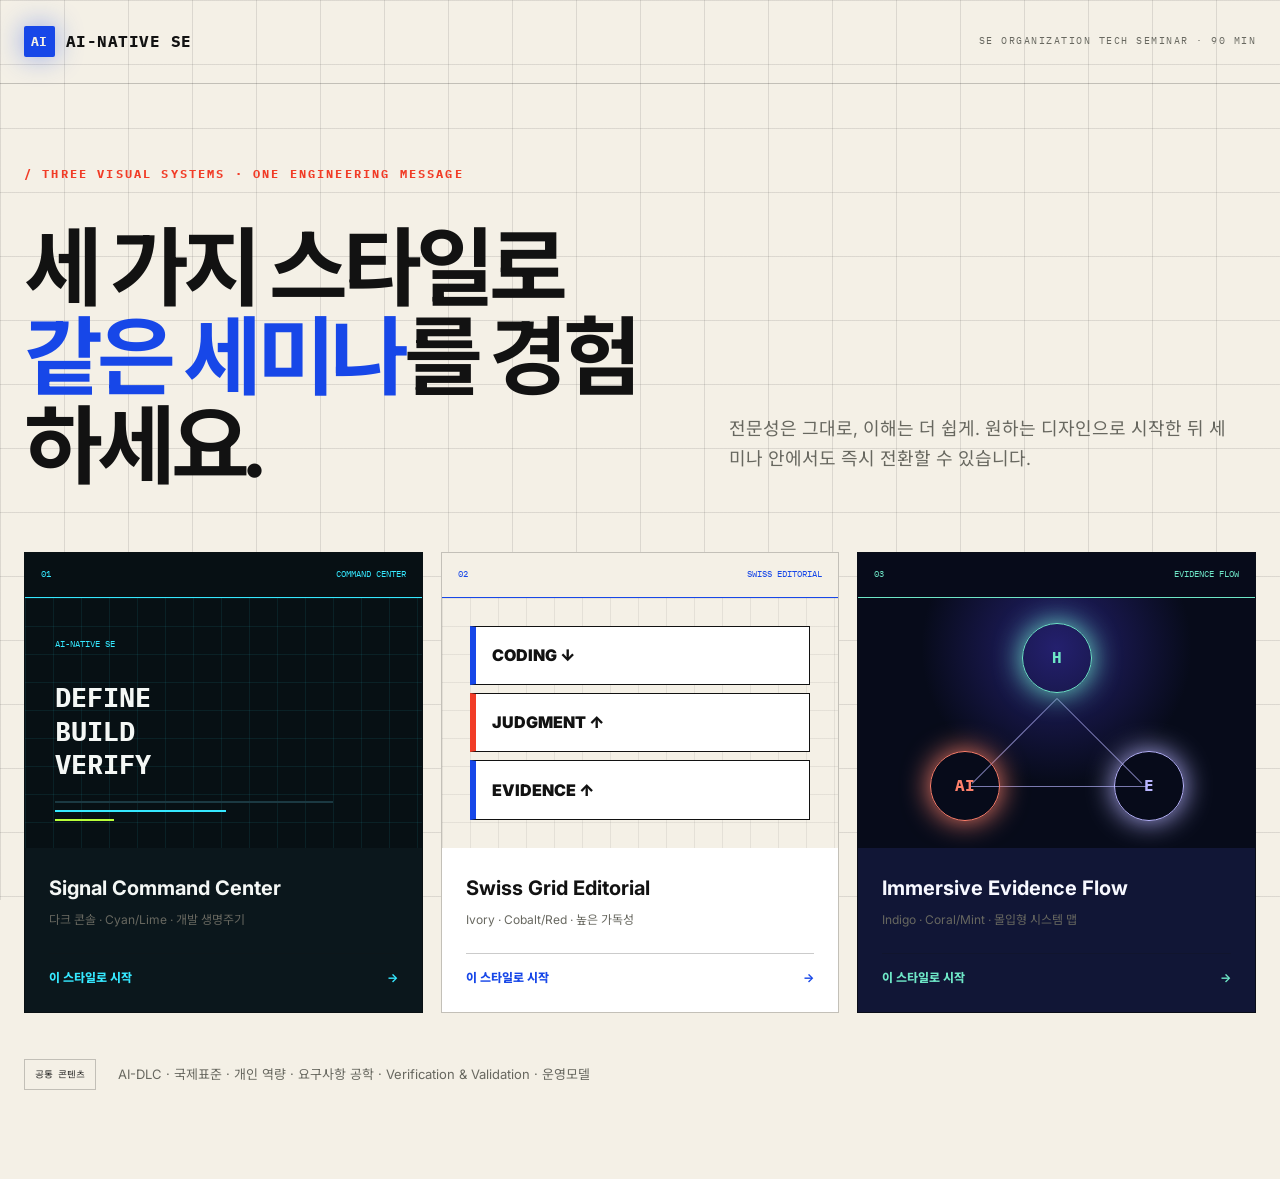
==== index.html @ a274be0c "Add files via upload" ====
<!doctype html>
<html lang="ko">
<head>
  <meta charset="utf-8" />
  <meta name="viewport" content="width=device-width, initial-scale=1" />
  <meta name="description" content="SE 조직을 위한 AI-Native Software Engineering 기술세미나" />
  <title>AI-Native SE — 디자인 선택</title>
  <link rel="stylesheet" href="styles.css" />
</head>
<body class="selector-page" data-theme="editorial">
  <div class="selector-grid" aria-hidden="true"></div>
  <header class="selector-header">
    <a class="brand" href="index.html"><span class="brand-mark">AI</span><span>AI-NATIVE SE</span></a>
    <span class="kicker">SE ORGANIZATION TECH SEMINAR · 90 MIN</span>
  </header>

  <main class="selector-main">
    <section class="selector-intro">
      <p class="eyebrow">THREE VISUAL SYSTEMS · ONE ENGINEERING MESSAGE</p>
      <h1>세 가지 스타일로<br /><em>같은 세미나</em>를 경험하세요.</h1>
      <p>전문성은 그대로, 이해는 더 쉽게. 원하는 디자인으로 시작한 뒤 세미나 안에서도 즉시 전환할 수 있습니다.</p>
    </section>

    <section class="theme-gallery" aria-label="디자인 선택">
      <a class="theme-preview preview-command" href="seminar.html?theme=command">
        <div class="preview-top"><span>01</span><span>COMMAND CENTER</span></div>
        <div class="mini-command">
          <span class="mini-label">AI-NATIVE SE</span>
          <strong>DEFINE<br />BUILD<br />VERIFY</strong>
          <i></i><i></i><i></i>
        </div>
        <div class="preview-copy">
          <h2>Signal Command Center</h2>
          <p>다크 콘솔 · Cyan/Lime · 개발 생명주기</p>
          <span>이 스타일로 시작 <b>→</b></span>
        </div>
      </a>

      <a class="theme-preview preview-editorial" href="seminar.html?theme=editorial">
        <div class="preview-top"><span>02</span><span>SWISS EDITORIAL</span></div>
        <div class="mini-editorial">
          <span>CODING ↓</span><span>JUDGMENT ↑</span><span>EVIDENCE ↑</span>
        </div>
        <div class="preview-copy">
          <h2>Swiss Grid Editorial</h2>
          <p>Ivory · Cobalt/Red · 높은 가독성</p>
          <span>이 스타일로 시작 <b>→</b></span>
        </div>
      </a>

      <a class="theme-preview preview-flow" href="seminar.html?theme=flow">
        <div class="preview-top"><span>03</span><span>EVIDENCE FLOW</span></div>
        <div class="mini-flow">
          <span class="node human">H</span><span class="node ai">AI</span><span class="node evidence">E</span>
          <i class="line line-a"></i><i class="line line-b"></i><i class="line line-c"></i>
        </div>
        <div class="preview-copy">
          <h2>Immersive Evidence Flow</h2>
          <p>Indigo · Coral/Mint · 몰입형 시스템 맵</p>
          <span>이 스타일로 시작 <b>→</b></span>
        </div>
      </a>
    </section>

    <section class="selector-footnote">
      <span>공통 콘텐츠</span>
      <p>AI-DLC · 국제표준 · 개인 역량 · 요구사항 공학 · Verification & Validation · 운영모델</p>
    </section>
  </main>
  <script src="app.js"></script>
</body>
</html>
---- styles.css ----
@import url('https://fonts.googleapis.com/css2?family=IBM+Plex+Mono:wght@500;600&family=Inter:wght@400;500;600;700;800;900&family=Noto+Sans+KR:wght@400;500;600;700;800;900&display=swap');

:root {
  --bg: #070b1a;
  --bg-soft: #11183a;
  --surface: rgba(255,255,255,.065);
  --surface-strong: rgba(255,255,255,.11);
  --line: rgba(255,255,255,.15);
  --text: #f7f8ff;
  --muted: #aab0c4;
  --accent: #ff806b;
  --accent-2: #6ee7c7;
  --accent-3: #b9b5ff;
  --shadow: 0 24px 80px rgba(0,0,0,.3);
  --radius: 22px;
  --font-sans: Inter, "Noto Sans KR", Pretendard, system-ui, sans-serif;
  --font-display: Inter, "Noto Sans KR", Pretendard, system-ui, sans-serif;
  --font-mono: "IBM Plex Mono", ui-monospace, monospace;
  --max: 1320px;
}

* { box-sizing: border-box; }
html { scroll-behavior: smooth; }
body { margin: 0; background: var(--bg); color: var(--text); font-family: var(--font-sans); line-height: 1.65; overflow-x: hidden; transition: background .45s ease, color .45s ease; }
button, input { font: inherit; }
button, a { -webkit-tap-highlight-color: transparent; }
a { color: inherit; text-decoration: none; }
button { color: inherit; }
::selection { background: var(--accent); color: var(--bg); }

[data-theme="command"] {
  --bg: #061014; --bg-soft: #0b181d; --surface: rgba(15,39,46,.72); --surface-strong: rgba(17,47,55,.94);
  --line: rgba(53,232,255,.22); --text: #f4f7f5; --muted: #95a7aa; --accent: #35e8ff; --accent-2: #b9ff39; --accent-3: #62a9b8;
  --shadow: 0 25px 80px rgba(0,0,0,.46); --radius: 4px; --font-display: "IBM Plex Mono", "Noto Sans KR", monospace;
}

[data-theme="editorial"] {
  --bg: #f4f0e6; --bg-soft: #ece7dc; --surface: rgba(255,255,255,.74); --surface-strong: #fff;
  --line: rgba(18,18,18,.22); --text: #121212; --muted: #686860; --accent: #1747e8; --accent-2: #f13c27; --accent-3: #121212;
  --shadow: 8px 9px 0 rgba(18,18,18,.12); --radius: 0px; --font-display: Inter, "Noto Sans KR", sans-serif;
}

body::before { content: ""; position: fixed; inset: 0; pointer-events: none; z-index: -1; opacity: .48; transition: opacity .4s ease; background-image: linear-gradient(rgba(255,255,255,.025) 1px, transparent 1px), linear-gradient(90deg, rgba(255,255,255,.025) 1px, transparent 1px); background-size: 64px 64px; mask-image: linear-gradient(to bottom, black, transparent 72%); }
[data-theme="editorial"]::before { background-image: linear-gradient(rgba(18,18,18,.075) 1px, transparent 1px), linear-gradient(90deg, rgba(18,18,18,.075) 1px, transparent 1px); opacity: .65; mask-image: none; }
[data-theme="command"]::before { background-size: 42px 42px; background-image: linear-gradient(rgba(53,232,255,.04) 1px, transparent 1px), linear-gradient(90deg, rgba(53,232,255,.04) 1px, transparent 1px); }

.ambient { position: fixed; width: 50vw; height: 50vw; border-radius: 50%; filter: blur(120px); pointer-events: none; z-index: -2; opacity: .16; transition: opacity .4s ease; }
.ambient-a { background: var(--accent-3); top: -25vw; right: -15vw; }
.ambient-b { background: var(--accent); bottom: -30vw; left: -20vw; }
[data-theme="editorial"] .ambient { opacity: .04; }
[data-theme="command"] .ambient { opacity: .09; }

.reading-progress { position: fixed; top: 0; left: 0; right: 0; z-index: 1000; height: 3px; background: transparent; }
.reading-progress span { display: block; width: 0; height: 100%; background: linear-gradient(90deg,var(--accent),var(--accent-2)); box-shadow: 0 0 16px var(--accent); }

.site-header { position: fixed; z-index: 900; top: 0; left: 0; right: 0; height: 78px; display: flex; align-items: center; gap: 28px; padding: 0 max(24px,calc((100vw - var(--max))/2)); border-bottom: 1px solid var(--line); background: color-mix(in srgb, var(--bg) 82%, transparent); backdrop-filter: blur(20px); transition: transform .35s ease, background .35s ease; }
.brand { display: inline-flex; align-items: center; gap: 11px; font-family: var(--font-mono); font-size: 16px; font-weight: 700; letter-spacing: .03em; white-space: nowrap; }
.brand-mark { display: grid; place-items: center; width: 31px; height: 31px; color: var(--bg); background: var(--accent); font-size: 13px; font-weight: 800; border-radius: max(2px,calc(var(--radius)/2)); box-shadow: 0 0 28px color-mix(in srgb,var(--accent) 45%,transparent); }
.desktop-nav { display: flex; align-items: center; justify-content: center; gap: clamp(16px,2vw,34px); margin-left: auto; }
.desktop-nav a { position: relative; font-size: 12px; font-weight: 700; letter-spacing: .1em; color: var(--muted); }
.desktop-nav a::after { content:""; position:absolute; height:2px; left:0; right:100%; bottom:-10px; background:var(--accent); transition:right .25s ease; }
.desktop-nav a:hover,.desktop-nav a.active { color:var(--text); }
.desktop-nav a:hover::after,.desktop-nav a.active::after { right:0; }
.header-actions { display:flex; align-items:center; gap:10px; }
.theme-switcher { display:flex; border:1px solid var(--line); padding:3px; border-radius:max(4px,var(--radius)); }
.theme-switcher button,.icon-button { border:0; background:transparent; cursor:pointer; color:var(--muted); font-family:var(--font-mono); font-size:11px; font-weight:700; min-width:31px; height:29px; }
.theme-switcher button:hover,.theme-switcher button.active { background:var(--accent); color:var(--bg); }
.icon-button { border:1px solid var(--line); border-radius:max(4px,var(--radius)); }
.icon-button:hover { border-color:var(--accent); color:var(--accent); }
.menu-button { display:none; width:42px; height:42px; border:1px solid var(--line); background:transparent; cursor:pointer; }
.menu-button span { display:block; width:20px; height:2px; margin:5px auto; background:var(--text); }
.mobile-menu { display:none; }

.scene { position:relative; max-width:var(--max); margin:0 auto; padding:130px 24px 120px; min-height:100vh; }
.chapter { border-top:1px solid var(--line); }
.section-number { position:absolute; top:36px; right:24px; color:var(--muted); font-family:var(--font-mono); font-size:11px; letter-spacing:.15em; }
.eyebrow { margin:0 0 22px; color:var(--accent-2); font-family:var(--font-mono); font-size:12px; font-weight:700; letter-spacing:.18em; text-transform:uppercase; }
.chapter-head { max-width:960px; margin-bottom:64px; }
.chapter-head h2 { margin:0; font-family:var(--font-display); font-size:clamp(42px,5.6vw,80px); line-height:1.13; letter-spacing:-.055em; font-weight:850; }
.chapter-head h2 em,.hero h1 em,.final-statement h2 em,.selector-intro h1 em { color:var(--accent); font-style:normal; }
.chapter-head > p:last-child { color:var(--muted); font-size:18px; max-width:700px; }
.reveal { opacity:0; transform:translateY(28px); transition:opacity .7s cubic-bezier(.2,.65,.25,1),transform .7s cubic-bezier(.2,.65,.25,1); }
.reveal.visible { opacity:1; transform:none; }

.hero { min-height:100svh; padding-top:150px; display:grid; grid-template-columns:1.02fr .98fr; grid-template-rows:auto auto; gap:32px 42px; align-content:center; }
.hero-copy { z-index:2; align-self:center; }
.hero h1 { margin:0; max-width:760px; font-family:var(--font-display); font-size:clamp(46px,4.8vw,68px); font-weight:850; line-height:1.16; letter-spacing:-.055em; word-break:keep-all; }
.hero-lead { max-width:700px; margin:32px 0 0; color:var(--muted); font-size:clamp(16px,1.45vw,20px); }
.hero-actions { display:flex; align-items:center; gap:22px; margin-top:42px; }
.primary-button,.secondary-button { display:inline-flex; align-items:center; justify-content:center; gap:24px; min-height:58px; padding:0 26px; border:1px solid transparent; border-radius:max(3px,calc(var(--radius)*.55)); background:linear-gradient(120deg,var(--accent),color-mix(in srgb,var(--accent) 65%,var(--accent-3))); color:#fff; box-shadow:0 12px 34px color-mix(in srgb,var(--accent) 28%,transparent); font-weight:800; cursor:pointer; transition:transform .25s ease,box-shadow .25s ease; }
[data-theme="command"] .primary-button { color:#041114; background:linear-gradient(100deg,var(--accent),var(--accent-2)); }
[data-theme="editorial"] .primary-button { background:var(--accent); color:#fff; box-shadow:8px 8px 0 var(--text); }
.primary-button:hover,.secondary-button:hover { transform:translateY(-3px); box-shadow:0 18px 45px color-mix(in srgb,var(--accent) 38%,transparent); }
.primary-button span { font-size:23px; transition:transform .2s; }
.primary-button:hover span { transform:translateX(4px); }
.text-button { border:0; border-bottom:1px solid var(--line); padding:8px 0; color:var(--muted); background:transparent; cursor:pointer; font-weight:700; }
.text-button:hover { color:var(--accent-2); border-color:var(--accent-2); }

.system-orbit { position:relative; min-height:530px; }
.orbit-rings,.orbit-rings i { position:absolute; inset:10% 5%; border:1px solid color-mix(in srgb,var(--accent-3) 26%,transparent); border-radius:50%; animation:orbitSpin 22s linear infinite; }
.orbit-rings i:nth-child(1) { inset:12%; border-style:dashed; animation-duration:17s; animation-direction:reverse; }
.orbit-rings i:nth-child(2) { inset:23%; animation-duration:12s; }
.orbit-rings i:nth-child(3) { inset:36%; border-color:color-mix(in srgb,var(--accent-2) 32%,transparent); }
.orbit-node { position:absolute; z-index:3; display:flex; align-items:center; gap:12px; }
.orbit-node span { display:grid; place-items:center; width:88px; height:88px; border:1px solid currentColor; border-radius:50%; background:color-mix(in srgb,var(--bg) 72%,transparent); backdrop-filter:blur(12px); font-family:var(--font-mono); font-size:22px; font-weight:800; box-shadow:0 0 30px currentColor,inset 0 0 25px color-mix(in srgb,currentColor 18%,transparent); }
.orbit-node strong { padding:8px 12px; border:1px solid currentColor; border-radius:max(2px,calc(var(--radius)/2)); background:color-mix(in srgb,var(--bg) 72%,transparent); font-family:var(--font-mono); font-size:10px; line-height:1.35; letter-spacing:.08em; }
.node-human { color:var(--accent-2); top:2%; left:43%; }
.node-ai { color:var(--accent); left:8%; bottom:12%; }
.node-evidence { color:var(--accent-3); right:2%; bottom:11%; }
.flow-lines { position:absolute; inset:0; width:100%; height:100%; overflow:visible; }
.flow-lines path { fill:none; stroke:color-mix(in srgb,var(--accent-3) 55%,transparent); stroke-width:2; stroke-dasharray:8 10; animation:dashFlow 4s linear infinite; filter:drop-shadow(0 0 6px var(--accent-3)); }
.hero-metrics { grid-column:1/-1; display:grid; grid-template-columns:repeat(3,1fr); border:1px solid var(--line); border-radius:max(3px,var(--radius)); overflow:hidden; background:var(--surface); backdrop-filter:blur(18px); }
.hero-metrics div { display:grid; grid-template-columns:1fr auto; gap:2px 20px; padding:22px 28px; border-right:1px solid var(--line); }
.hero-metrics div:last-child { border:0; }
.hero-metrics span { font-size:16px; font-weight:700; }
.hero-metrics strong { grid-row:span 2; color:var(--accent); font-size:30px; }
.hero-metrics div:nth-child(2) strong { color:var(--accent-2); }
.hero-metrics div:nth-child(3) strong { color:var(--accent-3); }
.hero-metrics small { color:var(--muted); }
.scroll-cue { position:absolute; left:24px; bottom:24px; display:flex; align-items:center; gap:12px; color:var(--muted); font-family:var(--font-mono); font-size:10px; letter-spacing:.16em; }
.scroll-cue span { width:28px; height:42px; border:1px solid var(--line); border-radius:20px; position:relative; }
.scroll-cue span::after { content:""; position:absolute; top:8px; left:50%; width:4px; height:4px; border-radius:50%; background:var(--accent); animation:scrollDot 1.8s ease-in-out infinite; }

@keyframes orbitSpin { to { transform:rotate(360deg); } }
@keyframes dashFlow { to { stroke-dashoffset:-36; } }
@keyframes scrollDot { 0%,100% { transform:translate(-50%,0); opacity:.2 } 50% { transform:translate(-50%,18px); opacity:1 } }

/* 01 — Shift */
.contrast-stage { display:grid; grid-template-columns:1fr 100px 1fr; align-items:stretch; }
.contrast-panel { position:relative; padding:42px; border:1px solid var(--line); background:var(--surface); min-height:340px; overflow:hidden; }
.contrast-panel::after { content:""; position:absolute; width:220px; height:220px; border-radius:50%; filter:blur(70px); opacity:.14; right:-80px; bottom:-80px; background:var(--muted); }
.contrast-panel.now { background:linear-gradient(145deg,var(--surface-strong),var(--surface)); border-color:color-mix(in srgb,var(--accent) 45%,var(--line)); }
.contrast-panel.now::after { background:var(--accent); opacity:.24; }
.panel-label,.contrast-panel > span { color:var(--accent-2); font-family:var(--font-mono); font-size:11px; letter-spacing:.16em; }
.contrast-panel h3 { margin:40px 0 12px; font-size:38px; line-height:1; }
.contrast-panel p { color:var(--muted); max-width:400px; }
.contrast-panel ul { padding:0; margin:35px 0 0; list-style:none; display:flex; flex-wrap:wrap; gap:8px; }
.contrast-panel li { padding:7px 11px; border:1px solid var(--line); font-size:12px; }
.contrast-arrow { display:grid; place-items:center; align-content:center; gap:12px; color:var(--muted); font-family:var(--font-mono); font-size:11px; }
.contrast-arrow b { color:var(--accent); font-size:34px; }
.myth-card { display:grid; grid-template-columns:1fr auto; gap:22px; align-items:center; margin-top:28px; padding:30px 34px; border:1px solid var(--line); border-left:5px solid var(--accent-2); background:var(--surface); }
.myth-card span { font-family:var(--font-mono); color:var(--accent-2); font-size:10px; }
.myth-card h3 { margin:6px 0 0; font-size:22px; }
.myth-card button { border:1px solid var(--accent); background:transparent; color:var(--accent); padding:11px 17px; cursor:pointer; font-weight:800; }
.myth-card p { grid-column:1/-1; margin:0; padding-top:22px; border-top:1px solid var(--line); color:var(--muted); font-size:17px; }
.myth-card p strong { color:var(--accent); }

/* 02 — Maturity */
.maturity-track { display:grid; grid-template-columns:repeat(5,1fr); counter-reset:stage; }
.maturity-track article { position:relative; min-height:300px; padding:28px 22px; border:1px solid var(--line); border-right:0; background:var(--surface); transition:transform .3s,background .3s; }
.maturity-track article:last-child { border-right:1px solid var(--line); }
.maturity-track article:hover { z-index:2; transform:translateY(-10px); background:var(--surface-strong); }
.maturity-track article::after { content:""; position:absolute; left:0; right:100%; bottom:0; height:5px; background:linear-gradient(90deg,var(--accent),var(--accent-2)); transition:right .4s; }
.maturity-track article:hover::after { right:0; }
.maturity-track span { color:var(--accent); font-family:var(--font-mono); font-size:12px; }
.maturity-track h3 { margin:85px 0 12px; font-size:21px; line-height:1.2; }
.maturity-track p { margin:0 0 8px; font-weight:800; }
.maturity-track small { color:var(--muted); }
.stage-takeaway { margin:30px 0 0; padding:24px; text-align:center; color:var(--muted); border:1px dashed var(--line); }
.stage-takeaway b { color:var(--accent-2); }

/* 03 — Framework */
.framework-stack { width:min(920px,100%); margin:0 auto; display:flex; flex-direction:column; align-items:center; }
.framework-stack button { display:grid; grid-template-columns:50px 1fr auto; gap:18px; align-items:center; width:calc(100% - var(--step,0px)); min-height:66px; padding:0 22px; border:1px solid var(--line); border-bottom:0; background:var(--surface); text-align:left; cursor:pointer; transition:transform .25s,background .25s,border-color .25s; }
.framework-stack button:first-child { --step:230px; }
.framework-stack button:nth-child(2) { --step:180px; }
.framework-stack button:nth-child(3) { --step:130px; }
.framework-stack button:nth-child(4) { --step:80px; }
.framework-stack button:nth-child(5) { --step:30px; }
.framework-stack button:last-child { border-bottom:1px solid var(--line); background:linear-gradient(90deg,color-mix(in srgb,var(--accent) 20%,var(--surface)),color-mix(in srgb,var(--accent-2) 12%,var(--surface))); }
.framework-stack button:hover,.framework-stack button.active { transform:scale(1.025); z-index:2; border-color:var(--accent); background:var(--surface-strong); }
.framework-stack span { color:var(--accent); font-family:var(--font-mono); font-size:11px; }
.framework-stack b { font-size:14px; letter-spacing:.08em; }
.framework-stack small { color:var(--muted); text-align:right; }
.layer-detail { max-width:920px; margin:28px auto 0; padding:28px 32px; border:1px solid var(--line); border-left:5px solid var(--accent); background:var(--surface); }
.layer-detail span,.capability-detail span,.readiness-copy span,.trace-title span,.case-content > span { color:var(--accent); font-family:var(--font-mono); font-size:10px; letter-spacing:.14em; }
.layer-detail h3,.capability-detail h3 { margin:7px 0 6px; font-size:24px; }
.layer-detail p,.capability-detail p { margin:0; color:var(--muted); }
.two-paths { display:grid; grid-template-columns:1fr 1fr; gap:22px; margin-top:70px; }
.two-paths article { padding:34px; border:1px solid var(--line); background:var(--surface); }
.two-paths span { color:var(--accent-2); font-family:var(--font-mono); font-size:10px; }
.two-paths h3 { margin:12px 0 6px; font-size:24px; }
.two-paths p { color:var(--muted); }
.two-paths b { display:block; margin-top:25px; padding-top:20px; border-top:1px solid var(--line); color:var(--accent); font-family:var(--font-mono); font-size:12px; }

/* 04 — Capability */
.capability-radar { position:relative; width:min(760px,90vw); height:650px; margin:0 auto; border:1px solid var(--line); border-radius:50%; background:radial-gradient(circle at center,color-mix(in srgb,var(--accent-3) 14%,transparent),transparent 60%); }
.capability-radar::before,.capability-radar::after { content:""; position:absolute; inset:17%; border:1px dashed var(--line); border-radius:50%; }
.capability-radar::after { inset:34%; }
.cap-center { position:absolute; inset:50% auto auto 50%; transform:translate(-50%,-50%); display:grid; place-items:center; width:180px; height:180px; border:1px solid var(--accent-2); border-radius:50%; background:color-mix(in srgb,var(--bg) 82%,transparent); box-shadow:0 0 70px color-mix(in srgb,var(--accent-2) 18%,transparent); text-align:center; z-index:2; }
.cap-center span { color:var(--accent-2); font-family:var(--font-mono); font-size:10px; }
.cap-center strong { font-size:20px; line-height:1.2; }
.capability-radar button { position:absolute; z-index:3; min-width:125px; padding:14px; border:1px solid var(--line); border-radius:max(3px,calc(var(--radius)/2)); background:color-mix(in srgb,var(--bg) 78%,transparent); color:var(--text); backdrop-filter:blur(14px); cursor:pointer; font-weight:800; box-shadow:0 10px 30px rgba(0,0,0,.14); transition:transform .25s,border-color .25s; }
.capability-radar button:hover,.capability-radar button.active { transform:scale(1.08); border-color:var(--accent); color:var(--accent); }
.capability-radar button small { display:block; margin-top:3px; color:var(--muted); font-family:var(--font-mono); font-size:9px; }
.capability-radar button:nth-of-type(1) { top:5%; left:50%; transform:translateX(-50%); }
.capability-radar button:nth-of-type(1):hover { transform:translateX(-50%) scale(1.08); }
.capability-radar button:nth-of-type(2) { top:23%; right:2%; }
.capability-radar button:nth-of-type(3) { bottom:18%; right:5%; }
.capability-radar button:nth-of-type(4) { bottom:5%; left:50%; transform:translateX(-50%); }
.capability-radar button:nth-of-type(4):hover { transform:translateX(-50%) scale(1.08); }
.capability-radar button:nth-of-type(5) { bottom:18%; left:5%; }
.capability-radar button:nth-of-type(6) { top:23%; left:2%; }
.capability-detail { max-width:860px; margin:-30px auto 0; position:relative; z-index:4; padding:28px 34px; border:1px solid var(--line); border-top:4px solid var(--accent); background:color-mix(in srgb,var(--bg) 90%,transparent); backdrop-filter:blur(20px); text-align:center; }
.role-boundary { display:grid; grid-template-columns:repeat(3,1fr); gap:16px; margin-top:56px; }
.role-boundary div { padding:26px; border-top:3px solid var(--accent-2); background:var(--surface); }
.role-boundary div:nth-child(2) { border-color:var(--accent); }
.role-boundary div:nth-child(3) { border-color:var(--accent-3); }
.role-boundary b { font-size:18px; }
.role-boundary p { color:var(--muted); margin:8px 0 0; }

/* 05 — Requirements */
.prompt-lab { display:grid; grid-template-columns:1fr 76px 1fr; gap:18px; align-items:center; }
.prompt-window { min-height:370px; border:1px solid var(--line); background:var(--surface); box-shadow:var(--shadow); }
.window-bar { display:flex; align-items:center; gap:7px; height:42px; padding:0 15px; border-bottom:1px solid var(--line); }
.window-bar span { width:8px; height:8px; border-radius:50%; background:var(--muted); }
.window-bar span:nth-child(2) { background:var(--accent-2); }
.window-bar span:nth-child(3) { background:var(--accent); }
.window-bar b { margin-left:auto; color:var(--muted); font-family:var(--font-mono); font-size:9px; letter-spacing:.11em; }
.prompt-window blockquote { margin:0; padding:60px 40px 42px; font-size:clamp(24px,2.5vw,35px); font-weight:800; line-height:1.5; }
.prompt-gaps { display:flex; flex-wrap:wrap; gap:7px; padding:0 36px; }
.prompt-gaps span { padding:7px 10px; border:1px solid color-mix(in srgb,var(--accent) 55%,var(--line)); color:var(--accent); font-size:11px; }
.prompt-window.good { opacity:.32; filter:blur(2px); transform:scale(.96); transition:opacity .6s,filter .6s,transform .6s,border-color .6s; }
.prompt-lab.transformed .prompt-window.good { opacity:1; filter:none; transform:none; border-color:color-mix(in srgb,var(--accent-2) 55%,var(--line)); }
.prompt-window.good ul { list-style:none; margin:0; padding:26px 28px 12px; }
.prompt-window.good li { display:grid; grid-template-columns:60px 1fr; gap:12px; padding:7px 0; border-bottom:1px solid var(--line); font-size:13px; }
.prompt-window.good li b { color:var(--accent-2); }
.prompt-window.good > small { display:block; padding:0 28px; color:var(--muted); font-size:10px; }
.transform-button { width:72px; height:72px; border:1px solid var(--accent); border-radius:50%; background:var(--bg); color:var(--accent); cursor:pointer; z-index:2; }
.transform-button span { display:none; }
.transform-button b { font-size:25px; }
.transform-button:hover { background:var(--accent); color:var(--bg); }
.requirement-form { display:grid; grid-template-columns:1fr 1fr; gap:15px 24px; margin-top:80px; padding:40px; border:1px solid var(--line); background:var(--surface); }
.form-head { grid-column:1/-1; margin-bottom:10px; }
.form-head span { color:var(--accent); font-family:var(--font-mono); font-size:10px; letter-spacing:.15em; }
.form-head h3 { margin:4px 0; font-size:30px; }
.requirement-form label { display:flex; flex-direction:column; gap:6px; color:var(--accent-2); font-family:var(--font-mono); font-size:11px; }
.requirement-form label:nth-of-type(3) { grid-column:1/-1; }
.requirement-form input { width:100%; min-height:48px; border:1px solid var(--line); background:var(--bg); color:var(--text); padding:0 14px; outline:none; font-family:var(--font-sans); }
.requirement-form input:focus { border-color:var(--accent); box-shadow:0 0 0 3px color-mix(in srgb,var(--accent) 18%,transparent); }
.requirement-output { grid-column:1/-1; padding:22px; border-left:4px solid var(--accent); background:var(--bg-soft); font-weight:700; }
.secondary-button { justify-self:start; min-height:44px; box-shadow:none; background:transparent; border-color:var(--accent); color:var(--accent); }
.quality-checks { margin-top:30px; padding:34px; border:1px solid var(--line); }
.quality-checks h3 { margin:0 0 22px; font-size:22px; }
.quality-checks > div { display:flex; flex-wrap:wrap; gap:9px; }
.quality-checks span { padding:9px 13px; background:var(--surface); border:1px solid var(--line); font-size:12px; font-weight:700; }
.quality-checks p { margin:24px 0 0; color:var(--muted); }

/* 06 — V&V */
.vv-stage { display:grid; grid-template-columns:1fr 120px 1fr; align-items:center; }
.vv-card { min-height:250px; padding:34px; border:1px solid var(--line); background:var(--surface); text-align:left; cursor:pointer; transition:background .25s,border-color .25s,transform .25s; }
.vv-card:hover,.vv-card.active { border-color:var(--accent); background:var(--surface-strong); transform:translateY(-5px); }
.vv-card span { color:var(--accent); font-family:var(--font-mono); }
.vv-card h3 { margin:42px 0 8px; font-size:34px; }
.vv-card p { color:var(--muted); font-size:17px; }
.vv-card p b { color:var(--accent-2); }
.vv-bridge { color:var(--muted); text-align:center; font-family:var(--font-mono); font-size:10px; line-height:1.4; }
.vv-bridge b { color:var(--accent); font-size:28px; }
.vv-explanation { max-width:740px; margin:20px auto 70px; padding:22px 26px; border:1px dashed var(--line); text-align:center; }
.vv-explanation b { color:var(--accent-2); }
.vv-explanation p { margin:6px 0 0; color:var(--muted); }
.evidence-pipeline { display:grid; grid-template-columns:repeat(7,1fr); }
.evidence-pipeline article { position:relative; min-height:170px; padding:20px 14px; border:1px solid var(--line); border-right:0; background:var(--surface); }
.evidence-pipeline article:last-child { border-right:1px solid var(--line); }
.evidence-pipeline article::after { content:"→"; position:absolute; z-index:2; top:50%; right:-10px; color:var(--accent); transform:translateY(-50%); }
.evidence-pipeline article:last-child::after { display:none; }
.evidence-pipeline span { color:var(--accent); font-family:var(--font-mono); font-size:10px; }
.evidence-pipeline h4 { margin:40px 0 5px; font-size:13px; letter-spacing:.04em; }
.evidence-pipeline p { color:var(--muted); margin:0; font-size:11px; }
.test-split { display:grid; grid-template-columns:1fr 1fr; gap:20px; margin-top:60px; }
.test-split article { padding:34px; border:1px solid var(--line); background:var(--surface); }
.test-split span { color:var(--accent); font-family:var(--font-mono); font-size:10px; }
.test-split h3 { margin:15px 0 3px; font-size:30px; }
.test-split p { color:var(--accent-2); font-weight:800; }
.test-split ul { margin:26px 0 0; padding:20px 0 0 20px; border-top:1px solid var(--line); color:var(--muted); }
.traceability { margin-top:26px; padding:34px; border:1px solid var(--line); background:linear-gradient(120deg,var(--surface),color-mix(in srgb,var(--accent-3) 10%,var(--surface))); }
.trace-title { display:flex; align-items:end; justify-content:space-between; gap:20px; }
.trace-title h3 { margin:0; font-size:22px; }
.trace-flow { display:flex; align-items:center; justify-content:space-between; margin-top:34px; }
.trace-flow span { flex:1; padding:14px 10px; border:1px solid var(--line); text-align:center; font-family:var(--font-mono); font-size:9px; color:var(--muted); }
.trace-flow b { color:var(--text); font-size:13px; }
.trace-flow i { padding:0 10px; color:var(--accent); font-style:normal; }

/* 07 — Case */
.case-console { display:grid; grid-template-columns:230px 1fr; min-height:500px; border:1px solid var(--line); background:var(--surface); box-shadow:var(--shadow); }
.case-tabs { display:flex; flex-direction:column; border-right:1px solid var(--line); }
.case-tabs button { flex:1; border:0; border-bottom:1px solid var(--line); background:transparent; color:var(--muted); text-align:left; padding:0 24px; cursor:pointer; font-family:var(--font-mono); font-size:11px; }
.case-tabs button:last-child { border:0; }
.case-tabs button:hover,.case-tabs button.active { color:var(--text); background:color-mix(in srgb,var(--accent) 16%,transparent); box-shadow:inset 4px 0 var(--accent); }
.case-content { align-self:center; padding:60px; }
.case-content h3 { margin:15px 0; max-width:750px; font-size:clamp(30px,4vw,54px); line-height:1.3; letter-spacing:-.035em; }
.case-content p { max-width:760px; color:var(--muted); font-size:17px; }
.case-tags { display:flex; flex-wrap:wrap; gap:9px; margin-top:32px; }
.case-tags b { padding:8px 12px; border:1px solid var(--line); color:var(--accent-2); font-size:11px; }
.failure-scenarios { margin-top:30px; padding:30px; border:1px solid var(--line); }
.failure-scenarios h3 { margin:0 0 20px; }
.failure-scenarios div { display:flex; flex-wrap:wrap; gap:9px; }
.failure-scenarios button { padding:9px 13px; border:1px solid var(--line); background:var(--surface); color:var(--muted); cursor:pointer; }
.failure-scenarios button:hover,.failure-scenarios button.active { border-color:var(--accent); color:var(--accent); }

/* 08 — Operating model */
.operating-loop { display:grid; grid-template-columns:repeat(5,1fr); }
.operating-loop article { position:relative; min-height:275px; padding:26px 20px; border:1px solid var(--line); border-right:0; background:var(--surface); }
.operating-loop article:last-child { border-right:1px solid var(--line); }
.operating-loop article::before { content:""; position:absolute; top:52px; left:56px; right:-1px; height:1px; background:linear-gradient(90deg,var(--accent),var(--accent-2)); }
.operating-loop article:last-child::before { display:none; }
.operating-loop span { position:relative; z-index:2; display:grid; place-items:center; width:52px; height:52px; border:1px solid var(--accent); border-radius:50%; background:var(--bg); color:var(--accent); font-family:var(--font-mono); font-size:11px; }
.operating-loop h3 { margin:45px 0 8px; font-size:20px; }
.operating-loop p { color:var(--muted); min-height:52px; font-size:13px; }
.operating-loop b { display:inline-block; margin-top:18px; color:var(--accent-2); font-family:var(--font-mono); font-size:9px; letter-spacing:.08em; }
.readiness-lab { display:grid; grid-template-columns:.72fr 1.28fr; gap:40px; margin-top:80px; padding:44px; border:1px solid var(--line); background:var(--surface); }
.readiness-copy h3 { margin:14px 0; font-size:32px; line-height:1.25; }
.readiness-copy p { color:var(--muted); }
.checklist { display:flex; flex-direction:column; gap:9px; }
.checklist label { display:flex; align-items:flex-start; gap:12px; padding:13px 15px; border:1px solid var(--line); background:var(--bg); cursor:pointer; font-size:13px; }
.checklist label:hover { border-color:var(--accent-2); }
.checklist input { width:18px; height:18px; accent-color:var(--accent); }
.readiness-score { grid-column:1/-1; display:grid; grid-template-columns:auto auto 1fr; align-items:end; gap:5px 10px; padding-top:24px; border-top:1px solid var(--line); }
.readiness-score > span { color:var(--accent); font-size:52px; font-weight:900; line-height:.8; }
.readiness-score > small { color:var(--muted); }
.readiness-score > strong { text-align:right; }
.readiness-score > div { grid-column:1/-1; height:8px; background:var(--bg); overflow:hidden; }
.readiness-score i { display:block; height:100%; width:0; background:linear-gradient(90deg,var(--accent),var(--accent-2)); transition:width .4s ease; }

/* 09 — Roadmap */
.roadmap { display:grid; grid-template-columns:repeat(3,1fr); gap:22px; }
.roadmap article { min-height:380px; padding:34px; border:1px solid var(--line); background:var(--surface); transition:transform .3s; }
.roadmap article:hover { transform:translateY(-8px); }
.roadmap span { color:var(--accent); font-family:var(--font-mono); font-size:11px; }
.roadmap h3 { margin:70px 0 24px; font-size:28px; }
.roadmap ul { padding:22px 0 0 18px; border-top:1px solid var(--line); color:var(--muted); }
.roadmap li { margin:8px 0; }
.final-statement { margin-top:110px; padding:90px 50px; border:1px solid var(--line); background:radial-gradient(circle at 80% 20%,color-mix(in srgb,var(--accent-3) 22%,transparent),transparent 45%),var(--surface); text-align:center; }
.final-statement > p { color:var(--accent-2); font-family:var(--font-mono); font-size:11px; letter-spacing:.15em; }
.final-statement h2 { max-width:1000px; margin:28px auto 45px; font-size:clamp(38px,5vw,68px); line-height:1.28; letter-spacing:-.04em; }

/* Sources */
.sources { min-height:auto; }
.source-grid { display:grid; grid-template-columns:repeat(4,1fr); gap:15px; }
.source-grid a { min-height:190px; padding:24px; border:1px solid var(--line); background:var(--surface); transition:transform .25s,border-color .25s; }
.source-grid a:hover { transform:translateY(-5px); border-color:var(--accent); }
.source-grid span { color:var(--accent); font-family:var(--font-mono); font-size:9px; }
.source-grid b { display:block; margin:45px 0 8px; line-height:1.3; }
.source-grid small { color:var(--muted); }
footer { display:flex; align-items:center; justify-content:space-between; gap:20px; margin-top:90px; padding-top:30px; border-top:1px solid var(--line); color:var(--muted); font-size:12px; }
footer > span { color:var(--text); font-family:var(--font-mono); font-weight:800; }
footer a:hover { color:var(--accent); }

/* Dialog & utilities */
dialog { width:min(600px,calc(100vw - 30px)); padding:42px; border:1px solid var(--line); border-radius:max(2px,var(--radius)); background:var(--bg-soft); color:var(--text); box-shadow:0 40px 100px rgba(0,0,0,.6); }
dialog::backdrop { background:rgba(2,4,12,.72); backdrop-filter:blur(8px); }
dialog h2 { margin:10px 0 26px; font-size:38px; }
dialog ol { padding-left:24px; }
dialog li { padding:10px 0; border-bottom:1px solid var(--line); }
dialog li b { display:inline-block; width:55px; color:var(--accent); }
.dialog-close { position:absolute; top:14px; right:14px; width:38px; height:38px; border:1px solid var(--line); background:transparent; color:var(--text); cursor:pointer; font-size:24px; }
.shortcut-grid { display:grid; grid-template-columns:50px 1fr; gap:12px 20px; align-items:center; }
kbd { display:grid; place-items:center; min-height:36px; border:1px solid var(--line); background:var(--bg); font-family:var(--font-mono); }
.help-button { position:fixed; right:20px; bottom:20px; z-index:800; width:42px; height:42px; border:1px solid var(--line); border-radius:50%; background:color-mix(in srgb,var(--bg) 80%,transparent); color:var(--muted); backdrop-filter:blur(12px); cursor:pointer; }
.help-button:hover { border-color:var(--accent); color:var(--accent); }
.toast { position:fixed; z-index:1200; left:50%; bottom:28px; transform:translate(-50%,20px); padding:11px 18px; border:1px solid var(--line); background:var(--bg-soft); color:var(--text); opacity:0; pointer-events:none; transition:.25s; }
.toast.show { opacity:1; transform:translate(-50%,0); }

/* Theme selector */
.selector-page { min-height:100vh; }
.selector-grid { position:fixed; inset:0; z-index:-1; background-image:linear-gradient(rgba(18,18,18,.06) 1px,transparent 1px),linear-gradient(90deg,rgba(18,18,18,.06) 1px,transparent 1px); background-size:64px 64px; }
.selector-header { max-width:var(--max); height:84px; margin:0 auto; padding:0 24px; display:flex; align-items:center; justify-content:space-between; border-bottom:1px solid var(--line); }
.selector-header .kicker { color:var(--muted); font-family:var(--font-mono); font-size:10px; letter-spacing:.15em; }
.selector-main { max-width:var(--max); margin:0 auto; padding:80px 24px; }
.selector-intro { display:grid; grid-template-columns:1.1fr .9fr; align-items:end; gap:60px; margin-bottom:60px; }
.selector-intro .eyebrow { grid-column:1/-1; margin-bottom:-20px; }
.selector-intro h1 { margin:0; font-size:clamp(48px,6.7vw,96px); line-height:1.04; letter-spacing:-.065em; }
.selector-intro > p:last-child { color:var(--muted); font-size:18px; max-width:500px; }
.theme-gallery { display:grid; grid-template-columns:repeat(3,1fr); gap:18px; }
.theme-preview { position:relative; min-width:0; border:1px solid var(--line); background:var(--surface); overflow:hidden; transition:transform .35s,box-shadow .35s; }
.theme-preview:hover { transform:translateY(-10px); box-shadow:var(--shadow); }
.preview-top { height:45px; padding:0 16px; display:flex; align-items:center; justify-content:space-between; border-bottom:1px solid currentColor; font-family:var(--font-mono); font-size:9px; }
.mini-command,.mini-editorial,.mini-flow { position:relative; height:250px; overflow:hidden; }
.preview-copy { padding:24px; background:var(--surface-strong); }
.preview-copy h2 { margin:0 0 5px; font-size:20px; }
.preview-copy p { margin:0; color:var(--muted); font-size:12px; }
.preview-copy > span { display:flex; justify-content:space-between; margin-top:24px; padding-top:14px; border-top:1px solid var(--line); color:var(--accent); font-size:12px; font-weight:800; }
.preview-command { background:#071014; color:#f4f7f5; }
.preview-command .preview-top,.preview-command .preview-copy > span { color:#35e8ff; }
.preview-command .preview-copy { background:#0b171c; }
.mini-command { padding:30px; background-image:linear-gradient(rgba(53,232,255,.08) 1px,transparent 1px),linear-gradient(90deg,rgba(53,232,255,.08) 1px,transparent 1px); background-size:28px 28px; }
.mini-command .mini-label { color:#35e8ff; font-family:var(--font-mono); font-size:9px; }
.mini-command strong { display:block; margin-top:26px; font-family:var(--font-mono); font-size:27px; line-height:1.25; }
.mini-command i { position:absolute; width:70%; height:2px; left:30px; bottom:45px; background:#1b3942; }
.mini-command i:nth-of-type(2) { width:43%; bottom:36px; background:#35e8ff; }
.mini-command i:nth-of-type(3) { width:15%; bottom:27px; background:#b9ff39; }
.preview-editorial { background:#f4f0e6; color:#121212; }
.preview-editorial .preview-top,.preview-editorial .preview-copy > span { color:#1747e8; }
.preview-editorial .preview-copy { background:#fff; }
.mini-editorial { display:grid; gap:8px; padding:28px; background-image:linear-gradient(rgba(18,18,18,.07) 1px,transparent 1px),linear-gradient(90deg,rgba(18,18,18,.07) 1px,transparent 1px); background-size:28px 28px; }
.mini-editorial span { display:flex; align-items:center; padding:0 16px; border:1px solid #121212; background:#fff; font-weight:900; }
.mini-editorial span:nth-child(1) { border-left:6px solid #1747e8; }
.mini-editorial span:nth-child(2) { border-left:6px solid #f13c27; }
.mini-editorial span:nth-child(3) { border-left:6px solid #1747e8; }
.preview-flow { background:#070b1a; color:#f7f8ff; }
.preview-flow .preview-top,.preview-flow .preview-copy > span { color:#6ee7c7; }
.preview-flow .preview-copy { background:#111636; }
.mini-flow { background:radial-gradient(circle at 50% 20%,#24206e,transparent 48%); }
.mini-flow .node { position:absolute; display:grid; place-items:center; width:70px; height:70px; border:1px solid currentColor; border-radius:50%; box-shadow:0 0 28px currentColor; font-family:var(--font-mono); font-weight:800; z-index:2; }
.mini-flow .human { color:#6ee7c7; top:25px; left:calc(50% - 35px); }
.mini-flow .ai { color:#ff806b; bottom:27px; left:18%; }
.mini-flow .evidence { color:#b9b5ff; bottom:27px; right:18%; }
.mini-flow i { position:absolute; height:1px; background:#b9b5ff; transform-origin:left; opacity:.65; }
.mini-flow .line-a { width:120px; top:100px; left:50%; transform:rotate(135deg); }
.mini-flow .line-b { width:120px; top:100px; left:50%; transform:rotate(45deg); }
.mini-flow .line-c { width:45%; bottom:61px; left:28%; }
.selector-footnote { display:flex; align-items:center; gap:22px; margin-top:38px; color:var(--muted); font-size:13px; }
.selector-footnote span { padding:7px 10px; border:1px solid var(--line); color:var(--text); font-family:var(--font-mono); font-size:9px; }

/* Strong theme-specific character */
[data-theme="command"] .chapter-head h2,[data-theme="command"] .hero h1 { text-transform:none; text-shadow:0 0 28px rgba(53,232,255,.06); }
[data-theme="command"] .chapter::before { content:""; position:absolute; top:118px; left:5px; width:10px; height:10px; border-left:1px solid var(--accent); border-top:1px solid var(--accent); }
[data-theme="command"] .chapter::after { content:""; position:absolute; bottom:42px; right:5px; width:10px; height:10px; border-right:1px solid var(--accent); border-bottom:1px solid var(--accent); }
[data-theme="command"] .contrast-panel,[data-theme="command"] .prompt-window,[data-theme="command"] .case-console { box-shadow:inset 0 0 0 1px rgba(53,232,255,.04),0 18px 60px rgba(0,0,0,.35); }
[data-theme="command"] .section-number::before { content:"[ "; color:var(--accent); }
[data-theme="command"] .section-number::after { content:" ]"; color:var(--accent); }

[data-theme="editorial"] .scene { border-left:1px solid var(--line); border-right:1px solid var(--line); }
[data-theme="editorial"] .chapter-head h2,[data-theme="editorial"] .hero h1 { font-weight:900; }
[data-theme="editorial"] .eyebrow::before { content:"/ "; color:var(--accent-2); }
[data-theme="editorial"] .section-number { color:var(--accent); font-size:12px; font-weight:800; }
[data-theme="editorial"] .hero-metrics,[data-theme="editorial"] .contrast-panel,[data-theme="editorial"] .maturity-track article,[data-theme="editorial"] .two-paths article,[data-theme="editorial"] .prompt-window,[data-theme="editorial"] .case-console,[data-theme="editorial"] .roadmap article { box-shadow:6px 7px 0 rgba(18,18,18,.13); }
[data-theme="editorial"] .orbit-node span,[data-theme="editorial"] .orbit-node strong { background:#fff; }
[data-theme="editorial"] .orbit-rings { opacity:.45; }
[data-theme="editorial"] .flow-lines path { filter:none; }

body.presenter .site-header { transform:translateY(-100%); }
body.presenter .help-button { opacity:0; pointer-events:none; }
body.presenter main { scroll-snap-type:y mandatory; }
body.presenter .scene { scroll-snap-align:start; min-height:100vh; }
body.presenter .section-number { top:24px; }

@media (max-width:1100px) {
  .desktop-nav { display:none; }
  .header-actions { margin-left:auto; }
  .menu-button { display:block; }
  .mobile-menu { position:fixed; z-index:850; top:78px; right:0; width:min(360px,100%); padding:20px; border-left:1px solid var(--line); border-bottom:1px solid var(--line); background:var(--bg-soft); box-shadow:var(--shadow); }
  .mobile-menu.open { display:flex; flex-direction:column; }
  .mobile-menu a { padding:15px; border-bottom:1px solid var(--line); font-family:var(--font-mono); font-size:11px; }
  .hero { grid-template-columns:1fr; padding-top:130px; }
  .system-orbit { min-height:480px; width:min(700px,100%); margin:0 auto; }
  .evidence-pipeline { grid-template-columns:repeat(4,1fr); }
  .evidence-pipeline article { border-bottom:0; }
  .evidence-pipeline article:nth-child(4) { border-right:1px solid var(--line); }
  .evidence-pipeline article:nth-child(n+5) { border-bottom:1px solid var(--line); }
  .evidence-pipeline article:nth-child(4)::after { display:none; }
  .operating-loop { grid-template-columns:repeat(3,1fr); }
  .operating-loop article:nth-child(3) { border-right:1px solid var(--line); }
  .operating-loop article:nth-child(n+4) { border-top:0; }
  .source-grid { grid-template-columns:repeat(2,1fr); }
  .theme-gallery { grid-template-columns:1fr; }
  .theme-preview { display:grid; grid-template-columns:1fr 1fr; }
  .preview-top { grid-column:1/-1; }
  .selector-intro { grid-template-columns:1fr; }
  .selector-intro .eyebrow { margin:0; }
}

@media (max-width:760px) {
  .site-header { height:68px; padding:0 15px; }
  .brand { font-size:13px; }
  .brand-mark { width:28px; height:28px; }
  .theme-switcher button { min-width:28px; }
  .icon-button { display:none; }
  .mobile-menu { top:68px; }
  .scene { min-height:auto; padding:105px 18px 90px; }
  .hero { min-height:100svh; padding-top:110px; }
  .hero h1 { font-size:clamp(39px,11vw,59px); }
  .hero-actions { align-items:flex-start; flex-direction:column; }
  .system-orbit { min-height:360px; transform:scale(.88); transform-origin:center; }
  .orbit-node span { width:65px; height:65px; font-size:16px; }
  .orbit-node strong { display:none; }
  .node-human { left:40%; }
  .hero-metrics { grid-template-columns:1fr; }
  .hero-metrics div { border-right:0; border-bottom:1px solid var(--line); }
  .hero-metrics div:last-child { border:0; }
  .scroll-cue { display:none; }
  .chapter-head { margin-bottom:42px; }
  .chapter-head h2 { font-size:clamp(37px,10.5vw,58px); }
  .contrast-stage,.prompt-lab,.vv-stage { grid-template-columns:1fr; }
  .contrast-arrow { min-height:70px; }
  .contrast-arrow b { transform:rotate(90deg); }
  .myth-card { grid-template-columns:1fr; }
  .myth-card p { grid-column:auto; }
  .maturity-track { display:flex; overflow-x:auto; scroll-snap-type:x mandatory; padding-bottom:14px; }
  .maturity-track article { flex:0 0 72vw; scroll-snap-align:start; border-right:0; }
  .framework-stack button { width:100% !important; grid-template-columns:34px 1fr; padding:10px 15px; }
  .framework-stack small { grid-column:2; text-align:left; }
  .two-paths,.role-boundary,.test-split,.roadmap { grid-template-columns:1fr; }
  .capability-radar { height:520px; width:100%; }
  .cap-center { width:135px; height:135px; }
  .capability-radar button { min-width:98px; padding:10px; font-size:12px; }
  .capability-detail { margin-top:20px; }
  .prompt-lab { gap:16px; }
  .transform-button { margin:auto; transform:rotate(90deg); }
  .prompt-window.good { opacity:1; filter:none; transform:none; }
  .requirement-form { grid-template-columns:1fr; padding:26px 18px; }
  .requirement-form label:nth-of-type(3),.form-head,.requirement-output { grid-column:auto; }
  .vv-bridge { min-height:65px; display:grid; place-items:center; }
  .vv-bridge b { transform:rotate(90deg); }
  .evidence-pipeline { display:flex; overflow-x:auto; scroll-snap-type:x mandatory; padding-bottom:12px; }
  .evidence-pipeline article { flex:0 0 42vw; min-height:150px; scroll-snap-align:start; border:1px solid var(--line) !important; }
  .evidence-pipeline article::after { display:block !important; }
  .evidence-pipeline article:last-child::after { display:none !important; }
  .trace-title { align-items:flex-start; flex-direction:column; }
  .trace-flow { align-items:stretch; flex-direction:column; gap:6px; }
  .trace-flow i { transform:rotate(90deg); text-align:center; }
  .case-console { grid-template-columns:1fr; }
  .case-tabs { flex-direction:row; overflow-x:auto; border-right:0; border-bottom:1px solid var(--line); }
  .case-tabs button { flex:0 0 auto; min-height:52px; padding:0 17px; border-bottom:0; border-right:1px solid var(--line); }
  .case-content { padding:34px 22px; }
  .operating-loop { display:flex; overflow-x:auto; scroll-snap-type:x mandatory; }
  .operating-loop article { flex:0 0 72vw; border:1px solid var(--line) !important; scroll-snap-align:start; }
  .readiness-lab { grid-template-columns:1fr; padding:26px 18px; }
  .readiness-score { grid-column:auto; }
  .final-statement { margin-top:70px; padding:60px 18px; }
  .source-grid { grid-template-columns:1fr; }
  footer { align-items:flex-start; flex-direction:column; }
  .selector-header .kicker { display:none; }
  .selector-main { padding-top:55px; }
  .selector-intro h1 { font-size:50px; }
  .theme-preview { display:block; }
  .selector-footnote { align-items:flex-start; flex-direction:column; }
}

@media (prefers-reduced-motion:reduce) {
  *,*::before,*::after { animation-duration:.01ms !important; animation-iteration-count:1 !important; scroll-behavior:auto !important; transition-duration:.01ms !important; }
  .reveal { opacity:1; transform:none; }
}
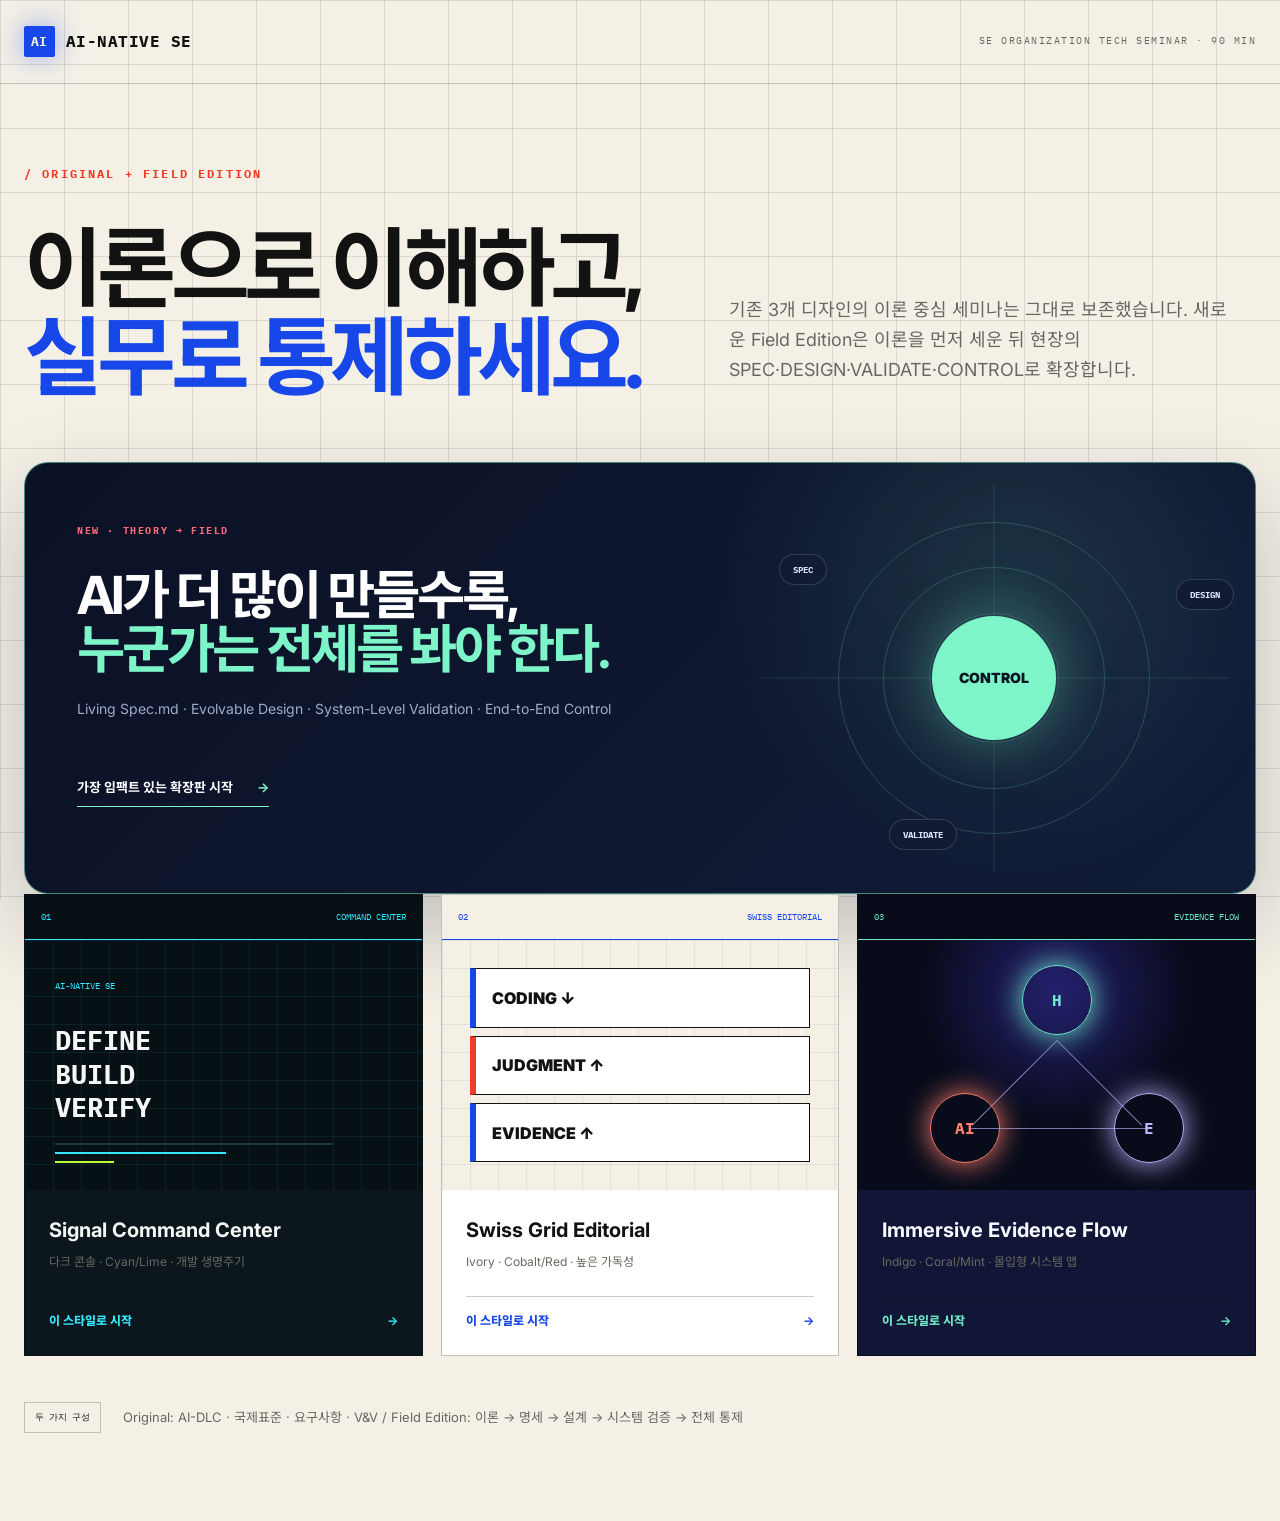
==== commit ca941bb5: "Add files via upload" ====
--- a/index.html
+++ b/index.html
@@ -16,12 +16,28 @@
 
   <main class="selector-main">
     <section class="selector-intro">
-      <p class="eyebrow">THREE VISUAL SYSTEMS · ONE ENGINEERING MESSAGE</p>
-      <h1>세 가지 스타일로<br /><em>같은 세미나</em>를 경험하세요.</h1>
-      <p>전문성은 그대로, 이해는 더 쉽게. 원하는 디자인으로 시작한 뒤 세미나 안에서도 즉시 전환할 수 있습니다.</p>
+      <p class="eyebrow">ORIGINAL + FIELD EDITION</p>
+      <h1>이론으로 이해하고,<br /><em>실무로 통제하세요.</em></h1>
+      <p>기존 3개 디자인의 이론 중심 세미나는 그대로 보존했습니다. 새로운 Field Edition은 이론을 먼저 세운 뒤 현장의 SPEC·DESIGN·VALIDATE·CONTROL로 확장합니다.</p>
     </section>
 
-    <section class="theme-gallery" aria-label="디자인 선택">
+    <section class="field-edition-card" aria-label="현장 확장 버전">
+      <a href="seminar-field.html">
+        <div class="field-card-copy">
+          <span>NEW · THEORY → FIELD</span>
+          <h2>AI가 더 많이 만들수록,<br /><em>누군가는 전체를 봐야 한다.</em></h2>
+          <p>Living Spec.md · Evolvable Design · System-Level Validation · End-to-End Control</p>
+          <b>가장 임팩트 있는 확장판 시작 <i>→</i></b>
+        </div>
+        <div class="field-card-visual" aria-hidden="true">
+          <i></i><i></i><i></i>
+          <span>SPEC</span><span>DESIGN</span><span>VALIDATE</span>
+          <strong>CONTROL</strong>
+        </div>
+      </a>
+    </section>
+
+    <section class="theme-gallery" aria-label="기존 세미나 디자인 선택">
       <a class="theme-preview preview-command" href="seminar.html?theme=command">
         <div class="preview-top"><span>01</span><span>COMMAND CENTER</span></div>
         <div class="mini-command">
@@ -63,8 +79,8 @@
     </section>
 
     <section class="selector-footnote">
-      <span>공통 콘텐츠</span>
-      <p>AI-DLC · 국제표준 · 개인 역량 · 요구사항 공학 · Verification & Validation · 운영모델</p>
+      <span>두 가지 구성</span>
+      <p>Original: AI-DLC · 국제표준 · 요구사항 · V&amp;V / Field Edition: 이론 → 명세 → 설계 → 시스템 검증 → 전체 통제</p>
     </section>
   </main>
   <script src="app.js"></script>
--- a/styles.css
+++ b/styles.css
@@ -531,3 +531,230 @@
   *,*::before,*::after { animation-duration:.01ms !important; animation-iteration-count:1 !important; scroll-behavior:auto !important; transition-duration:.01ms !important; }
   .reveal { opacity:1; transform:none; }
 }
+
+/* ================================================================
+   FIELD EDITION — THEORY TO END-TO-END CONTROL
+   ================================================================ */
+.field-seminar { --field-coral:#ff6b78; --field-mint:#7ef5c9; --field-violet:#9d8cff; }
+.field-edition-card { margin:28px 0 0; }
+.field-edition-card>a { position:relative; display:grid; grid-template-columns:1.15fr .85fr; min-height:430px; border:1px solid rgba(126,245,201,.5); border-radius:24px; overflow:hidden; background:radial-gradient(circle at 80% 30%,rgba(126,245,201,.12),transparent 28%),linear-gradient(135deg,#0b1125,#111c38); box-shadow:0 35px 90px rgba(9,15,32,.22); }
+.field-card-copy { position:relative; z-index:2; padding:52px; }
+.field-card-copy>span { color:#ff6b78; font:800 10px/1 var(--font-mono); letter-spacing:.16em; }
+.field-card-copy h2 { margin:26px 0 20px; color:#fff; font-size:clamp(35px,4.1vw,61px); line-height:1.04; letter-spacing:-.055em; word-break:keep-all; }
+.field-card-copy h2 em { color:#7ef5c9; font-style:normal; }
+.field-card-copy p { max-width:650px; color:#9facc7; font-size:14px; line-height:1.7; }
+.field-card-copy>b { display:inline-flex; align-items:center; gap:24px; margin-top:42px; padding-bottom:8px; border-bottom:1px solid #7ef5c9; color:#fff; font-size:13px; }
+.field-card-copy>b i { color:#7ef5c9; font-style:normal; transition:.25s ease; }.field-edition-card>a:hover .field-card-copy>b i { transform:translateX(8px); }
+.field-card-visual { position:relative; min-height:430px; }
+.field-card-visual::before,.field-card-visual::after,.field-card-visual>i { content:""; position:absolute; left:50%; top:50%; border:1px solid rgba(126,245,201,.2); border-radius:50%; transform:translate(-50%,-50%); }
+.field-card-visual::before { width:310px;height:310px }.field-card-visual::after { width:220px;height:220px }.field-card-visual>i:nth-child(1) { width:130px;height:130px;box-shadow:0 0 65px rgba(126,245,201,.14) }.field-card-visual>i:nth-child(2){width:1px;height:90%;border:0;border-left:1px solid rgba(126,245,201,.12);border-radius:0}.field-card-visual>i:nth-child(3){width:90%;height:1px;border:0;border-top:1px solid rgba(126,245,201,.12);border-radius:0}
+.field-card-visual span { position:absolute; padding:10px 13px; border:1px solid rgba(255,255,255,.15); border-radius:99px; background:#111b34; color:#dce5ff; font:700 9px/1 var(--font-mono); }.field-card-visual span:nth-of-type(1){left:9%;top:21%}.field-card-visual span:nth-of-type(2){right:4%;top:27%}.field-card-visual span:nth-of-type(3){left:30%;bottom:10%}
+.field-card-visual strong { position:absolute; left:50%;top:50%;display:grid;place-items:center;width:124px;height:124px;border-radius:50%;background:#7ef5c9;color:#091321;font:900 14px/1 var(--font-display);transform:translate(-50%,-50%);box-shadow:0 0 65px rgba(126,245,201,.25); }
+.field-seminar .version-link { display:grid; place-items:center; min-height:34px; padding:0 12px; border:1px solid var(--line); border-radius:999px; color:var(--text-muted); font:700 9px/1 var(--font-mono); letter-spacing:.12em; transition:.25s ease; }
+.field-seminar .version-link:hover { border-color:var(--accent); color:var(--accent); }
+.field-hero { position:relative; display:grid; grid-template-columns:minmax(0,1.02fr) minmax(480px,.98fr); align-items:center; gap:48px; min-height:100vh; padding-top:145px; overflow:hidden; }
+.field-hero::before { content:""; position:absolute; inset:10% -20% auto 35%; height:64%; background:radial-gradient(circle,rgba(126,245,201,.11),transparent 58%); filter:blur(18px); pointer-events:none; }
+.field-hero-copy { position:relative; z-index:2; }
+.field-hero-copy h1 { max-width:850px; margin:18px 0 28px; font-size:clamp(50px,4.55vw,68px); line-height:1.03; letter-spacing:-.062em; word-break:keep-all; }
+.field-hero-copy h1 em { color:var(--field-mint); font-style:normal; text-shadow:0 0 44px rgba(126,245,201,.15); }
+.field-hero-copy>p:not(.eyebrow) { max-width:720px; color:var(--text-muted); font-size:17px; line-height:1.85; word-break:keep-all; }
+.control-core { position:relative; min-height:570px; isolation:isolate; }
+.control-core::before { content:"CONTROL PLANE"; position:absolute; top:9%; right:3%; color:rgba(255,255,255,.06); font:800 clamp(42px,6vw,90px)/1 var(--font-display); letter-spacing:-.06em; writing-mode:vertical-rl; }
+.control-core svg { position:absolute; inset:0; width:100%; height:100%; z-index:-1; overflow:visible; }
+.control-core svg path { fill:none; stroke:rgba(126,245,201,.4); stroke-width:1.5; stroke-dasharray:7 10; animation:dashFlow 16s linear infinite; }
+.core-pulse { position:absolute; left:50%; top:50%; width:290px; height:290px; border:1px solid rgba(126,245,201,.2); border-radius:50%; transform:translate(-50%,-50%); box-shadow:0 0 80px rgba(126,245,201,.08),inset 0 0 80px rgba(157,140,255,.05); }
+.core-pulse::before,.core-pulse::after { content:""; position:absolute; border:1px solid rgba(157,140,255,.18); border-radius:50%; inset:30px; animation:corePulse 4s ease-in-out infinite; }
+.core-pulse::after { inset:-48px; animation-delay:-2s; }
+.core-person { position:absolute; left:50%; top:50%; z-index:2; display:grid; place-items:center; width:190px; height:190px; padding:24px; border:1px solid rgba(126,245,201,.7); border-radius:50%; background:radial-gradient(circle at 45% 38%,#203552 0,#101a31 55%,#080d1d 100%); box-shadow:0 0 70px rgba(126,245,201,.16); text-align:center; transform:translate(-50%,-50%); }
+.core-person span { display:grid; place-items:center; width:46px; height:46px; border-radius:50%; background:var(--field-mint); color:#091220; font:900 20px/1 var(--font-display); }
+.core-person strong { color:#fff; font:800 15px/1.25 var(--font-display); letter-spacing:.04em; }
+.core-person small { color:var(--field-mint); font:600 9px/1 var(--font-mono); letter-spacing:.12em; }
+.core-satellite { position:absolute; z-index:3; min-width:185px; padding:17px 19px; border:1px solid rgba(255,255,255,.15); border-radius:15px; background:rgba(11,18,38,.88); box-shadow:0 20px 60px rgba(0,0,0,.28); backdrop-filter:blur(14px); }
+.core-satellite span { color:var(--field-coral); font:700 10px/1 var(--font-mono); }
+.core-satellite b { display:block; margin:7px 0 4px; color:#fff; font:800 13px/1.2 var(--font-display); }
+.core-satellite small { color:var(--text-muted); font-size:11px; }
+.sat-spec { left:0; top:8%; animation:floatNode 5s ease-in-out infinite; }
+.sat-design { right:0; top:8%; animation:floatNode 5.6s ease-in-out -1s infinite; }
+.sat-validate { left:50%; bottom:0; transform:translateX(-50%); animation:floatNodeCenter 5.3s ease-in-out -2s infinite; }
+.field-thesis { grid-column:1/-1; display:grid; grid-template-columns:1fr repeat(3,auto); align-items:center; gap:22px; margin-top:4px; padding:17px 20px; border-top:1px solid var(--line); border-bottom:1px solid var(--line); font-family:var(--font-mono); }
+.field-thesis span { color:var(--field-coral); font-size:9px; letter-spacing:.18em; }
+.field-thesis strong { padding-left:22px; border-left:1px solid var(--line); color:#fff; font-size:11px; letter-spacing:.08em; }
+
+.foundation-grid { display:grid; grid-template-columns:repeat(4,1fr); border:1px solid var(--line); }
+.foundation-grid article { position:relative; min-height:300px; padding:28px 25px; border-right:1px solid var(--line); overflow:hidden; }
+.foundation-grid article:last-child { border-right:0; }
+.foundation-grid article::after { content:""; position:absolute; right:-65px; bottom:-65px; width:150px; height:150px; border:1px solid rgba(126,245,201,.15); border-radius:50%; }
+.foundation-grid span { color:var(--field-coral); font:700 10px/1 var(--font-mono); }
+.foundation-grid b { display:block; margin:45px 0 12px; color:var(--field-mint); font:800 13px/1 var(--font-display); letter-spacing:.06em; }
+.foundation-grid h3 { margin:0 0 18px; color:#fff; font-size:20px; line-height:1.3; word-break:keep-all; }
+.foundation-grid p { color:var(--text-muted); font-size:13px; line-height:1.75; }
+.theory-equation { display:grid; grid-template-columns:1fr auto 1fr auto 1fr auto 1.15fr; align-items:center; gap:12px; margin-top:28px; }
+.theory-equation>div { min-height:105px; display:flex; flex-direction:column; justify-content:center; padding:20px; border:1px solid var(--line); border-radius:14px; background:var(--surface); }
+.theory-equation>i { color:var(--field-coral); font:300 24px/1 var(--font-display); font-style:normal; }
+.theory-equation span { color:var(--text-muted); font:700 8px/1 var(--font-mono); letter-spacing:.12em; }
+.theory-equation b { margin-top:9px; color:#fff; font-size:17px; }
+.theory-equation .result { border-color:rgba(126,245,201,.45); background:linear-gradient(135deg,rgba(126,245,201,.12),rgba(157,140,255,.06)); }
+.theory-equation .result b { color:var(--field-mint); }
+
+.impact-break { position:relative; display:grid; grid-template-columns:.7fr 1.3fr; align-items:center; gap:70px; min-height:72vh; overflow:hidden; }
+.impact-break::before { content:""; position:absolute; left:50%; top:50%; width:58vw; height:58vw; border:1px solid rgba(157,140,255,.1); border-radius:50%; transform:translate(-50%,-50%); box-shadow:0 0 0 100px rgba(157,140,255,.025),0 0 0 200px rgba(126,245,201,.018); }
+.impact-copy,.question-shift { position:relative; z-index:2; }
+.impact-copy span { color:var(--field-coral); font:700 10px/1 var(--font-mono); letter-spacing:.14em; }
+.impact-copy h2 { margin-top:18px; color:#fff; font-size:clamp(44px,5vw,76px); line-height:1; letter-spacing:-.055em; }
+.question-shift { display:grid; grid-template-columns:1fr auto 1fr; align-items:stretch; gap:15px; }
+.question-shift article { display:flex; flex-direction:column; justify-content:center; min-height:245px; padding:30px; border:1px solid var(--line); border-radius:18px; background:rgba(15,23,45,.72); }
+.question-shift article:last-child { border-color:rgba(126,245,201,.45); box-shadow:0 0 55px rgba(126,245,201,.07); }
+.question-shift small { color:var(--field-coral); font:700 9px/1 var(--font-mono); letter-spacing:.13em; }
+.question-shift p { margin-top:20px; color:#fff; font-size:clamp(20px,2vw,29px); font-weight:750; line-height:1.35; word-break:keep-all; }
+.question-shift>b { align-self:center; color:var(--field-mint); font-size:28px; }
+
+.field-pillar { position:relative; }
+.pillar-kicker { display:grid; grid-template-columns:auto 1fr auto; align-items:center; gap:18px; margin-bottom:46px; color:var(--text-muted); font:700 9px/1 var(--font-mono); letter-spacing:.1em; }
+.pillar-kicker span { display:grid; place-items:center; min-width:86px; height:32px; border:1px solid var(--field-mint); border-radius:999px; color:var(--field-mint); }
+.pillar-kicker i { height:1px; background:linear-gradient(90deg,rgba(126,245,201,.6),var(--line)); }
+.pillar-kicker b { font-weight:600; }
+
+.spec-workbench { display:grid; grid-template-columns:.8fr 1.2fr; min-height:510px; border:1px solid var(--line); border-radius:20px; overflow:hidden; background:#080e20; box-shadow:0 35px 100px rgba(0,0,0,.25); }
+.repo-tree { padding:0 20px 24px; border-right:1px solid var(--line); background:#0c1327; }
+.terminal-bar { display:flex; align-items:center; gap:7px; min-height:58px; margin:0 -20px 20px; padding:0 20px; border-bottom:1px solid var(--line); }
+.terminal-bar i { width:9px; height:9px; border-radius:50%; background:var(--field-coral); }
+.terminal-bar i:nth-child(2) { background:#ffd36a; }.terminal-bar i:nth-child(3) { background:var(--field-mint); }
+.terminal-bar span { margin-left:auto; color:var(--text-muted); font:600 9px/1 var(--font-mono); }
+.repo-tree button { display:flex; align-items:center; gap:10px; width:100%; min-height:48px; padding:0 12px; border:0; border-radius:9px; background:transparent; color:var(--text-muted); font:600 11px/1 var(--font-mono); text-align:left; cursor:pointer; transition:.2s ease; }
+.repo-tree button:hover,.repo-tree button.active { background:rgba(126,245,201,.08); color:#fff; }
+.repo-tree button span { color:var(--field-mint); }
+.md-document { padding:32px 38px; background:linear-gradient(145deg,#0a1022,#0b142a); }
+.md-document>div { display:flex; align-items:center; justify-content:space-between; padding-bottom:20px; border-bottom:1px solid var(--line); color:var(--text-muted); font:600 10px/1 var(--font-mono); }
+.md-document>div b { padding:6px 9px; border-radius:99px; background:rgba(126,245,201,.12); color:var(--field-mint); font-size:8px; }
+.md-document pre { margin:28px 0 0; white-space:pre-wrap; }
+.md-document code { color:#d8e2ff; font:500 13px/1.9 var(--font-mono); }
+.md-document code em { color:var(--field-coral); font-size:19px; font-style:normal; font-weight:800; }
+.md-document code strong { color:var(--field-mint); }
+.spec-loop { display:grid; grid-template-columns:1fr auto 1fr auto 1fr auto 1fr; align-items:center; gap:10px; margin-top:26px; }
+.spec-loop article { min-height:126px; padding:20px; border:1px solid var(--line); border-radius:14px; background:var(--surface); }
+.spec-loop article span { color:var(--field-coral); font:700 9px/1 var(--font-mono); }
+.spec-loop article b { display:block; margin:12px 0 7px; color:#fff; font-size:15px; }
+.spec-loop article p { color:var(--text-muted); font-size:11px; }
+.spec-loop>i { color:var(--field-mint); font-style:normal; }
+.impact-quote { margin:90px auto 0; max-width:1050px; color:#fff; font-size:clamp(29px,3.4vw,52px); font-weight:800; line-height:1.25; letter-spacing:-.04em; text-align:center; word-break:keep-all; }
+.impact-quote em { color:var(--field-mint); font-style:normal; }
+
+.change-simulator { display:grid; grid-template-columns:310px 1fr; min-height:520px; border:1px solid var(--line); border-radius:20px; overflow:hidden; background:#090f21; }
+.change-controls { padding:32px 26px; border-right:1px solid var(--line); background:#0d152b; }
+.change-controls>span { color:var(--field-coral); font:700 9px/1 var(--font-mono); letter-spacing:.12em; }
+.change-controls h3 { margin:14px 0 9px; color:#fff; font-size:24px; }
+.change-controls>p { margin-bottom:25px; color:var(--text-muted); font-size:12px; }
+.change-controls button { width:100%; min-height:48px; margin-bottom:9px; padding:0 15px; border:1px solid var(--line); border-radius:10px; background:transparent; color:var(--text-muted); font:700 11px/1 var(--font-mono); text-align:left; cursor:pointer; }
+.change-controls button.active { border-color:var(--field-mint); background:rgba(126,245,201,.08); color:#fff; }
+#changeMessage { margin-top:22px; padding:16px; border-left:2px solid var(--field-coral); background:rgba(255,107,120,.06); color:var(--text-muted); font-size:12px; line-height:1.6; }
+#changeMessage b { color:var(--field-coral); }
+.architecture-map { display:flex; align-items:center; justify-content:center; gap:9px; padding:40px 24px; overflow:hidden; }
+.architecture-map article { position:relative; display:flex; flex-direction:column; justify-content:center; width:126px; min-height:190px; padding:16px; border:1px solid var(--line); border-radius:14px; background:#101a33; transition:.35s ease; }
+.architecture-map article span { color:var(--field-coral); font:700 9px/1 var(--font-mono); }
+.architecture-map article b { margin:34px 0 8px; color:#fff; font:800 12px/1.2 var(--font-display); }
+.architecture-map article small { color:var(--text-muted); font:600 9px/1.5 var(--font-mono); }
+.architecture-map article.affected { border-color:var(--field-mint); background:linear-gradient(145deg,rgba(126,245,201,.16),#111b34); box-shadow:0 0 45px rgba(126,245,201,.12); transform:translateY(-12px); }
+.architecture-map article.affected::after { content:"CHANGE"; position:absolute; right:9px; top:9px; color:var(--field-mint); font:700 7px/1 var(--font-mono); }
+.architecture-map>i { color:var(--field-mint); font-style:normal; }
+.design-rules { display:grid; grid-template-columns:repeat(3,1fr); gap:14px; margin-top:24px; }
+.design-rules article { min-height:175px; padding:24px; border:1px solid var(--line); border-radius:14px; background:var(--surface); }
+.design-rules span { color:var(--field-coral); font:700 9px/1 var(--font-mono); }
+.design-rules h3 { margin:24px 0 9px; color:#fff; font-size:18px; }
+.design-rules p { color:var(--text-muted); font-size:12px; line-height:1.65; }
+
+.validation-ladder { display:grid; grid-template-columns:repeat(6,1fr); align-items:end; min-height:410px; padding:30px 0 0; border-bottom:1px solid var(--line); }
+.validation-ladder article { position:relative; display:flex; flex-direction:column; justify-content:flex-end; min-height:var(--ladder-height); padding:20px 16px; border:1px solid var(--line); border-bottom:0; background:linear-gradient(180deg,rgba(157,140,255,.1),rgba(15,23,45,.88)); }
+.validation-ladder .unit { --ladder-height:140px; }.validation-ladder .contract { --ladder-height:180px; }.validation-ladder .integration { --ladder-height:225px; }.validation-ladder .stage { --ladder-height:275px; }.validation-ladder .performance { --ladder-height:325px; }.validation-ladder .resilience { --ladder-height:375px; border-color:rgba(126,245,201,.45); background:linear-gradient(180deg,rgba(126,245,201,.14),rgba(15,23,45,.88)); }
+.validation-ladder span { position:absolute; top:16px; color:var(--field-coral); font:700 9px/1 var(--font-mono); }
+.validation-ladder h3 { color:#fff; font:800 13px/1.2 var(--font-display); word-break:break-word; }
+.validation-ladder p { margin:8px 0 18px; color:var(--text-muted); font-size:11px; }
+.validation-ladder small { color:var(--field-mint); font:600 8px/1 var(--font-mono); letter-spacing:.08em; }
+.validation-balance { display:grid; grid-template-columns:.8fr 1.2fr; gap:50px; align-items:center; margin-top:55px; padding:38px; border:1px solid var(--line); border-radius:18px; background:var(--surface); }
+.balance-copy span { color:var(--field-coral); font:700 9px/1 var(--font-mono); letter-spacing:.12em; }
+.balance-copy h3 { margin-top:17px; color:#fff; font-size:29px; line-height:1.3; }
+.confidence-bars { display:grid; gap:20px; }
+.confidence-bars>div { display:grid; grid-template-columns:110px 1fr 115px; align-items:center; gap:14px; }
+.confidence-bars span,.confidence-bars b { color:var(--text-muted); font:600 9px/1 var(--font-mono); }
+.confidence-bars b { color:var(--field-mint); text-align:right; }
+.confidence-bars i { position:relative; height:8px; border-radius:99px; background:rgba(255,255,255,.06); overflow:hidden; }
+.confidence-bars i::after { content:""; position:absolute; inset:0 auto 0 0; width:var(--value); border-radius:inherit; background:linear-gradient(90deg,var(--field-violet),var(--field-mint)); }
+.release-gate { display:grid; grid-template-columns:120px repeat(5,1fr) 70px; align-items:stretch; margin-top:24px; border:1px solid rgba(126,245,201,.35); border-radius:14px; overflow:hidden; }
+.release-gate>span,.release-gate>strong { display:grid; place-items:center; padding:18px; background:rgba(126,245,201,.08); color:var(--field-mint); font:800 9px/1 var(--font-mono); letter-spacing:.1em; }
+.release-gate>div { padding:15px; border-left:1px solid var(--line); }
+.release-gate b { display:block; color:#fff; font-size:12px; }.release-gate small { color:var(--text-muted); font:600 8px/1 var(--font-mono); }
+.release-gate>strong { border-left:1px solid rgba(126,245,201,.35); font-size:16px; }
+
+.control-stage { overflow:hidden; }
+.control-room { display:grid; grid-template-columns:.75fr 1.25fr; gap:70px; align-items:center; min-height:610px; }
+.control-radar { position:relative; width:min(500px,100%); aspect-ratio:1; margin:auto; border:1px solid rgba(126,245,201,.24); border-radius:50%; background:radial-gradient(circle,rgba(126,245,201,.08),transparent 60%); overflow:hidden; }
+.control-radar::before,.control-radar::after,.control-radar>i { content:""; position:absolute; border:1px solid rgba(126,245,201,.13); border-radius:50%; inset:12%; }
+.control-radar::after { inset:30%; }.control-radar>i:nth-child(1) { inset:45%; }.control-radar>i:nth-child(2) { left:50%; top:0; bottom:0; width:1px; border:0; border-left:1px solid rgba(126,245,201,.12); border-radius:0; }.control-radar>i:nth-child(3) { top:50%; left:0; right:0; height:1px; border:0; border-top:1px solid rgba(126,245,201,.12); border-radius:0; }
+.radar-sweep { position:absolute; left:50%; bottom:50%; width:47%; height:1px; background:linear-gradient(90deg,var(--field-mint),transparent); transform-origin:left center; animation:radarSweep 5s linear infinite; }
+.radar-sweep::after { content:""; position:absolute; left:0; bottom:0; width:100%; height:150px; background:linear-gradient(15deg,rgba(126,245,201,.1),transparent 60%); clip-path:polygon(0 100%,100% 100%,0 0); }
+.control-radar article { position:absolute; left:50%; top:50%; z-index:3; display:grid; place-items:center; width:170px; height:170px; border:1px solid var(--field-mint); border-radius:50%; background:#0c162d; box-shadow:0 0 70px rgba(126,245,201,.15); transform:translate(-50%,-50%); text-align:center; }
+.control-radar b { color:#fff; font:900 21px/1 var(--font-display); }.control-radar small { color:var(--field-mint); font:700 9px/1.5 var(--font-mono); }
+.control-questions { display:grid; grid-template-columns:1fr 1fr; gap:13px; }
+.control-questions article { min-height:210px; padding:25px; border:1px solid var(--line); border-radius:15px; background:var(--surface); transition:.3s ease; }
+.control-questions article:hover { border-color:rgba(126,245,201,.45); transform:translateY(-4px); }
+.control-questions span { color:var(--field-coral); font:700 9px/1 var(--font-mono); }.control-questions h3 { margin:35px 0 10px; color:#fff; font-size:22px; }.control-questions p { color:var(--text-muted); font-size:12px; line-height:1.65; }
+.hero-vs-system { display:grid; grid-template-columns:1fr auto 1fr; align-items:center; gap:18px; margin-top:50px; }
+.hero-vs-system article { min-height:210px; padding:28px; border:1px solid var(--line); border-radius:16px; background:var(--surface); }
+.hero-vs-system article:last-child { border-color:rgba(126,245,201,.4); background:linear-gradient(145deg,rgba(126,245,201,.09),var(--surface)); }
+.hero-vs-system span { color:var(--field-coral); font:700 9px/1 var(--font-mono); }.hero-vs-system h3 { margin:28px 0 10px; color:#fff; font-size:23px; }.hero-vs-system p { color:var(--text-muted); font-size:13px; }.hero-vs-system article>b { display:block; margin-top:22px; color:var(--field-mint); font-size:12px; }.hero-vs-system>i { color:var(--field-mint); font-size:28px; font-style:normal; }
+.control-manifesto { margin-top:100px; text-align:center; }
+.control-manifesto p { color:var(--field-coral); font:700 10px/1 var(--font-mono); letter-spacing:.16em; }
+.control-manifesto h2 { margin-top:20px; color:#fff; font-size:clamp(42px,5.2vw,78px); line-height:1.05; letter-spacing:-.06em; }.control-manifesto em { color:var(--field-mint); font-style:normal; }
+
+.change-event { display:grid; grid-template-columns:.8fr 1.2fr; min-height:560px; border:1px solid var(--line); border-radius:20px; overflow:hidden; background:#091022; }
+.event-alert { display:flex; flex-direction:column; justify-content:center; padding:44px; border-right:1px solid var(--line); background:radial-gradient(circle at 0 50%,rgba(255,107,120,.12),transparent 60%); }
+.event-alert>span { align-self:flex-start; padding:7px 10px; border:1px solid var(--field-coral); border-radius:99px; color:var(--field-coral); font:700 9px/1 var(--font-mono); animation:alertPulse 1.8s ease-in-out infinite; }
+.event-alert h3 { margin:28px 0 14px; color:#fff; font-size:clamp(28px,3vw,42px); line-height:1.15; }.event-alert p { color:var(--text-muted); font-size:14px; line-height:1.7; }.event-alert button { display:flex; align-items:center; justify-content:space-between; min-height:54px; margin-top:38px; padding:0 18px; border:0; border-radius:10px; background:var(--field-mint); color:#07121f; font-weight:800; cursor:pointer; }
+.change-event ol { display:grid; align-content:center; gap:8px; margin:0; padding:35px; list-style:none; }
+.change-event li { display:grid; grid-template-columns:38px 1fr auto; align-items:center; gap:14px; min-height:76px; padding:12px 15px; border:1px solid var(--line); border-radius:11px; opacity:.45; transition:.35s ease; }
+.change-event li>span { display:grid; place-items:center; width:34px; height:34px; border-radius:50%; background:rgba(255,255,255,.06); color:var(--text-muted); font:700 9px/1 var(--font-mono); }.change-event li b { color:#fff; font:800 12px/1 var(--font-display); }.change-event li p { margin-top:5px; color:var(--text-muted); font-size:11px; }.change-event li small { color:var(--text-muted); font:700 8px/1 var(--font-mono); }
+.change-event li.active { border-color:var(--field-coral); background:rgba(255,107,120,.07); opacity:1; transform:translateX(5px); }.change-event li.done { border-color:rgba(126,245,201,.45); background:rgba(126,245,201,.06); opacity:1; }.change-event li.done>span { background:var(--field-mint); color:#07121f; }.change-event li.done small { color:var(--field-mint); }
+
+.field-finale { display:flex; flex-direction:column; justify-content:center; min-height:100vh; overflow:hidden; }
+.final-sequence { display:flex; justify-content:center; align-items:center; gap:18px; color:var(--text-muted); font:700 9px/1 var(--font-mono); letter-spacing:.12em; }.final-sequence i { color:var(--field-coral); font-style:normal; transform:rotate(-90deg); }
+.final-lockup { margin:auto 0; text-align:center; }
+.final-lockup>p { color:var(--field-coral); font:700 10px/1 var(--font-mono); letter-spacing:.18em; }
+.final-lockup h2 { display:flex; align-items:center; justify-content:center; flex-wrap:wrap; gap:15px; margin:38px 0; color:#fff; font-size:clamp(34px,5.6vw,78px); line-height:1; letter-spacing:-.05em; }.final-lockup h2 i { color:var(--text-muted); font-size:.45em; font-style:normal; }.final-lockup h2 em { color:var(--field-mint); font-style:normal; }
+.final-lockup blockquote { max-width:920px; margin:0 auto 40px; color:#fff; font-size:clamp(23px,2.6vw,40px); font-weight:700; line-height:1.4; }
+.final-lockup .hero-actions { justify-content:center; }
+
+@keyframes corePulse { 0%,100%{opacity:.35;transform:scale(.92)}50%{opacity:1;transform:scale(1.06)} }
+@keyframes floatNodeCenter { 0%,100%{transform:translate(-50%,0)}50%{transform:translate(-50%,-10px)} }
+@keyframes radarSweep { to{transform:rotate(360deg)} }
+@keyframes alertPulse { 0%,100%{box-shadow:0 0 0 0 rgba(255,107,120,.15)}50%{box-shadow:0 0 0 9px rgba(255,107,120,0)} }
+
+@media (max-width:1100px) {
+  .field-hero { grid-template-columns:1fr; }
+  .control-core { width:min(720px,100%); margin:auto; }
+  .foundation-grid { grid-template-columns:1fr 1fr; }.foundation-grid article:nth-child(2){border-right:0}.foundation-grid article:nth-child(-n+2){border-bottom:1px solid var(--line)}
+  .impact-break { grid-template-columns:1fr; gap:35px; }
+  .architecture-map { flex-wrap:wrap; }.architecture-map article { width:29%; }.architecture-map>i { display:none; }
+  .validation-ladder { overflow-x:auto; align-items:end; }.validation-ladder article { min-width:160px; }
+  .release-gate { grid-template-columns:100px repeat(3,1fr); }.release-gate>div:nth-of-type(n+4){border-top:1px solid var(--line)}.release-gate>strong{border-top:1px solid rgba(126,245,201,.35)}
+}
+
+@media (max-width:760px) {
+  .field-edition-card>a { grid-template-columns:1fr; }.field-card-copy { padding:36px 24px 10px; }.field-card-visual { min-height:340px; }
+  .field-hero { padding-top:115px; }.field-hero-copy h1 { font-size:clamp(40px,11vw,58px); }
+  .control-core { min-height:430px; transform:scale(.88); transform-origin:center; }.core-satellite { min-width:145px; padding:13px }.core-satellite small { display:none; }.core-person { width:150px; height:150px; }.core-pulse { width:235px; height:235px; }
+  .field-thesis { grid-template-columns:1fr; }.field-thesis strong { padding:10px 0 0; border-left:0; border-top:1px solid var(--line); }
+  .foundation-grid { grid-template-columns:1fr; }.foundation-grid article { border-right:0;border-bottom:1px solid var(--line)!important;min-height:245px}.foundation-grid article:last-child{border-bottom:0!important}
+  .theory-equation { display:flex; flex-direction:column; }.theory-equation>div { width:100%; }.theory-equation>i { transform:rotate(90deg); }
+  .question-shift { grid-template-columns:1fr; }.question-shift>b { transform:rotate(90deg); }.question-shift article { min-height:180px; }
+  .pillar-kicker { grid-template-columns:auto 1fr; }.pillar-kicker b { grid-column:1/-1; }
+  .spec-workbench,.change-simulator,.validation-balance,.control-room,.change-event { grid-template-columns:1fr; }
+  .repo-tree,.change-controls,.event-alert { border-right:0; border-bottom:1px solid var(--line); }.md-document { padding:25px 18px; }.md-document code { font-size:11px; }
+  .spec-loop { display:flex; overflow-x:auto; }.spec-loop article { flex:0 0 65vw; }.spec-loop>i { display:none; }
+  .architecture-map article { width:44%; min-height:160px; }.design-rules { grid-template-columns:1fr; }
+  .validation-ladder { min-height:370px; }.validation-ladder article { min-width:145px; }
+  .validation-balance { gap:30px; padding:24px 18px; }.confidence-bars>div { grid-template-columns:85px 1fr; }.confidence-bars b { grid-column:1/-1; text-align:left; }
+  .release-gate { display:grid; grid-template-columns:1fr 1fr; }.release-gate>span,.release-gate>strong { grid-column:1/-1; }.release-gate>div { border-top:1px solid var(--line); }
+  .control-room { gap:35px; }.control-radar { width:320px; }.control-questions { grid-template-columns:1fr; }.control-questions article { min-height:180px; }
+  .hero-vs-system { grid-template-columns:1fr; }.hero-vs-system>i { transform:rotate(90deg); text-align:center; }
+  .event-alert { padding:32px 22px; }.change-event ol { padding:22px 14px; }.change-event li { grid-template-columns:34px 1fr; }.change-event li small { grid-column:2; }
+  .final-sequence { flex-direction:column; text-align:center; line-height:1.5; }.final-sequence i { transform:none; }.final-lockup h2 { flex-direction:column; }.final-lockup h2 i { transform:rotate(90deg); }
+}
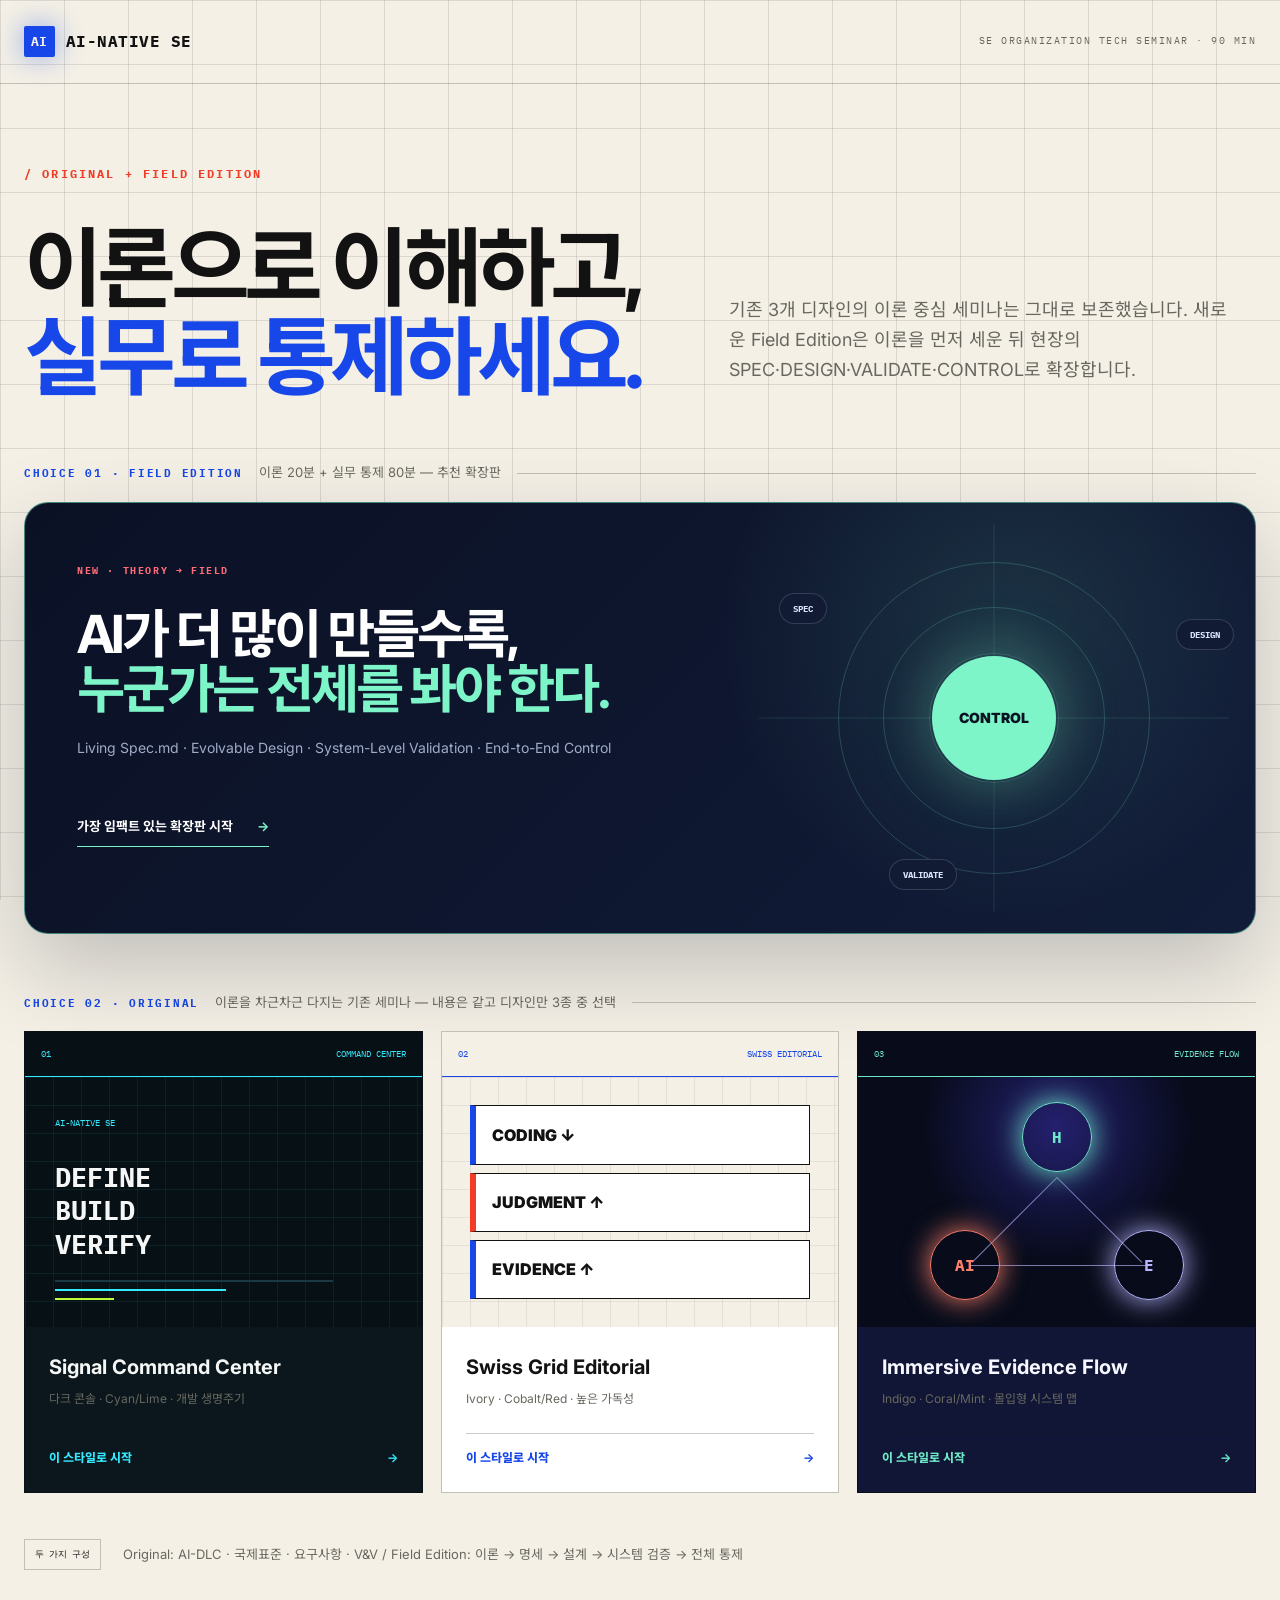
==== commit 615e040c: "feat: label field edition and original choices on landing page" ====
--- a/index.html
+++ b/index.html
@@ -21,6 +21,7 @@
       <p>기존 3개 디자인의 이론 중심 세미나는 그대로 보존했습니다. 새로운 Field Edition은 이론을 먼저 세운 뒤 현장의 SPEC·DESIGN·VALIDATE·CONTROL로 확장합니다.</p>
     </section>
 
+    <div class="selector-label"><b>CHOICE 01 · FIELD EDITION</b><p>이론 20분 + 실무 통제 80분 — 추천 확장판</p></div>
     <section class="field-edition-card" aria-label="현장 확장 버전">
       <a href="seminar-field.html">
         <div class="field-card-copy">
@@ -37,6 +38,7 @@
       </a>
     </section>
 
+    <div class="selector-label"><b>CHOICE 02 · ORIGINAL</b><p>이론을 차근차근 다지는 기존 세미나 — 내용은 같고 디자인만 3종 중 선택</p></div>
     <section class="theme-gallery" aria-label="기존 세미나 디자인 선택">
       <a class="theme-preview preview-command" href="seminar.html?theme=command">
         <div class="preview-top"><span>01</span><span>COMMAND CENTER</span></div>
--- a/styles.css
+++ b/styles.css
@@ -758,3 +758,43 @@
   .event-alert { padding:32px 22px; }.change-event ol { padding:22px 14px; }.change-event li { grid-template-columns:34px 1fr; }.change-event li small { grid-column:2; }
   .final-sequence { flex-direction:column; text-align:center; line-height:1.5; }.final-sequence i { transform:none; }.final-lockup h2 { flex-direction:column; }.final-lockup h2 i { transform:rotate(90deg); }
 }
+
+/* ---------- Running case & scenario explorer (original seminar) ---------- */
+.case-intro { display:grid; grid-template-columns:auto 1fr; gap:28px; align-items:start; margin-top:36px; padding:32px 36px; border:1px solid var(--line); border-left:5px solid var(--accent); background:var(--surface); box-shadow:var(--shadow); }
+.case-intro-badge { display:grid; justify-items:center; gap:12px; padding-top:4px; }
+.case-intro-badge span { color:var(--accent); font-family:var(--font-mono); font-size:10px; letter-spacing:.14em; }
+.case-intro-badge b { font-size:42px; line-height:1; }
+.case-intro h3 { margin:0 0 12px; font-size:24px; }
+.case-intro p { margin:0 0 12px; color:var(--muted); font-size:16px; line-height:1.75; }
+.case-intro p:last-child { margin-bottom:0; }
+.case-intro p strong { color:var(--accent); }
+
+.case-link { display:flex; gap:16px; align-items:flex-start; margin-top:26px; padding:20px 24px; border:1px dashed var(--accent); background:var(--surface); }
+.case-link > span { font-size:22px; line-height:1.2; }
+.case-link p { margin:0; color:var(--muted); font-size:15px; line-height:1.75; }
+.case-link p b { color:var(--accent); }
+
+.failure-detail { margin-top:22px; padding:24px; border:1px solid var(--line); background:var(--surface); }
+.failure-detail > b { display:block; margin-bottom:16px; font-size:18px; }
+.failure-detail .f-empty { margin:0; color:var(--muted); font-size:15px; }
+.failure-detail .f-grid { display:grid; grid-template-columns:repeat(3,1fr); gap:14px; }
+.failure-detail .f-grid div { padding:16px 18px; border:1px solid var(--line); }
+.failure-detail .f-grid span { display:block; margin-bottom:9px; color:var(--accent-2); font-family:var(--font-mono); font-size:10px; letter-spacing:.12em; }
+.failure-detail .f-grid p { margin:0; color:var(--muted); font-size:14px; line-height:1.7; }
+
+.quality-checks > div span { display:grid; gap:4px; }
+.quality-checks > div span small { color:var(--muted); font-size:11px; font-weight:400; }
+
+/* ---------- Landing page: choice labels ---------- */
+.selector-label { display:flex; flex-wrap:wrap; align-items:baseline; gap:8px 16px; margin:58px 0 18px; }
+.selector-label:first-of-type { margin-top:0; }
+.selector-label b { color:var(--accent); font-family:var(--font-mono); font-size:11px; letter-spacing:.16em; white-space:nowrap; }
+.selector-label p { margin:0; color:var(--muted); font-size:13px; }
+.selector-label::after { content:""; flex:1; align-self:center; height:1px; background:var(--line); }
+.selector-label + .field-edition-card { margin-top:0; }
+
+@media (max-width:760px) {
+  .case-intro { grid-template-columns:1fr; padding:26px 20px; }
+  .case-link { flex-direction:column; gap:10px; }
+  .failure-detail .f-grid { grid-template-columns:1fr; }
+}
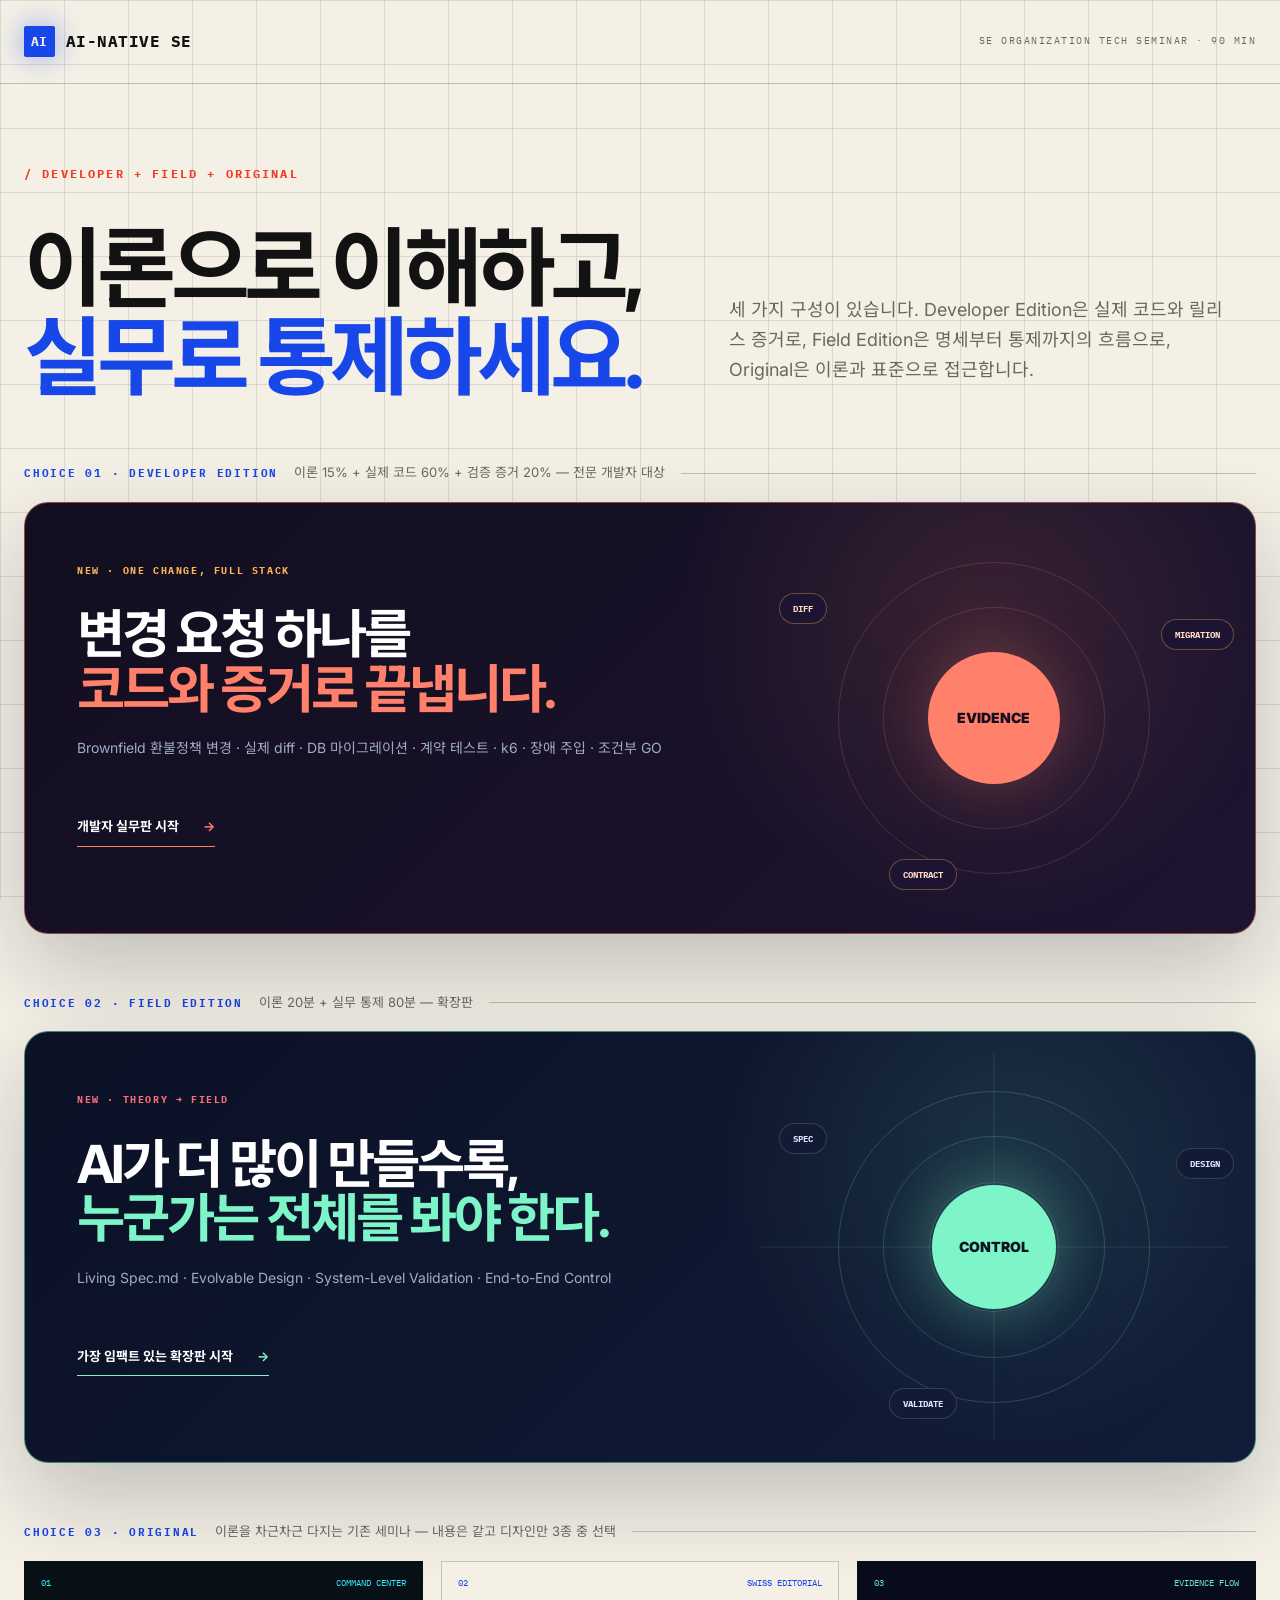
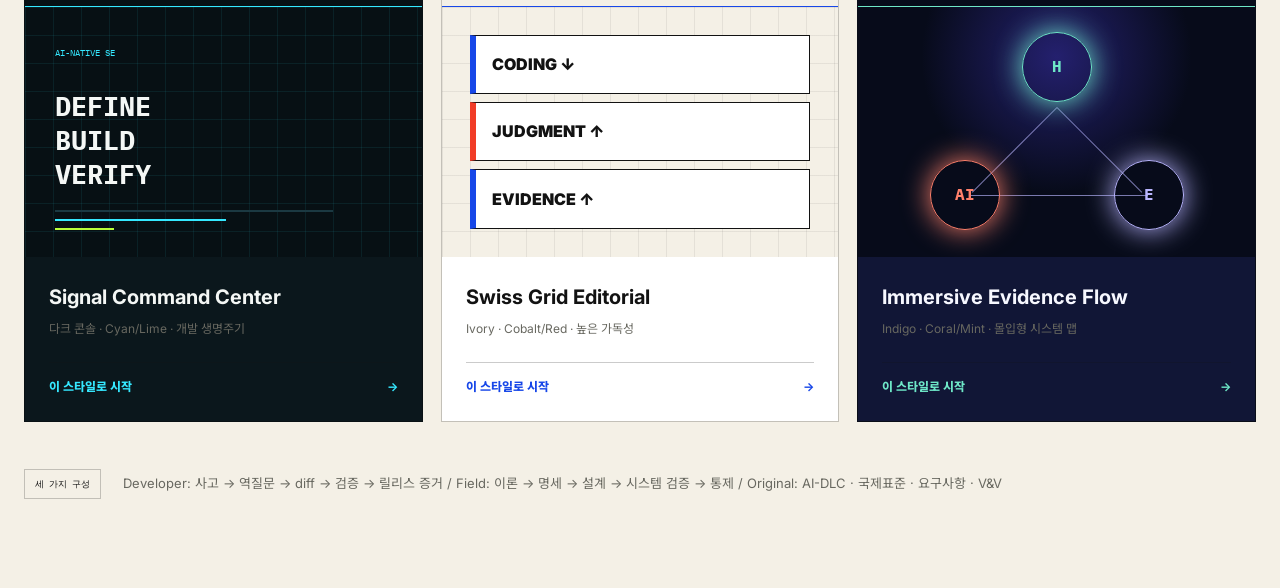
==== commit c3378e50: "feat: add developer edition built on the AI-DLC method definition paper Add seminar-dev.html, a 100-" ====
--- a/index.html
+++ b/index.html
@@ -16,12 +16,28 @@
 
   <main class="selector-main">
     <section class="selector-intro">
-      <p class="eyebrow">ORIGINAL + FIELD EDITION</p>
+      <p class="eyebrow">DEVELOPER + FIELD + ORIGINAL</p>
       <h1>이론으로 이해하고,<br /><em>실무로 통제하세요.</em></h1>
-      <p>기존 3개 디자인의 이론 중심 세미나는 그대로 보존했습니다. 새로운 Field Edition은 이론을 먼저 세운 뒤 현장의 SPEC·DESIGN·VALIDATE·CONTROL로 확장합니다.</p>
+      <p>세 가지 구성이 있습니다. Developer Edition은 실제 코드와 릴리스 증거로, Field Edition은 명세부터 통제까지의 흐름으로, Original은 이론과 표준으로 접근합니다.</p>
     </section>
 
-    <div class="selector-label"><b>CHOICE 01 · FIELD EDITION</b><p>이론 20분 + 실무 통제 80분 — 추천 확장판</p></div>
+    <div class="selector-label"><b>CHOICE 01 · DEVELOPER EDITION</b><p>이론 15% + 실제 코드 60% + 검증 증거 20% — 전문 개발자 대상</p></div>
+    <section class="field-edition-card dev-pick" aria-label="개발자 실무 버전">
+      <a href="seminar-dev.html">
+        <div class="field-card-copy">
+          <span>NEW · ONE CHANGE, FULL STACK</span>
+          <h2>변경 요청 하나를<br /><em>코드와 증거로 끝냅니다.</em></h2>
+          <p>Brownfield 환불정책 변경 · 실제 diff · DB 마이그레이션 · 계약 테스트 · k6 · 장애 주입 · 조건부 GO</p>
+          <b>개발자 실무판 시작 <i>→</i></b>
+        </div>
+        <div class="field-card-visual dev-visual" aria-hidden="true">
+          <span>DIFF</span><span>MIGRATION</span><span>CONTRACT</span>
+          <strong>EVIDENCE</strong>
+        </div>
+      </a>
+    </section>
+
+    <div class="selector-label"><b>CHOICE 02 · FIELD EDITION</b><p>이론 20분 + 실무 통제 80분 — 확장판</p></div>
     <section class="field-edition-card" aria-label="현장 확장 버전">
       <a href="seminar-field.html">
         <div class="field-card-copy">
@@ -38,7 +54,7 @@
       </a>
     </section>
 
-    <div class="selector-label"><b>CHOICE 02 · ORIGINAL</b><p>이론을 차근차근 다지는 기존 세미나 — 내용은 같고 디자인만 3종 중 선택</p></div>
+    <div class="selector-label"><b>CHOICE 03 · ORIGINAL</b><p>이론을 차근차근 다지는 기존 세미나 — 내용은 같고 디자인만 3종 중 선택</p></div>
     <section class="theme-gallery" aria-label="기존 세미나 디자인 선택">
       <a class="theme-preview preview-command" href="seminar.html?theme=command">
         <div class="preview-top"><span>01</span><span>COMMAND CENTER</span></div>
@@ -81,8 +97,8 @@
     </section>
 
     <section class="selector-footnote">
-      <span>두 가지 구성</span>
-      <p>Original: AI-DLC · 국제표준 · 요구사항 · V&amp;V / Field Edition: 이론 → 명세 → 설계 → 시스템 검증 → 전체 통제</p>
+      <span>세 가지 구성</span>
+      <p>Developer: 사고 → 역질문 → diff → 검증 → 릴리스 증거 / Field: 이론 → 명세 → 설계 → 시스템 검증 → 통제 / Original: AI-DLC · 국제표준 · 요구사항 · V&amp;V</p>
     </section>
   </main>
   <script src="app.js"></script>
--- a/styles.css
+++ b/styles.css
@@ -431,9 +431,20 @@
 
 body.presenter .site-header { transform:translateY(-100%); }
 body.presenter .help-button { opacity:0; pointer-events:none; }
-body.presenter main { scroll-snap-type:y mandatory; }
-body.presenter .scene { scroll-snap-align:start; min-height:100vh; }
+html:has(body.presenter) { scroll-snap-type:y mandatory; }
+body.presenter .scene { scroll-snap-align:start; scroll-snap-stop:always; min-height:100vh; padding:85px 24px 45px; }
 body.presenter .section-number { top:24px; }
+body.presenter .chapter-head { margin-bottom:26px; }
+body.presenter .chapter-head h2 { font-size:clamp(24px,3.2vw,42px); }
+body.presenter .two-paths { margin-top:30px; }
+body.presenter .impact-quote { margin:40px auto 0; font-size:clamp(20px,2.6vw,34px); }
+body.presenter .control-manifesto { margin-top:45px; }
+body.presenter .theory-stage .pillar-kicker { margin:36px 0 20px; }
+body.presenter .case-intro,body.presenter .case-link { margin-top:20px; }
+body.presenter .theory-stage .case-link { margin-top:28px; }
+
+.slide-counter { position:fixed; right:18px; bottom:16px; z-index:80; display:none; padding:8px 13px; border:1px solid var(--line); background:var(--surface-strong); color:var(--muted); font-family:var(--font-mono); font-size:11px; letter-spacing:.14em; }
+body.presenter .slide-counter { display:block; }
 
 @media (max-width:1100px) {
   .desktop-nav { display:none; }
@@ -785,6 +796,27 @@
 .quality-checks > div span { display:grid; gap:4px; }
 .quality-checks > div span small { color:var(--muted); font-size:11px; font-weight:400; }
 
+/* ---------- Methodology era track (bottleneck history) ---------- */
+.era-track { display:grid; grid-template-columns:repeat(4,1fr); margin-top:34px; }
+.era-track article { position:relative; min-height:185px; padding:22px 18px; border:1px solid var(--line); border-right:0; background:var(--surface); }
+.era-track article:last-child { border-right:1px solid var(--line); border-top:3px solid var(--accent); }
+.era-track article::after { content:"→"; position:absolute; top:50%; right:-9px; z-index:2; color:var(--accent); transform:translateY(-50%); }
+.era-track article:last-child::after { display:none; }
+.era-track span { color:var(--accent); font-family:var(--font-mono); font-size:10px; letter-spacing:.1em; }
+.era-track h4 { margin:14px 0 8px; font-size:18px; }
+.era-track p { margin:0; color:var(--muted); font-size:13px; line-height:1.65; }
+.era-track p b { color:var(--accent-2); }
+
+/* ---------- Inside AI-DLC: plan/ask/defer dialog ---------- */
+.aidlc-dialog { margin-top:30px; border:1px solid var(--line); background:var(--surface); box-shadow:var(--shadow); }
+.aidlc-dialog ol { margin:0; padding:22px 28px; list-style:none; }
+.aidlc-dialog li { display:grid; grid-template-columns:110px 1fr; gap:16px; padding:14px 0; border-bottom:1px dashed var(--line); }
+.aidlc-dialog li:last-child { border-bottom:0; }
+.aidlc-dialog li > span { padding-top:3px; color:var(--accent); font-family:var(--font-mono); font-size:10px; letter-spacing:.1em; }
+.aidlc-dialog li.user > span { color:var(--accent-2); }
+.aidlc-dialog p { margin:0; font-size:15px; line-height:1.7; }
+.aidlc-dialog small { display:block; margin-top:7px; color:var(--muted); font-size:12px; }
+
 /* ---------- Landing page: choice labels ---------- */
 .selector-label { display:flex; flex-wrap:wrap; align-items:baseline; gap:8px 16px; margin:58px 0 18px; }
 .selector-label:first-of-type { margin-top:0; }
@@ -793,8 +825,345 @@
 .selector-label::after { content:""; flex:1; align-self:center; height:1px; background:var(--line); }
 .selector-label + .field-edition-card { margin-top:0; }
 
+/* ---------- Field edition: expanded theory part ---------- */
+.theory-stage .pillar-kicker { margin:80px 0 28px; }
+.theory-stage .two-paths,.theory-stage .spec-loop,.theory-stage .design-rules,.theory-stage .theory-equation { margin-top:0; }
+.theory-stage .case-link { margin-top:60px; }
+.case-link a { color:var(--accent); }
+
 @media (max-width:760px) {
   .case-intro { grid-template-columns:1fr; padding:26px 20px; }
   .case-link { flex-direction:column; gap:10px; }
   .failure-detail .f-grid { grid-template-columns:1fr; }
+  .aidlc-dialog li { grid-template-columns:1fr; gap:5px; }
+  .era-track { grid-template-columns:1fr 1fr; }
+  .era-track article { border:1px solid var(--line); }
+  .era-track article::after { display:none; }
 }
+
+/* ================================================================
+   DEVELOPER EDITION — ONE CHANGE, FULL STACK, RELEASE EVIDENCE
+   ================================================================ */
+.dev-seminar {
+  --field-coral:#ff6b78; --field-mint:#7ef5c9; --field-violet:#9d8cff; --text-muted:#8b96b4;
+  --dev-add:#7ee787; --dev-del:#ff7b72; --dev-key:#ff7b72; --dev-type:#79c0ff;
+  --dev-str:#a5d6ff; --dev-cmt:#8b949e; --dev-num:#79c0ff; --dev-head:#d2a8ff;
+  --dev-code-bg:#0a0f20; --dev-code-line:rgba(139,148,158,.22);
+}
+.dev-seminar .version-link { display:grid; place-items:center; min-height:34px; padding:0 12px; border:1px solid var(--line); border-radius:999px; color:var(--text-muted); font:700 9px/1 var(--font-mono); letter-spacing:.12em; transition:.25s ease; }
+.dev-seminar .version-link:hover { border-color:var(--accent); color:var(--accent); }
+
+/* --- hero --- */
+.dev-hero { display:flex; flex-direction:column; justify-content:center; padding-top:150px; }
+.dev-hero-copy h1 { margin:26px 0 0; font-family:var(--font-display); font-size:clamp(38px,5.2vw,74px); line-height:1.08; letter-spacing:-.055em; font-weight:850; }
+.dev-hero-copy h1 em { color:var(--accent); font-style:normal; }
+.dev-stack { display:flex; flex-wrap:wrap; gap:8px; margin-top:46px; }
+.dev-stack span { padding:8px 13px; border:1px solid var(--line); border-radius:999px; background:var(--surface); color:var(--muted); font:600 11px/1 var(--font-mono); }
+.dev-thesis { display:grid; grid-template-columns:repeat(4,1fr); gap:14px; margin-top:40px; }
+.dev-thesis article { padding:24px 22px; border:1px solid var(--line); background:var(--surface); }
+.dev-thesis article.lead { border-color:var(--accent); background:color-mix(in srgb,var(--accent) 9%,var(--surface)); }
+.dev-thesis span { display:block; color:var(--accent-2); font:800 30px/1 var(--font-display); letter-spacing:-.04em; }
+.dev-thesis article.lead span { color:var(--accent); }
+.dev-thesis b { display:block; margin:14px 0 6px; font:700 11px/1 var(--font-mono); letter-spacing:.14em; }
+.dev-thesis small { color:var(--muted); font-size:12px; }
+
+/* --- code blocks & syntax --- */
+.code-block { margin-top:26px; border:1px solid var(--line); border-radius:max(3px,calc(var(--radius)*.4)); background:var(--dev-code-bg); overflow:hidden; }
+.code-head { display:flex; align-items:center; justify-content:space-between; gap:14px; padding:12px 18px; border-bottom:1px solid var(--dev-code-line); background:rgba(255,255,255,.03); }
+.code-path { color:#c9d4f0; font:600 12px/1.4 var(--font-mono); word-break:break-all; }
+.code-tag { flex-shrink:0; padding:5px 9px; border-radius:999px; background:rgba(126,245,201,.14); color:var(--field-mint); font:700 9px/1 var(--font-mono); letter-spacing:.1em; }
+.code-tag.warn { background:rgba(255,180,84,.16); color:#ffb454; }
+.code-block pre,.ladder-pane pre,.prompt-shelf pre,.chaos-cmd { margin:0; padding:22px 20px; overflow-x:auto; }
+.code-block code,.ladder-pane code,.prompt-shelf code,.chaos-cmd code { display:block; color:#c9d1d9; font:500 12.5px/1.85 var(--font-mono); white-space:pre; }
+.c-key { color:var(--dev-key); } .c-type { color:var(--dev-type); } .c-str { color:var(--dev-str); }
+.c-num { color:var(--dev-num); } .c-cmt { color:var(--dev-cmt); font-style:italic; }
+.c-h { color:var(--dev-head); font-weight:700; } .c-bad { color:#ffa198; font-weight:600; }
+.l-ok { color:var(--dev-add); font-weight:700; } .l-bad { color:var(--dev-del); font-weight:700; }
+.l-warn { color:#ffb454; font-weight:700; } .l-key { color:var(--dev-type); }
+
+/* --- insight & verdict cards --- */
+.insight-card { margin-top:26px; padding:28px 32px; border:1px solid var(--line); border-left:4px solid var(--accent-2); background:var(--surface); }
+.insight-card>span { display:block; margin-bottom:14px; color:var(--accent-2); font:700 10px/1 var(--font-mono); letter-spacing:.14em; }
+.insight-card p { margin:0 0 12px; color:var(--muted); font-size:15px; line-height:1.8; }
+.insight-card p:last-child { margin-bottom:0; }
+.insight-card b,.insight-card strong { color:var(--text); }
+.insight-card code,.missing-list code,.q-answer code,.miss-note code,.lp-note code { padding:2px 6px; border-radius:3px; background:rgba(121,192,255,.13); color:var(--dev-type); font:600 12px/1.5 var(--font-mono); }
+.chaos-detail .f-grid code { padding:2px 6px; border-radius:3px; background:rgba(121,192,255,.13); color:var(--dev-type); font:600 12px/1.5 var(--font-mono); }
+.insight-card.tall { margin-top:26px; display:flex; flex-direction:column; justify-content:center; }
+.test-verdict { display:grid; grid-template-columns:repeat(4,1fr); gap:14px; margin-top:28px; }
+.test-verdict article { padding:22px 20px; border:1px solid var(--line); background:var(--surface); }
+.test-verdict span { display:inline-block; padding:4px 9px; border-radius:999px; font:800 9px/1.5 var(--font-mono); letter-spacing:.1em; }
+.test-verdict .pass span { background:rgba(126,231,135,.15); color:var(--dev-add); }
+.test-verdict .fail { border-color:var(--dev-del); }
+.test-verdict .fail span { background:rgba(255,123,114,.16); color:var(--dev-del); }
+.test-verdict b { display:block; margin:14px 0 8px; font-size:15px; }
+.test-verdict p { margin:0; color:var(--muted); font-size:13px; line-height:1.7; }
+.test-verdict code { color:var(--dev-type); font-family:var(--font-mono); font-size:12px; }
+
+/* --- paper citation --- */
+.paper-cite { display:grid; grid-template-columns:auto 1fr auto; gap:24px; align-items:center; margin-bottom:44px; padding:24px 28px; border:1px solid var(--accent-3); background:color-mix(in srgb,var(--accent-3) 8%,var(--surface)); }
+.paper-cite>span { color:var(--accent-3); font:700 10px/1 var(--font-mono); letter-spacing:.14em; }
+.paper-cite b { display:block; font-size:17px; }
+.paper-cite p { margin:6px 0 0; color:var(--muted); font:500 12px/1.6 var(--font-mono); }
+.paper-cite a { flex-shrink:0; padding:10px 16px; border:1px solid var(--accent-3); border-radius:999px; color:var(--accent-3); font:700 11px/1 var(--font-mono); transition:.25s ease; }
+.paper-cite a:hover { background:var(--accent-3); color:var(--bg); }
+
+/* --- direction flip --- */
+.direction-flip { display:grid; grid-template-columns:1fr auto 1fr; gap:22px; align-items:center; }
+.direction-flip article { padding:32px; border:1px solid var(--line); background:var(--surface); }
+.direction-flip .now { border-color:var(--accent); background:color-mix(in srgb,var(--accent) 8%,var(--surface)); }
+.direction-flip span { color:var(--muted); font:700 10px/1 var(--font-mono); letter-spacing:.14em; }
+.direction-flip .now span { color:var(--accent); }
+.direction-flip h3 { margin:16px 0 12px; font-size:21px; letter-spacing:-.02em; }
+.direction-flip p { margin:0; color:var(--muted); font-size:14px; line-height:1.75; }
+.direction-flip p b { color:var(--text); }
+.direction-flip>b { color:var(--accent-2); font-size:26px; }
+
+/* --- artefact chain --- */
+.artefact-chain { display:grid; grid-template-columns:repeat(7,1fr); gap:8px; }
+.artefact-chain button { padding:18px 12px; border:1px solid var(--line); background:var(--surface); text-align:left; cursor:pointer; transition:.25s ease; }
+.artefact-chain button:hover { border-color:var(--accent-2); transform:translateY(-3px); }
+.artefact-chain button.active { border-color:var(--accent); background:color-mix(in srgb,var(--accent) 12%,var(--surface)); }
+.artefact-chain span { display:block; color:var(--accent-2); font:700 10px/1 var(--font-mono); }
+.artefact-chain button.active span { color:var(--accent); }
+.artefact-chain b { display:block; margin:12px 0 5px; font-size:13px; letter-spacing:-.01em; }
+.artefact-chain small { color:var(--muted); font-size:11px; }
+.artefact-detail { margin-top:16px; padding:32px 34px; border:1px solid var(--line); background:var(--surface); }
+.artefact-detail>span { color:var(--accent); font:700 10px/1 var(--font-mono); letter-spacing:.14em; }
+.artefact-detail h3 { margin:14px 0 12px; font-size:23px; letter-spacing:-.025em; }
+.artefact-detail p { margin:0; max-width:900px; color:var(--muted); font-size:15px; line-height:1.85; }
+.artefact-map { display:inline-block; margin-top:20px; padding:9px 15px; border:1px dashed var(--accent-2); color:var(--accent-2); font:600 12px/1.5 var(--font-mono); }
+
+/* --- phase track --- */
+.phase-track { display:grid; grid-template-columns:repeat(3,1fr); gap:16px; }
+.phase-track article { padding:30px 28px; border:1px solid var(--line); background:var(--surface); }
+.phase-track>article>span { color:var(--field-coral); font:700 10px/1 var(--font-mono); letter-spacing:.12em; }
+.phase-track h3 { margin:14px 0 6px; font-size:25px; letter-spacing:-.03em; }
+.phase-track>article>b { display:block; margin-bottom:16px; color:var(--field-mint); font:700 11px/1.5 var(--font-mono); }
+.phase-track p { margin:0 0 16px; color:var(--muted); font-size:14px; line-height:1.75; }
+.phase-track ul { margin:0; padding-left:18px; color:var(--muted); font-size:13px; line-height:1.9; }
+.phase-track li b { color:var(--text); }
+
+/* --- loss function --- */
+.loss-function blockquote { margin:0; padding:34px 38px; border:1px solid var(--accent-3); border-left:4px solid var(--accent-3); background:var(--surface); font-size:clamp(17px,1.9vw,25px); line-height:1.6; letter-spacing:-.02em; }
+.loss-function blockquote em { color:var(--accent); font-style:normal; }
+.loss-function cite { display:block; margin-top:18px; color:var(--muted); font:600 12px/1 var(--font-mono); font-style:normal; }
+.loss-grid { display:grid; grid-template-columns:1fr 1fr; gap:16px; margin-top:16px; }
+.loss-grid article { padding:26px 28px; border:1px solid var(--line); background:var(--surface); }
+.loss-grid span { color:var(--field-coral); font:700 10px/1 var(--font-mono); letter-spacing:.12em; }
+.loss-grid p { margin:14px 0 0; color:var(--muted); font-size:14px; line-height:1.8; }
+.loss-grid b { color:var(--text); }
+
+/* --- brownfield elevate --- */
+.elevate-compare { display:grid; grid-template-columns:1fr 1fr; gap:18px; }
+.elevate-compare article { padding:32px; border:1px solid var(--line); background:var(--surface); }
+.elevate-compare .good { border-color:var(--accent-2); }
+.elevate-compare span { color:var(--muted); font:700 11px/1 var(--font-mono); letter-spacing:.1em; }
+.elevate-compare .good span { color:var(--accent-2); }
+.elevate-compare h3 { margin:16px 0 14px; font-size:20px; letter-spacing:-.02em; }
+.elevate-compare p { margin:0; color:var(--muted); font-size:14px; line-height:1.8; }
+.elevate-compare b { color:var(--text); }
+.two-col { display:grid; grid-template-columns:1fr 1fr; gap:18px; align-items:start; }
+.two-col .code-block { margin-top:0; }
+
+/* --- question lab --- */
+.question-lab { margin-top:34px; border:1px solid var(--line); background:var(--surface); }
+.ql-head { padding:32px 34px; border-bottom:1px solid var(--line); }
+.ql-head>span { color:var(--accent); font:700 10px/1 var(--font-mono); letter-spacing:.14em; }
+.ql-head h3 { margin:14px 0 10px; font-size:21px; letter-spacing:-.02em; }
+.ql-head h3 b { color:var(--accent-2); }
+.ql-head p { margin:0; color:var(--muted); font-size:14px; }
+.question-list { margin:0; padding:0; list-style:none; }
+.question-list>li { border-bottom:1px solid var(--line); }
+.question-list button { display:flex; align-items:center; gap:18px; width:100%; padding:20px 34px; background:none; border:0; text-align:left; cursor:pointer; transition:background .2s ease; }
+.question-list button:hover { background:var(--surface-strong); }
+.question-list button>span { flex-shrink:0; display:grid; place-items:center; width:38px; height:38px; border:1px solid var(--line); border-radius:50%; color:var(--accent-2); font:700 12px/1 var(--font-mono); }
+.question-list button.open>span { border-color:var(--accent); background:var(--accent); color:var(--bg); }
+.question-list button>b { flex:1; font-size:15.5px; font-weight:600; letter-spacing:-.01em; word-break:keep-all; }
+.q-flag { flex-shrink:0; padding:5px 10px; border-radius:999px; background:rgba(255,123,114,.16); color:var(--dev-del); font:700 10px/1 var(--font-mono); font-style:normal; }
+.question-list button::after { content:"+"; flex-shrink:0; color:var(--muted); font:400 20px/1 var(--font-mono); }
+.question-list button.open::after { content:"\2212"; color:var(--accent); }
+.q-answer { padding:4px 34px 26px 90px; }
+.q-answer p { margin:0 0 12px; color:var(--muted); font-size:14.5px; line-height:1.85; }
+.q-answer p:last-child { margin-bottom:0; }
+.q-answer b { color:var(--accent-2); }
+.ql-foot { display:grid; grid-template-columns:auto 1fr; gap:24px; align-items:center; padding:26px 34px; }
+.ql-foot p { margin:0; color:var(--muted); font-size:13.5px; line-height:1.75; }
+.ql-foot b { color:var(--text); }
+
+/* --- impact tree --- */
+.impact-tree,.missing-list { padding:30px 34px; border:1px solid var(--line); background:var(--surface); }
+.missing-list { margin-top:16px; border-color:var(--accent); }
+.tree-head { display:flex; align-items:baseline; gap:16px; padding-bottom:18px; margin-bottom:18px; border-bottom:1px solid var(--line); }
+.tree-head span { color:var(--accent-2); font:700 10px/1 var(--font-mono); letter-spacing:.12em; }
+.tree-head.miss span { color:var(--accent); }
+.tree-head b { color:var(--muted); font:600 13px/1 var(--font-mono); }
+.impact-tree ul,.missing-list ul { margin:0 0 24px; padding:0; list-style:none; }
+.impact-tree li { padding:7px 0; color:#c9d4f0; font:500 13px/1.6 var(--font-mono); }
+.impact-tree li>b { display:inline-block; width:22px; color:var(--dev-add); font-weight:800; }
+.impact-tree .f-doc { color:var(--dev-head); } .impact-tree .f-api { color:#ffb454; }
+.impact-tree .f-db { color:var(--dev-type); } .impact-tree .f-test { color:var(--dev-add); }
+.missing-list li { padding:14px 0; border-bottom:1px dashed var(--line); font:500 13px/1.6 var(--font-mono); }
+.missing-list li>b { display:inline-block; width:22px; color:var(--accent); font-weight:800; }
+.missing-list small { display:block; margin-top:8px; padding-left:22px; color:var(--muted); font-family:var(--font-sans); font-size:13.5px; line-height:1.75; }
+.missing-list small b { color:var(--text); }
+.miss-note { margin:0; padding:22px 24px; border:1px dashed var(--accent); color:var(--muted); font-size:14px; line-height:1.85; }
+.miss-note b { color:var(--text); }
+
+/* --- diff viewer --- */
+.diff-viewer { margin-top:26px; border:1px solid var(--line); border-radius:max(3px,calc(var(--radius)*.4)); background:var(--dev-code-bg); overflow:hidden; }
+.diff-head { display:flex; align-items:center; justify-content:space-between; gap:16px; padding:12px 18px; border-bottom:1px solid var(--dev-code-line); background:rgba(255,255,255,.03); }
+.diff-toggle { display:flex; gap:6px; }
+.diff-toggle button { padding:7px 13px; border:1px solid var(--dev-code-line); border-radius:999px; background:none; color:#8b96b4; font:700 10px/1 var(--font-mono); letter-spacing:.1em; cursor:pointer; transition:.2s ease; }
+.diff-toggle button:hover { color:#c9d4f0; }
+.diff-toggle button.active { border-color:var(--accent); background:var(--accent); color:#fff; }
+.diff-pane { display:none; margin:0; padding:22px 20px; overflow-x:auto; }
+.diff-pane.active { display:block; }
+.diff-pane code { display:block; color:#c9d1d9; font:500 12.5px/1.85 var(--font-mono); white-space:pre; }
+.d-add { display:block; background:rgba(46,160,67,.16); color:var(--dev-add); }
+.d-del { display:block; background:rgba(248,81,73,.14); color:var(--dev-del); }
+.d-ctx { display:block; color:#8b949e; }
+.d-meta { display:block; margin-bottom:6px; color:var(--dev-head); }
+
+/* --- architecture flow --- */
+.arch-flow { display:flex; flex-direction:column; align-items:center; gap:8px; margin-top:30px; padding:34px; border:1px solid var(--line); background:var(--surface); }
+.arch-flow>span { padding:12px 22px; border:1px solid var(--line); border-radius:999px; background:var(--bg-soft); font:600 13px/1 var(--font-mono); }
+.arch-flow>span b { color:var(--accent-2); }
+.arch-flow>span.edge { border-color:var(--field-coral); border-style:dashed; color:var(--field-coral); }
+.arch-flow>i { color:var(--muted); font-style:normal; }
+.arch-flow>p { margin:22px 0 0; max-width:640px; text-align:center; color:var(--muted); font-size:14px; line-height:1.8; }
+.arch-flow>p b { color:var(--text); }
+
+/* --- validation ladder --- */
+.ladder-lab { display:grid; grid-template-columns:250px 1fr; gap:18px; margin-top:34px; align-items:start; }
+.ladder-nav { display:flex; flex-direction:column; gap:8px; }
+.ladder-nav button { display:grid; grid-template-columns:auto 1fr; grid-template-rows:auto auto; gap:2px 14px; padding:16px 18px; border:1px solid var(--line); background:var(--surface); text-align:left; cursor:pointer; transition:.25s ease; }
+.ladder-nav button:hover { border-color:var(--accent-2); }
+.ladder-nav button.active { border-color:var(--accent); background:color-mix(in srgb,var(--accent) 12%,var(--surface)); }
+.ladder-nav span { grid-row:span 2; align-self:center; color:var(--accent-2); font:700 15px/1 var(--font-mono); }
+.ladder-nav button.active span { color:var(--accent); }
+.ladder-nav b { font:700 12px/1.3 var(--font-mono); letter-spacing:.06em; }
+.ladder-nav small { color:var(--muted); font-size:11.5px; }
+.ladder-pane { border:1px solid var(--line); border-radius:max(3px,calc(var(--radius)*.4)); background:var(--dev-code-bg); overflow:hidden; }
+.ladder-pane.fail { border-color:var(--dev-del); } .ladder-pane.warn { border-color:#ffb454; }
+.ladder-pane.pass { border-color:rgba(126,231,135,.45); }
+.lp-head { padding:18px 22px; border-bottom:1px solid var(--dev-code-line); background:rgba(255,255,255,.03); }
+.lp-head span { color:var(--accent-2); font:700 10px/1 var(--font-mono); letter-spacing:.14em; }
+.ladder-pane.fail .lp-head span { color:var(--dev-del); } .ladder-pane.warn .lp-head span { color:#ffb454; }
+.lp-head h3 { margin:10px 0 0; font-size:18px; letter-spacing:-.02em; }
+.lp-note { margin:0; padding:20px 22px; border-top:1px solid var(--dev-code-line); color:var(--muted); font-size:14px; line-height:1.85; }
+.lp-note b { color:var(--text); }
+
+/* --- chaos lab --- */
+.chaos-lab { margin-top:34px; padding:32px 34px; border:1px solid var(--line); background:var(--surface); }
+.chaos-head>span { color:var(--field-coral); font:700 10px/1 var(--font-mono); letter-spacing:.14em; }
+.chaos-head h3 { margin:14px 0 8px; font-size:21px; letter-spacing:-.02em; }
+.chaos-head p { margin:0 0 22px; color:var(--muted); font-size:14px; }
+.chaos-buttons { display:flex; flex-wrap:wrap; gap:10px; margin-bottom:20px; }
+.chaos-buttons button { padding:13px 18px; border:1px solid var(--line); border-radius:999px; background:var(--bg-soft); font-size:13.5px; font-weight:600; cursor:pointer; transition:.25s ease; }
+.chaos-buttons button:hover { border-color:var(--field-coral); transform:translateY(-2px); }
+.chaos-buttons button.active { border-color:var(--field-coral); background:color-mix(in srgb,var(--field-coral) 16%,var(--bg-soft)); }
+.chaos-detail { padding:26px 28px; border:1px solid var(--line); background:var(--bg-soft); }
+.chaos-detail .f-empty { margin:0; color:var(--muted); font-size:15px; }
+.chaos-detail>b { display:block; margin-bottom:16px; font-size:17px; }
+.chaos-cmd { margin:0 0 18px; border:1px solid var(--dev-code-line); border-radius:4px; background:var(--dev-code-bg); }
+.chaos-cmd code { color:var(--dev-add); }
+.chaos-detail .f-grid { display:grid; grid-template-columns:1fr 1fr; gap:14px; }
+.chaos-detail .f-grid div { padding:18px 20px; border:1px solid var(--line); }
+.chaos-detail .f-grid span { display:block; margin-bottom:10px; color:var(--field-coral); font:700 10px/1 var(--font-mono); letter-spacing:.1em; }
+.chaos-detail .f-grid p { margin:0; color:var(--muted); font-size:13.5px; line-height:1.8; }
+.chaos-detail .f-grid b { color:var(--text); }
+
+/* --- second change --- */
+.second-compare { display:grid; grid-template-columns:1fr auto 1fr; gap:24px; align-items:center; margin-top:30px; }
+.second-compare article { padding:36px; border:1px solid var(--line); background:var(--surface); text-align:center; }
+.second-compare .second { border-color:var(--accent-2); background:color-mix(in srgb,var(--accent-2) 9%,var(--surface)); }
+.second-compare>article>span { color:var(--muted); font:700 10px/1 var(--font-mono); letter-spacing:.12em; }
+.second-compare>article>b { display:block; margin:14px 0 2px; font:850 62px/1 var(--font-display); letter-spacing:-.06em; }
+.second-compare .second>b { color:var(--accent-2); }
+.second-compare small { color:var(--muted); font:600 11px/1 var(--font-mono); }
+.second-compare p { margin:18px 0 0; color:var(--muted); font-size:13.5px; line-height:1.7; }
+.second-compare p b { color:var(--text); }
+.second-compare>i { color:var(--accent); font-size:26px; font-style:normal; }
+
+/* --- case lab --- */
+.case-grid { display:grid; grid-template-columns:repeat(4,1fr); gap:16px; }
+.case-card { display:flex; flex-direction:column; padding:28px 26px; border:1px solid var(--line); background:var(--surface); }
+.case-card.filled { border-color:var(--accent); }
+.case-card.empty { border-style:dashed; background:none; }
+.cc-head { display:flex; align-items:baseline; justify-content:space-between; gap:10px; margin-bottom:16px; }
+.cc-head span { color:var(--accent); font:700 9px/1 var(--font-mono); letter-spacing:.1em; }
+.case-card.empty .cc-head span { color:var(--muted); }
+.cc-head b { color:var(--muted); font:700 9px/1 var(--font-mono); letter-spacing:.1em; }
+.case-card h3 { margin:0 0 12px; font-size:18px; line-height:1.35; letter-spacing:-.025em; word-break:keep-all; }
+.cc-stack { margin:0 0 18px; color:var(--accent-2); font:600 11px/1.6 var(--font-mono); }
+.cc-hint { margin:0 0 18px; color:var(--muted); font-size:13px; line-height:1.7; word-break:keep-all; }
+.case-card dl { margin:0 0 20px; }
+.case-card dl>div { padding:9px 0; border-top:1px solid var(--line); }
+.case-card dt { color:var(--muted); font:700 9px/1 var(--font-mono); letter-spacing:.1em; }
+.case-card dd { margin:6px 0 0; font-size:13px; line-height:1.65; word-break:keep-all; }
+.case-card dd.ph { color:var(--muted); opacity:.55; font-style:italic; }
+.cc-open { margin-top:auto; padding-top:14px; border-top:1px solid var(--line); color:var(--accent); font:700 12px/1 var(--font-mono); }
+.cc-open.ghost { color:var(--muted); opacity:.6; }
+.case-template { margin-top:20px; padding:32px 34px; border:1px solid var(--line); background:var(--surface); }
+.ct-head>span { color:var(--accent-2); font:700 10px/1 var(--font-mono); letter-spacing:.14em; }
+.ct-head h3 { margin:14px 0 24px; font-size:21px; letter-spacing:-.02em; }
+.ct-body { display:grid; grid-template-columns:1fr 1fr; gap:22px; align-items:start; }
+.ct-steps { margin:0; padding:0; list-style:none; }
+.ct-steps li { padding:14px 0; border-top:1px solid var(--line); }
+.ct-steps b { display:block; margin-bottom:6px; font-size:14px; }
+.ct-steps p { margin:0; color:var(--muted); font-size:13px; line-height:1.75; }
+.ct-body .code-block { margin-top:0; }
+
+/* --- prompt shelf --- */
+.prompt-shelf { display:grid; gap:16px; }
+.prompt-shelf article { border:1px solid var(--line); border-radius:max(3px,calc(var(--radius)*.4)); background:var(--dev-code-bg); overflow:hidden; }
+.ps-head { display:flex; align-items:center; justify-content:space-between; gap:14px; padding:13px 18px; border-bottom:1px solid var(--dev-code-line); background:rgba(255,255,255,.03); }
+.ps-head span { color:var(--accent-2); font:700 10px/1.4 var(--font-mono); letter-spacing:.1em; }
+.copy-chip { flex-shrink:0; padding:7px 14px; border:1px solid var(--accent-2); border-radius:999px; background:none; color:var(--accent-2); font:700 10px/1 var(--font-mono); letter-spacing:.1em; cursor:pointer; transition:.2s ease; }
+.copy-chip:hover { background:var(--accent-2); color:var(--bg); }
+.prompt-shelf code { white-space:pre-wrap; }
+.disclaimer { margin-top:26px; padding:24px 28px; border:1px dashed var(--line); }
+.disclaimer b { display:block; margin-bottom:10px; color:var(--field-coral); font:700 11px/1 var(--font-mono); letter-spacing:.1em; }
+.disclaimer p { margin:0; color:var(--muted); font-size:13.5px; line-height:1.8; }
+
+/* --- presenter mode: keep code readable on one screen --- */
+body.presenter.dev-seminar .chapter-head { margin-bottom:24px; }
+body.presenter.dev-seminar .code-block,body.presenter.dev-seminar .diff-viewer,body.presenter.dev-seminar .insight-card { margin-top:16px; }
+body.presenter.dev-seminar .code-block code,body.presenter.dev-seminar .diff-pane code,body.presenter.dev-seminar .ladder-pane code { font-size:11.5px; line-height:1.7; }
+body.presenter.dev-seminar .code-block pre,body.presenter.dev-seminar .diff-pane { padding:16px 18px; max-height:44vh; overflow:auto; }
+body.presenter.dev-seminar .pillar-kicker { margin:22px 0 14px; }
+body.presenter.dev-seminar .question-list button { padding:13px 30px; }
+body.presenter.dev-seminar .stage-takeaway { margin-top:18px; padding:16px; }
+
+@media (max-width:1080px) {
+  .dev-thesis,.test-verdict,.case-grid { grid-template-columns:1fr 1fr; }
+  .artefact-chain { grid-template-columns:repeat(4,1fr); }
+  .phase-track,.two-col,.elevate-compare,.loss-grid,.ct-body { grid-template-columns:1fr; }
+  .chaos-detail .f-grid { grid-template-columns:1fr; }
+  .ladder-lab { grid-template-columns:1fr; }
+  .ladder-nav { flex-direction:row; overflow-x:auto; }
+  .ladder-nav button { flex-shrink:0; min-width:190px; }
+}
+@media (max-width:760px) {
+  .dev-thesis,.test-verdict,.case-grid,.artefact-chain { grid-template-columns:1fr; }
+  .direction-flip,.second-compare { grid-template-columns:1fr; }
+  .direction-flip>b,.second-compare>i { justify-self:center; }
+  .paper-cite { grid-template-columns:1fr; gap:14px; }
+  .paper-cite a { justify-self:start; }
+  .ql-foot { grid-template-columns:1fr; }
+  .q-answer { padding-left:34px; }
+  .code-block code,.diff-pane code,.ladder-pane code { font-size:11px; }
+  .impact-tree,.missing-list,.question-lab,.chaos-lab,.case-template { padding-left:20px; padding-right:20px; }
+  .ql-head,.question-list button,.q-answer,.ql-foot { padding-left:20px; padding-right:20px; }
+}
+
+/* --- landing card for the developer edition --- */
+.field-edition-card.dev-pick>a { border-color:rgba(255,128,107,.5); background:radial-gradient(circle at 78% 28%,rgba(255,128,107,.14),transparent 30%),linear-gradient(135deg,#120e1f,#1d1430); }
+.dev-pick .field-card-copy>span { color:#ffb454; }
+.dev-pick .field-card-copy h2 em { color:#ff806b; }
+.dev-pick .field-card-copy>b { border-bottom-color:#ff806b; }
+.dev-pick .field-card-copy>b i { color:#ff806b; }
+.dev-visual::before,.dev-visual::after { border-color:rgba(255,128,107,.2); }
+.dev-visual span { border-color:rgba(255,180,84,.35); background:#1c1430; color:#ffd9c9; }
+.dev-visual strong { width:132px; height:132px; border-radius:50%; background:#ff806b; color:#160e1c; box-shadow:0 0 65px rgba(255,128,107,.3); }
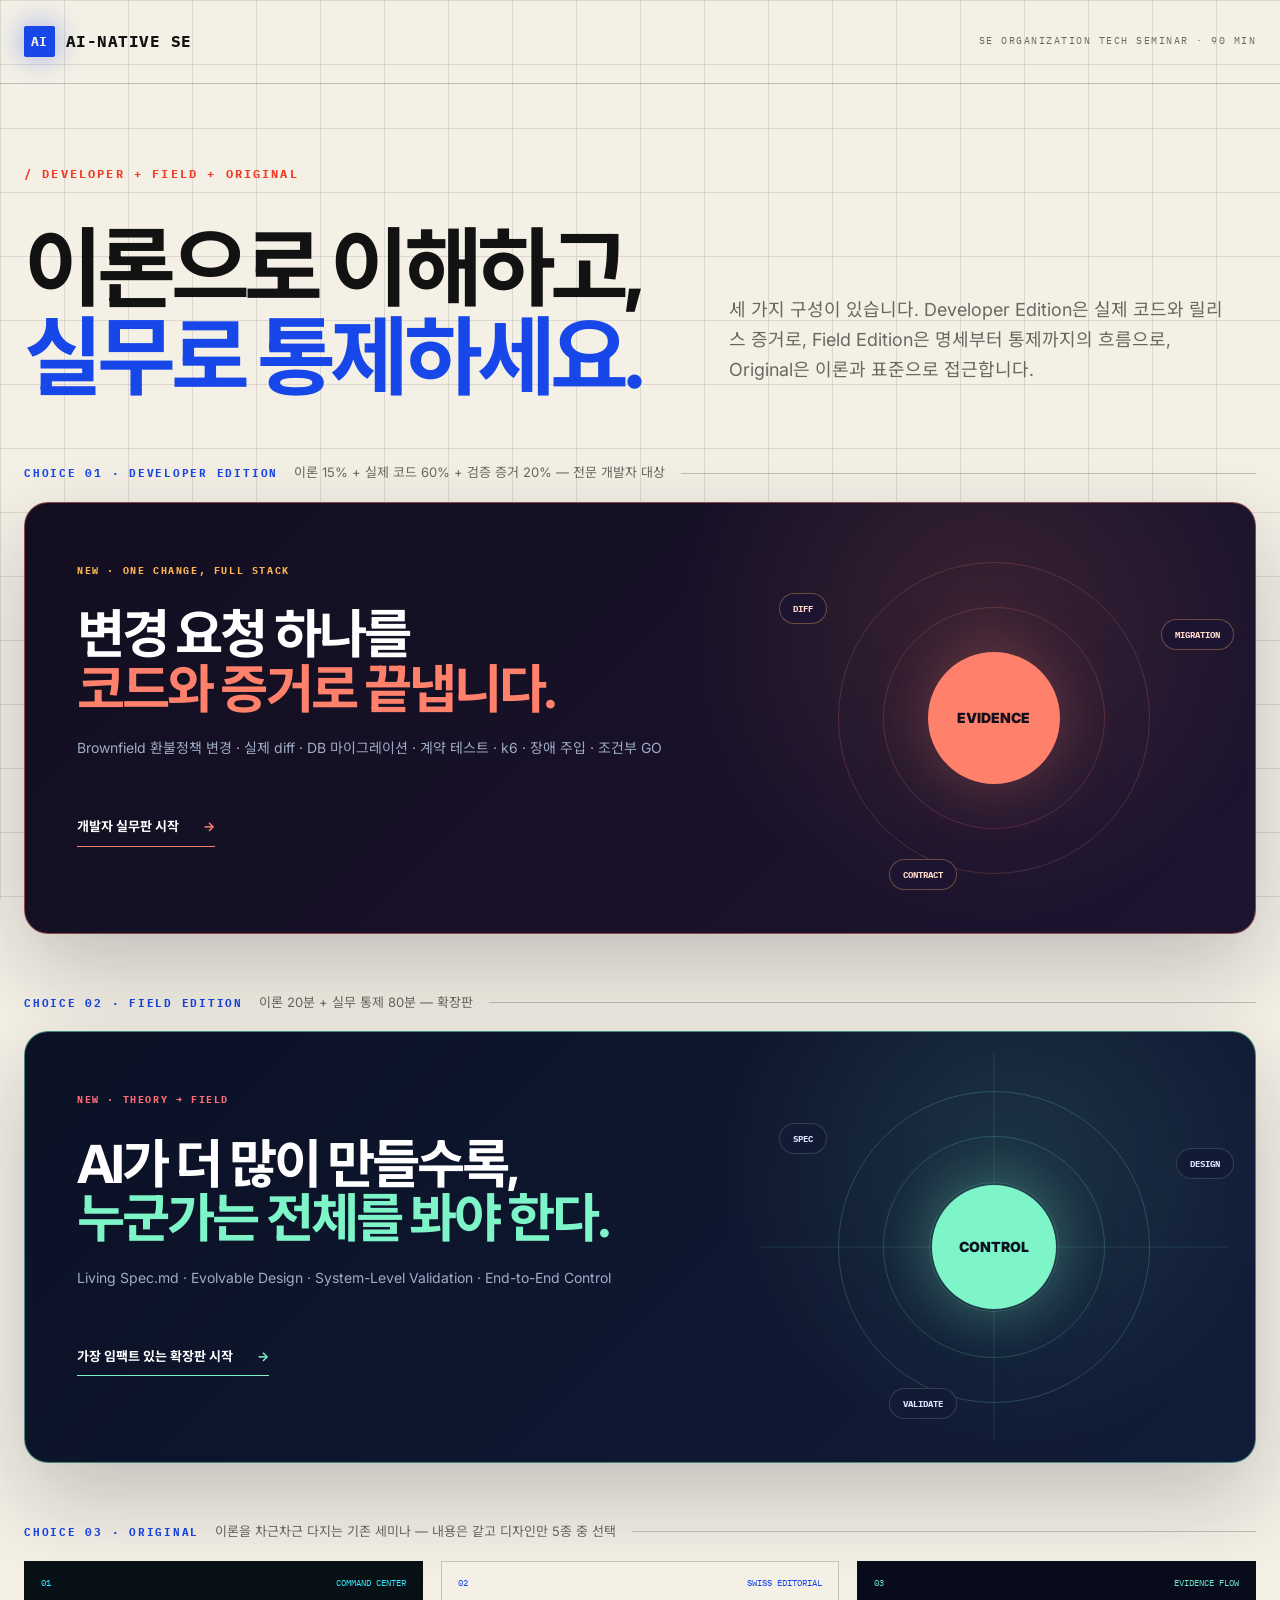
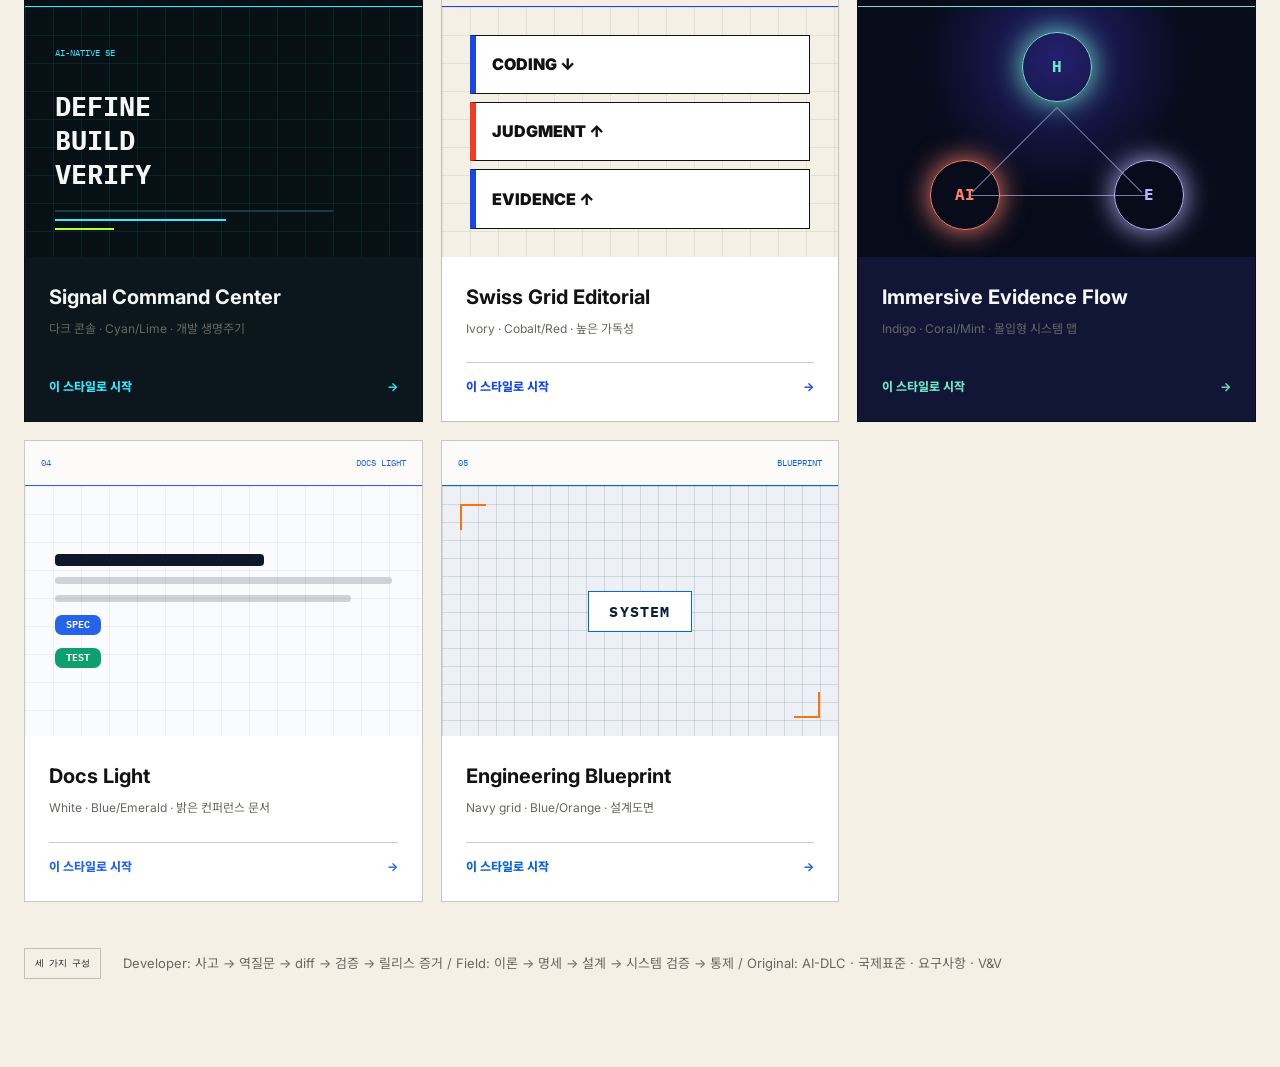
==== commit da1f75f4: "feat: add paper (docs light) and blueprint themes — 5 total - Two light themes for bright rooms and " ====
--- a/index.html
+++ b/index.html
@@ -54,7 +54,7 @@
       </a>
     </section>
 
-    <div class="selector-label"><b>CHOICE 03 · ORIGINAL</b><p>이론을 차근차근 다지는 기존 세미나 — 내용은 같고 디자인만 3종 중 선택</p></div>
+    <div class="selector-label"><b>CHOICE 03 · ORIGINAL</b><p>이론을 차근차근 다지는 기존 세미나 — 내용은 같고 디자인만 5종 중 선택</p></div>
     <section class="theme-gallery" aria-label="기존 세미나 디자인 선택">
       <a class="theme-preview preview-command" href="seminar.html?theme=command">
         <div class="preview-top"><span>01</span><span>COMMAND CENTER</span></div>
@@ -94,6 +94,30 @@
           <span>이 스타일로 시작 <b>→</b></span>
         </div>
       </a>
+
+      <a class="theme-preview preview-paper" href="seminar.html?theme=paper">
+        <div class="preview-top"><span>04</span><span>DOCS LIGHT</span></div>
+        <div class="mini-paper">
+          <b></b><i></i><i></i><span>SPEC</span><span>TEST</span>
+        </div>
+        <div class="preview-copy">
+          <h2>Docs Light</h2>
+          <p>White · Blue/Emerald · 밝은 컨퍼런스 문서</p>
+          <span>이 스타일로 시작 <b>→</b></span>
+        </div>
+      </a>
+
+      <a class="theme-preview preview-blueprint" href="seminar.html?theme=blueprint">
+        <div class="preview-top"><span>05</span><span>BLUEPRINT</span></div>
+        <div class="mini-blueprint">
+          <i></i><i></i><i></i><i></i><strong>SYSTEM</strong>
+        </div>
+        <div class="preview-copy">
+          <h2>Engineering Blueprint</h2>
+          <p>Navy grid · Blue/Orange · 설계도면</p>
+          <span>이 스타일로 시작 <b>→</b></span>
+        </div>
+      </a>
     </section>
 
     <section class="selector-footnote">
--- a/styles.css
+++ b/styles.css
@@ -40,15 +40,33 @@
   --shadow: 8px 9px 0 rgba(18,18,18,.12); --radius: 0px; --font-display: Inter, "Noto Sans KR", sans-serif;
 }
 
+/* 04 · Docs Light — bright conference / technical-doc theme */
+[data-theme="paper"] {
+  --bg: #fafbfd; --bg-soft: #eef1f7; --surface: #ffffff; --surface-strong: #ffffff;
+  --line: rgba(15,23,42,.14); --text: #0f172a; --muted: #5b6474; --accent: #2563eb; --accent-2: #0d9f6e; --accent-3: #7c3aed;
+  --shadow: 0 18px 50px rgba(15,23,42,.10); --radius: 14px; --font-display: Inter, "Noto Sans KR", sans-serif;
+}
+
+/* 05 · Engineering Blueprint — light drafting theme for SW seminars */
+[data-theme="blueprint"] {
+  --bg: #edf1f6; --bg-soft: #e2e8f1; --surface: rgba(255,255,255,.7); --surface-strong: #ffffff;
+  --line: rgba(11,34,57,.20); --text: #0b2239; --muted: #52627a; --accent: #0b64d8; --accent-2: #f97316; --accent-3: #64748b;
+  --shadow: 0 14px 40px rgba(11,34,57,.12); --radius: 2px; --font-display: "IBM Plex Mono", "Noto Sans KR", monospace;
+}
+
 body::before { content: ""; position: fixed; inset: 0; pointer-events: none; z-index: -1; opacity: .48; transition: opacity .4s ease; background-image: linear-gradient(rgba(255,255,255,.025) 1px, transparent 1px), linear-gradient(90deg, rgba(255,255,255,.025) 1px, transparent 1px); background-size: 64px 64px; mask-image: linear-gradient(to bottom, black, transparent 72%); }
 [data-theme="editorial"]::before { background-image: linear-gradient(rgba(18,18,18,.075) 1px, transparent 1px), linear-gradient(90deg, rgba(18,18,18,.075) 1px, transparent 1px); opacity: .65; mask-image: none; }
 [data-theme="command"]::before { background-size: 42px 42px; background-image: linear-gradient(rgba(53,232,255,.04) 1px, transparent 1px), linear-gradient(90deg, rgba(53,232,255,.04) 1px, transparent 1px); }
+[data-theme="paper"]::before { opacity: .6; mask-image: none; background-image: linear-gradient(rgba(15,23,42,.045) 1px, transparent 1px), linear-gradient(90deg, rgba(15,23,42,.045) 1px, transparent 1px); }
+[data-theme="blueprint"]::before { opacity: .8; mask-image: none; background-size: 34px 34px; background-image: linear-gradient(rgba(11,34,57,.09) 1px, transparent 1px), linear-gradient(90deg, rgba(11,34,57,.09) 1px, transparent 1px); }
 
 .ambient { position: fixed; width: 50vw; height: 50vw; border-radius: 50%; filter: blur(120px); pointer-events: none; z-index: -2; opacity: .16; transition: opacity .4s ease; }
 .ambient-a { background: var(--accent-3); top: -25vw; right: -15vw; }
 .ambient-b { background: var(--accent); bottom: -30vw; left: -20vw; }
 [data-theme="editorial"] .ambient { opacity: .04; }
 [data-theme="command"] .ambient { opacity: .09; }
+[data-theme="paper"] .ambient { opacity: .05; }
+[data-theme="blueprint"] .ambient { opacity: .06; }
 
 .reading-progress { position: fixed; top: 0; left: 0; right: 0; z-index: 1000; height: 3px; background: transparent; }
 .reading-progress span { display: block; width: 0; height: 100%; background: linear-gradient(90deg,var(--accent),var(--accent-2)); box-shadow: 0 0 16px var(--accent); }
@@ -409,6 +427,24 @@
 .mini-flow .line-a { width:120px; top:100px; left:50%; transform:rotate(135deg); }
 .mini-flow .line-b { width:120px; top:100px; left:50%; transform:rotate(45deg); }
 .mini-flow .line-c { width:45%; bottom:61px; left:28%; }
+
+.preview-paper .preview-top,.preview-paper .preview-copy > span { color:#2563eb; }
+.preview-paper .preview-copy { background:#fff; }
+.mini-paper { position:relative; height:250px; display:flex; flex-direction:column; justify-content:center; gap:11px; padding:30px; background:#fafbfd; background-image:linear-gradient(rgba(15,23,42,.05) 1px,transparent 1px),linear-gradient(90deg,rgba(15,23,42,.05) 1px,transparent 1px); background-size:28px 28px; }
+.mini-paper b { width:62%; height:12px; border-radius:4px; background:#0f172a; }
+.mini-paper i { height:7px; border-radius:4px; background:rgba(15,23,42,.18); }
+.mini-paper i:nth-of-type(2) { width:88%; } .mini-paper i:nth-of-type(3) { width:70%; }
+.mini-paper span { align-self:flex-start; margin-top:2px; padding:5px 11px; border-radius:7px; color:#fff; font:700 10px/1 var(--font-mono); }
+.mini-paper span:nth-of-type(1) { background:#2563eb; } .mini-paper span:nth-of-type(2) { background:#0d9f6e; }
+
+.preview-blueprint .preview-top,.preview-blueprint .preview-copy > span { color:#0b64d8; }
+.preview-blueprint .preview-copy { background:#fff; }
+.mini-blueprint { position:relative; height:250px; display:grid; place-items:center; background:#edf1f6; background-image:linear-gradient(rgba(11,34,57,.13) 1px,transparent 1px),linear-gradient(90deg,rgba(11,34,57,.13) 1px,transparent 1px); background-size:18px 18px; }
+.mini-blueprint strong { padding:12px 20px; border:1.5px solid #0b64d8; background:#fff; color:#0b2239; font:800 15px/1 var(--font-mono); letter-spacing:.08em; }
+.mini-blueprint i { position:absolute; background:#f97316; }
+.mini-blueprint i:nth-of-type(1) { top:18px; left:18px; width:26px; height:2px; } .mini-blueprint i:nth-of-type(2) { top:18px; left:18px; width:2px; height:26px; }
+.mini-blueprint i:nth-of-type(3) { bottom:18px; right:18px; width:26px; height:2px; } .mini-blueprint i:nth-of-type(4) { bottom:18px; right:18px; width:2px; height:26px; }
+
 .selector-footnote { display:flex; align-items:center; gap:22px; margin-top:38px; color:var(--muted); font-size:13px; }
 .selector-footnote span { padding:7px 10px; border:1px solid var(--line); color:var(--text); font-family:var(--font-mono); font-size:9px; }
 
@@ -475,7 +511,7 @@
   .site-header { height:68px; padding:0 15px; }
   .brand { font-size:13px; }
   .brand-mark { width:28px; height:28px; }
-  .theme-switcher button { min-width:28px; }
+  .theme-switcher { display:none; }
   .icon-button { display:none; }
   .mobile-menu { top:68px; }
   .scene { min-height:auto; padding:105px 18px 90px; }
@@ -680,15 +716,6 @@
 .validation-ladder h3 { color:#fff; font:800 13px/1.2 var(--font-display); word-break:break-word; }
 .validation-ladder p { margin:8px 0 18px; color:var(--text-muted); font-size:11px; }
 .validation-ladder small { color:var(--field-mint); font:600 8px/1 var(--font-mono); letter-spacing:.08em; }
-.validation-balance { display:grid; grid-template-columns:.8fr 1.2fr; gap:50px; align-items:center; margin-top:55px; padding:38px; border:1px solid var(--line); border-radius:18px; background:var(--surface); }
-.balance-copy span { color:var(--field-coral); font:700 9px/1 var(--font-mono); letter-spacing:.12em; }
-.balance-copy h3 { margin-top:17px; color:#fff; font-size:29px; line-height:1.3; }
-.confidence-bars { display:grid; gap:20px; }
-.confidence-bars>div { display:grid; grid-template-columns:110px 1fr 115px; align-items:center; gap:14px; }
-.confidence-bars span,.confidence-bars b { color:var(--text-muted); font:600 9px/1 var(--font-mono); }
-.confidence-bars b { color:var(--field-mint); text-align:right; }
-.confidence-bars i { position:relative; height:8px; border-radius:99px; background:rgba(255,255,255,.06); overflow:hidden; }
-.confidence-bars i::after { content:""; position:absolute; inset:0 auto 0 0; width:var(--value); border-radius:inherit; background:linear-gradient(90deg,var(--field-violet),var(--field-mint)); }
 .release-gate { display:grid; grid-template-columns:120px repeat(5,1fr) 70px; align-items:stretch; margin-top:24px; border:1px solid rgba(126,245,201,.35); border-radius:14px; overflow:hidden; }
 .release-gate>span,.release-gate>strong { display:grid; place-items:center; padding:18px; background:rgba(126,245,201,.08); color:var(--field-mint); font:800 9px/1 var(--font-mono); letter-spacing:.1em; }
 .release-gate>div { padding:15px; border-left:1px solid var(--line); }
@@ -757,12 +784,11 @@
   .theory-equation { display:flex; flex-direction:column; }.theory-equation>div { width:100%; }.theory-equation>i { transform:rotate(90deg); }
   .question-shift { grid-template-columns:1fr; }.question-shift>b { transform:rotate(90deg); }.question-shift article { min-height:180px; }
   .pillar-kicker { grid-template-columns:auto 1fr; }.pillar-kicker b { grid-column:1/-1; }
-  .spec-workbench,.change-simulator,.validation-balance,.control-room,.change-event { grid-template-columns:1fr; }
+  .spec-workbench,.change-simulator,.control-room,.change-event { grid-template-columns:1fr; }
   .repo-tree,.change-controls,.event-alert { border-right:0; border-bottom:1px solid var(--line); }.md-document { padding:25px 18px; }.md-document code { font-size:11px; }
   .spec-loop { display:flex; overflow-x:auto; }.spec-loop article { flex:0 0 65vw; }.spec-loop>i { display:none; }
   .architecture-map article { width:44%; min-height:160px; }.design-rules { grid-template-columns:1fr; }
   .validation-ladder { min-height:370px; }.validation-ladder article { min-width:145px; }
-  .validation-balance { gap:30px; padding:24px 18px; }.confidence-bars>div { grid-template-columns:85px 1fr; }.confidence-bars b { grid-column:1/-1; text-align:left; }
   .release-gate { display:grid; grid-template-columns:1fr 1fr; }.release-gate>span,.release-gate>strong { grid-column:1/-1; }.release-gate>div { border-top:1px solid var(--line); }
   .control-room { gap:35px; }.control-radar { width:320px; }.control-questions { grid-template-columns:1fr; }.control-questions article { min-height:180px; }
   .hero-vs-system { grid-template-columns:1fr; }.hero-vs-system>i { transform:rotate(90deg); text-align:center; }
@@ -795,6 +821,14 @@
 
 .quality-checks > div span { display:grid; gap:4px; }
 .quality-checks > div span small { color:var(--muted); font-size:11px; font-weight:400; }
+
+/* ---------- Hub: generic seminar card ---------- */
+.seminar-card { display:block; padding:34px 38px; border:1px solid var(--line); border-left:5px solid var(--accent); background:var(--surface); box-shadow:var(--shadow); text-decoration:none; color:inherit; transition:transform .25s ease; }
+.seminar-card:hover { transform:translateY(-4px); }
+.seminar-card > span { color:var(--accent); font-family:var(--font-mono); font-size:10px; letter-spacing:.14em; }
+.seminar-card h2 { margin:10px 0 8px; font-size:clamp(22px,2.6vw,30px); }
+.seminar-card p { margin:0; color:var(--muted); font-size:15px; line-height:1.7; }
+.seminar-card b { display:inline-block; margin-top:16px; color:var(--accent); font-weight:800; }
 
 /* ---------- Methodology era track (bottleneck history) ---------- */
 .era-track { display:grid; grid-template-columns:repeat(4,1fr); margin-top:34px; }
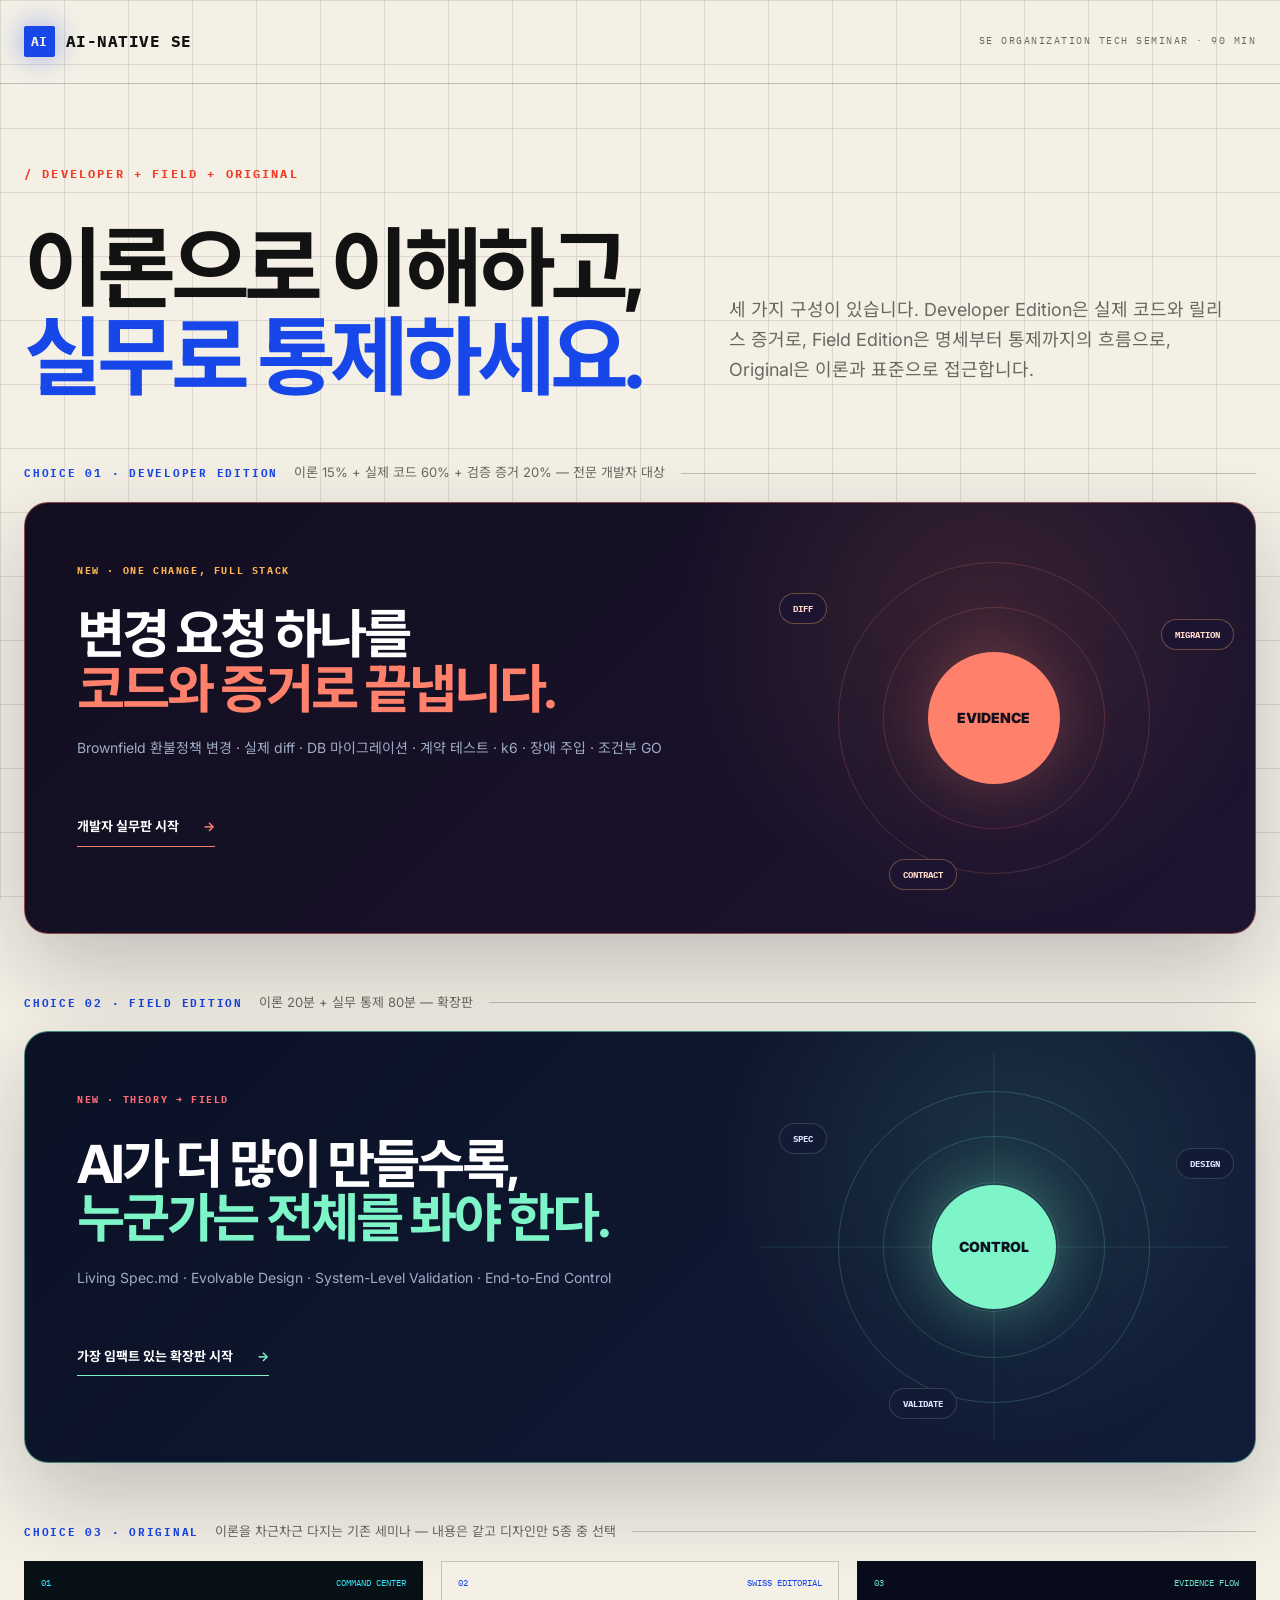
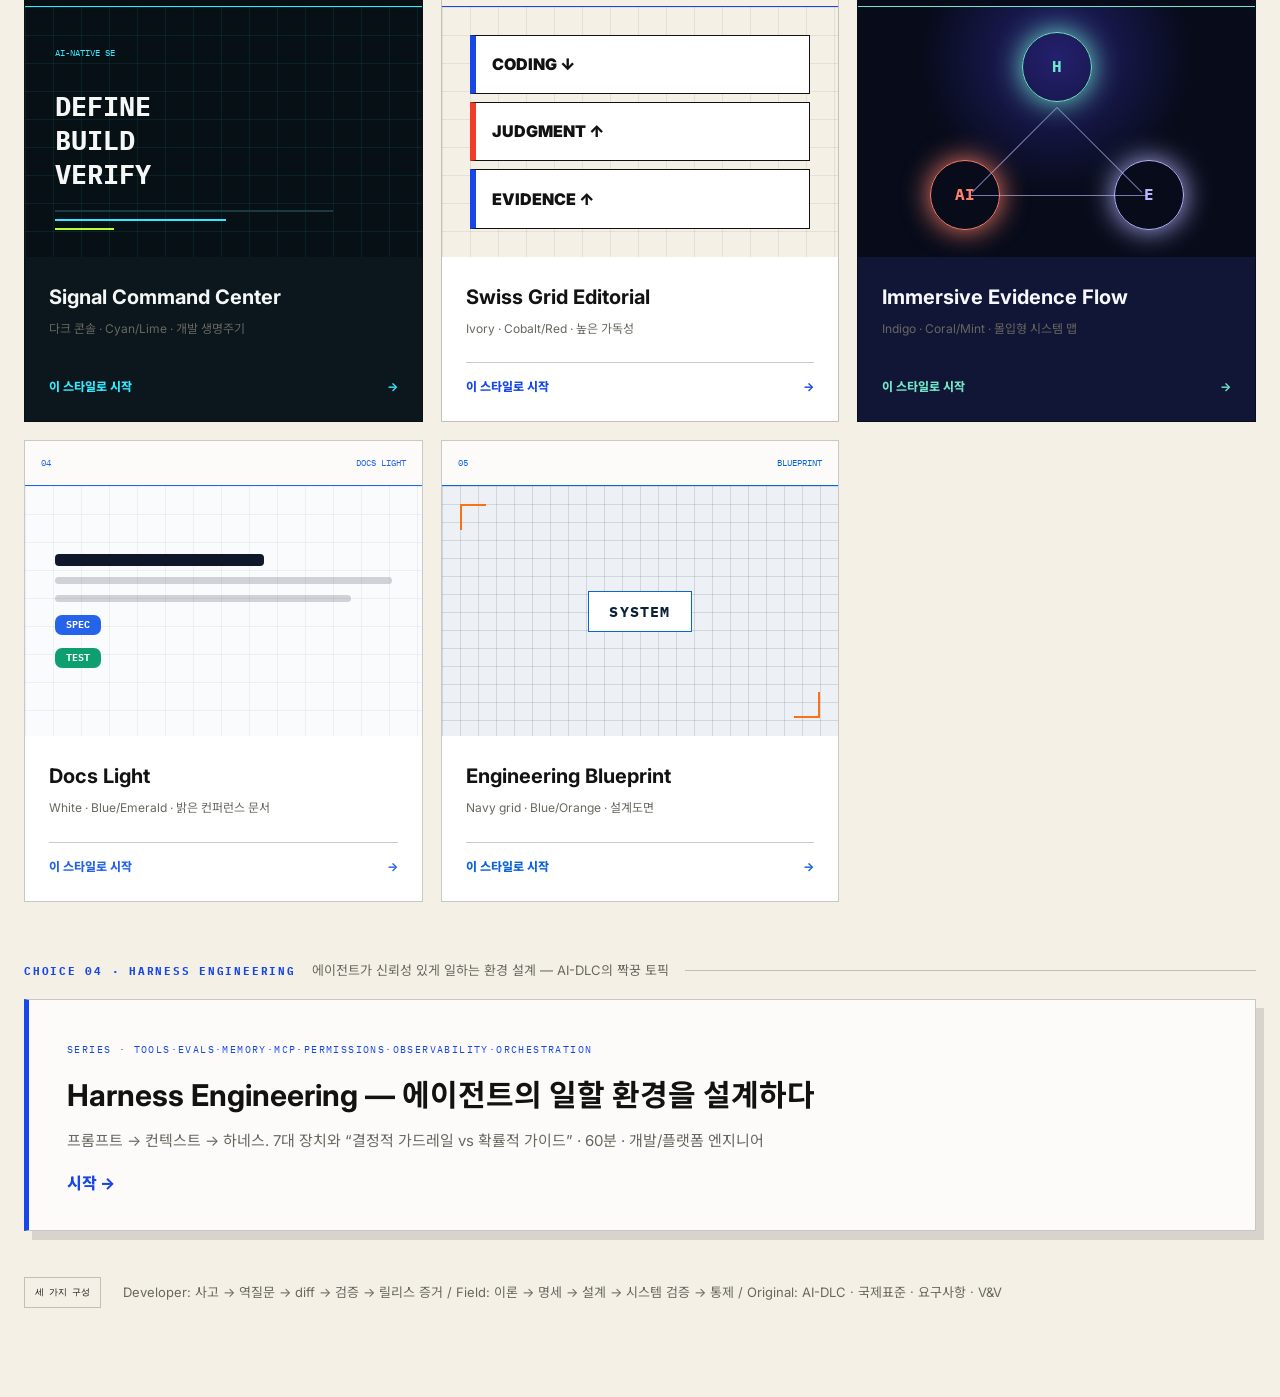
==== commit 81ce9cd1: "feat: add harness-engineering seminar generated via seminar-builder - First real output of the semin" ====
--- a/index.html
+++ b/index.html
@@ -120,6 +120,16 @@
       </a>
     </section>
 
+    <!-- SEMINARS:START — seminar-builder 스킬이 새 세미나 카드를 이 영역에 추가합니다 -->
+    <div class="selector-label"><b>CHOICE 04 · HARNESS ENGINEERING</b><p>에이전트가 신뢰성 있게 일하는 환경 설계 — AI-DLC의 짝꿍 토픽</p></div>
+    <a class="seminar-card" href="seminar-harness.html">
+      <span>SERIES · TOOLS·EVALS·MEMORY·MCP·PERMISSIONS·OBSERVABILITY·ORCHESTRATION</span>
+      <h2>Harness Engineering — 에이전트의 일할 환경을 설계하다</h2>
+      <p>프롬프트 → 컨텍스트 → 하네스. 7대 장치와 “결정적 가드레일 vs 확률적 가이드” · 60분 · 개발/플랫폼 엔지니어</p>
+      <b>시작 →</b>
+    </a>
+    <!-- SEMINARS:END -->
+
     <section class="selector-footnote">
       <span>세 가지 구성</span>
       <p>Developer: 사고 → 역질문 → diff → 검증 → 릴리스 증거 / Field: 이론 → 명세 → 설계 → 시스템 검증 → 통제 / Original: AI-DLC · 국제표준 · 요구사항 · V&amp;V</p>
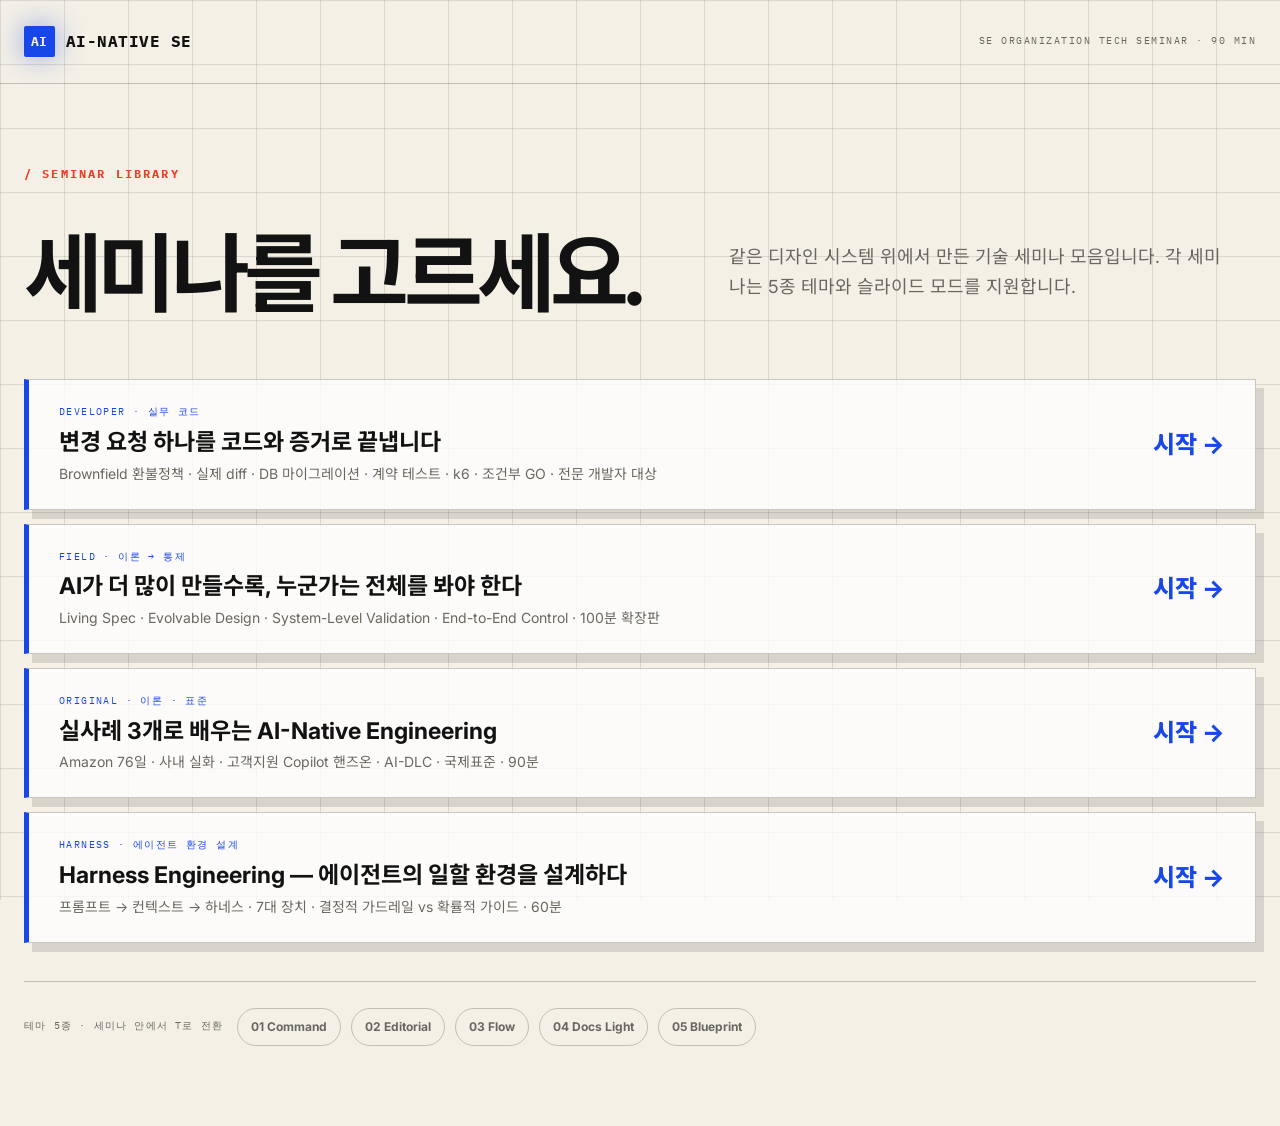
==== commit cbef536b: "refactor: slim hub into a compact title-first seminar menu - Replace oversized hero cards + 5-previe" ====
--- a/index.html
+++ b/index.html
@@ -16,124 +16,48 @@
 
   <main class="selector-main">
     <section class="selector-intro">
-      <p class="eyebrow">DEVELOPER + FIELD + ORIGINAL</p>
-      <h1>이론으로 이해하고,<br /><em>실무로 통제하세요.</em></h1>
-      <p>세 가지 구성이 있습니다. Developer Edition은 실제 코드와 릴리스 증거로, Field Edition은 명세부터 통제까지의 흐름으로, Original은 이론과 표준으로 접근합니다.</p>
+      <p class="eyebrow">SEMINAR LIBRARY</p>
+      <h1>세미나를 고르세요.</h1>
+      <p>같은 디자인 시스템 위에서 만든 기술 세미나 모음입니다. 각 세미나는 5종 테마와 슬라이드 모드를 지원합니다.</p>
     </section>
 
-    <div class="selector-label"><b>CHOICE 01 · DEVELOPER EDITION</b><p>이론 15% + 실제 코드 60% + 검증 증거 20% — 전문 개발자 대상</p></div>
-    <section class="field-edition-card dev-pick" aria-label="개발자 실무 버전">
-      <a href="seminar-dev.html">
-        <div class="field-card-copy">
-          <span>NEW · ONE CHANGE, FULL STACK</span>
-          <h2>변경 요청 하나를<br /><em>코드와 증거로 끝냅니다.</em></h2>
-          <p>Brownfield 환불정책 변경 · 실제 diff · DB 마이그레이션 · 계약 테스트 · k6 · 장애 주입 · 조건부 GO</p>
-          <b>개발자 실무판 시작 <i>→</i></b>
-        </div>
-        <div class="field-card-visual dev-visual" aria-hidden="true">
-          <span>DIFF</span><span>MIGRATION</span><span>CONTRACT</span>
-          <strong>EVIDENCE</strong>
-        </div>
+    <nav class="seminar-menu" aria-label="세미나 목록">
+      <a class="seminar-card" href="seminar-dev.html">
+        <span>DEVELOPER · 실무 코드</span>
+        <h2>변경 요청 하나를 코드와 증거로 끝냅니다</h2>
+        <p>Brownfield 환불정책 · 실제 diff · DB 마이그레이션 · 계약 테스트 · k6 · 조건부 GO · 전문 개발자 대상</p>
+        <b>시작 →</b>
       </a>
-    </section>
+      <a class="seminar-card" href="seminar-field.html">
+        <span>FIELD · 이론 → 통제</span>
+        <h2>AI가 더 많이 만들수록, 누군가는 전체를 봐야 한다</h2>
+        <p>Living Spec · Evolvable Design · System-Level Validation · End-to-End Control · 100분 확장판</p>
+        <b>시작 →</b>
+      </a>
+      <a class="seminar-card" href="seminar.html">
+        <span>ORIGINAL · 이론 · 표준</span>
+        <h2>실사례 3개로 배우는 AI-Native Engineering</h2>
+        <p>Amazon 76일 · 사내 실화 · 고객지원 Copilot 핸즈온 · AI-DLC · 국제표준 · 90분</p>
+        <b>시작 →</b>
+      </a>
+      <!-- SEMINARS:START — seminar-builder 스킬이 새 세미나 카드를 이 영역에 추가합니다 -->
+      <a class="seminar-card" href="seminar-harness.html">
+        <span>HARNESS · 에이전트 환경 설계</span>
+        <h2>Harness Engineering — 에이전트의 일할 환경을 설계하다</h2>
+        <p>프롬프트 → 컨텍스트 → 하네스 · 7대 장치 · 결정적 가드레일 vs 확률적 가이드 · 60분</p>
+        <b>시작 →</b>
+      </a>
+      <!-- SEMINARS:END -->
+    </nav>
 
-    <div class="selector-label"><b>CHOICE 02 · FIELD EDITION</b><p>이론 20분 + 실무 통제 80분 — 확장판</p></div>
-    <section class="field-edition-card" aria-label="현장 확장 버전">
-      <a href="seminar-field.html">
-        <div class="field-card-copy">
-          <span>NEW · THEORY → FIELD</span>
-          <h2>AI가 더 많이 만들수록,<br /><em>누군가는 전체를 봐야 한다.</em></h2>
-          <p>Living Spec.md · Evolvable Design · System-Level Validation · End-to-End Control</p>
-          <b>가장 임팩트 있는 확장판 시작 <i>→</i></b>
-        </div>
-        <div class="field-card-visual" aria-hidden="true">
-          <i></i><i></i><i></i>
-          <span>SPEC</span><span>DESIGN</span><span>VALIDATE</span>
-          <strong>CONTROL</strong>
-        </div>
-      </a>
-    </section>
-
-    <div class="selector-label"><b>CHOICE 03 · ORIGINAL</b><p>이론을 차근차근 다지는 기존 세미나 — 내용은 같고 디자인만 5종 중 선택</p></div>
-    <section class="theme-gallery" aria-label="기존 세미나 디자인 선택">
-      <a class="theme-preview preview-command" href="seminar.html?theme=command">
-        <div class="preview-top"><span>01</span><span>COMMAND CENTER</span></div>
-        <div class="mini-command">
-          <span class="mini-label">AI-NATIVE SE</span>
-          <strong>DEFINE<br />BUILD<br />VERIFY</strong>
-          <i></i><i></i><i></i>
-        </div>
-        <div class="preview-copy">
-          <h2>Signal Command Center</h2>
-          <p>다크 콘솔 · Cyan/Lime · 개발 생명주기</p>
-          <span>이 스타일로 시작 <b>→</b></span>
-        </div>
-      </a>
-
-      <a class="theme-preview preview-editorial" href="seminar.html?theme=editorial">
-        <div class="preview-top"><span>02</span><span>SWISS EDITORIAL</span></div>
-        <div class="mini-editorial">
-          <span>CODING ↓</span><span>JUDGMENT ↑</span><span>EVIDENCE ↑</span>
-        </div>
-        <div class="preview-copy">
-          <h2>Swiss Grid Editorial</h2>
-          <p>Ivory · Cobalt/Red · 높은 가독성</p>
-          <span>이 스타일로 시작 <b>→</b></span>
-        </div>
-      </a>
-
-      <a class="theme-preview preview-flow" href="seminar.html?theme=flow">
-        <div class="preview-top"><span>03</span><span>EVIDENCE FLOW</span></div>
-        <div class="mini-flow">
-          <span class="node human">H</span><span class="node ai">AI</span><span class="node evidence">E</span>
-          <i class="line line-a"></i><i class="line line-b"></i><i class="line line-c"></i>
-        </div>
-        <div class="preview-copy">
-          <h2>Immersive Evidence Flow</h2>
-          <p>Indigo · Coral/Mint · 몰입형 시스템 맵</p>
-          <span>이 스타일로 시작 <b>→</b></span>
-        </div>
-      </a>
-
-      <a class="theme-preview preview-paper" href="seminar.html?theme=paper">
-        <div class="preview-top"><span>04</span><span>DOCS LIGHT</span></div>
-        <div class="mini-paper">
-          <b></b><i></i><i></i><span>SPEC</span><span>TEST</span>
-        </div>
-        <div class="preview-copy">
-          <h2>Docs Light</h2>
-          <p>White · Blue/Emerald · 밝은 컨퍼런스 문서</p>
-          <span>이 스타일로 시작 <b>→</b></span>
-        </div>
-      </a>
-
-      <a class="theme-preview preview-blueprint" href="seminar.html?theme=blueprint">
-        <div class="preview-top"><span>05</span><span>BLUEPRINT</span></div>
-        <div class="mini-blueprint">
-          <i></i><i></i><i></i><i></i><strong>SYSTEM</strong>
-        </div>
-        <div class="preview-copy">
-          <h2>Engineering Blueprint</h2>
-          <p>Navy grid · Blue/Orange · 설계도면</p>
-          <span>이 스타일로 시작 <b>→</b></span>
-        </div>
-      </a>
-    </section>
-
-    <!-- SEMINARS:START — seminar-builder 스킬이 새 세미나 카드를 이 영역에 추가합니다 -->
-    <div class="selector-label"><b>CHOICE 04 · HARNESS ENGINEERING</b><p>에이전트가 신뢰성 있게 일하는 환경 설계 — AI-DLC의 짝꿍 토픽</p></div>
-    <a class="seminar-card" href="seminar-harness.html">
-      <span>SERIES · TOOLS·EVALS·MEMORY·MCP·PERMISSIONS·OBSERVABILITY·ORCHESTRATION</span>
-      <h2>Harness Engineering — 에이전트의 일할 환경을 설계하다</h2>
-      <p>프롬프트 → 컨텍스트 → 하네스. 7대 장치와 “결정적 가드레일 vs 확률적 가이드” · 60분 · 개발/플랫폼 엔지니어</p>
-      <b>시작 →</b>
-    </a>
-    <!-- SEMINARS:END -->
-
-    <section class="selector-footnote">
-      <span>세 가지 구성</span>
-      <p>Developer: 사고 → 역질문 → diff → 검증 → 릴리스 증거 / Field: 이론 → 명세 → 설계 → 시스템 검증 → 통제 / Original: AI-DLC · 국제표준 · 요구사항 · V&amp;V</p>
-    </section>
+    <div class="theme-strip" aria-label="테마 미리보기">
+      <span>테마 5종 · 세미나 안에서 T로 전환</span>
+      <a href="seminar.html?theme=command">01 Command</a>
+      <a href="seminar.html?theme=editorial">02 Editorial</a>
+      <a href="seminar.html?theme=flow">03 Flow</a>
+      <a href="seminar.html?theme=paper">04 Docs Light</a>
+      <a href="seminar.html?theme=blueprint">05 Blueprint</a>
+    </div>
   </main>
   <script src="app.js"></script>
 </body>
--- a/styles.css
+++ b/styles.css
@@ -822,13 +822,24 @@
 .quality-checks > div span { display:grid; gap:4px; }
 .quality-checks > div span small { color:var(--muted); font-size:11px; font-weight:400; }
 
-/* ---------- Hub: generic seminar card ---------- */
-.seminar-card { display:block; padding:34px 38px; border:1px solid var(--line); border-left:5px solid var(--accent); background:var(--surface); box-shadow:var(--shadow); text-decoration:none; color:inherit; transition:transform .25s ease; }
-.seminar-card:hover { transform:translateY(-4px); }
-.seminar-card > span { color:var(--accent); font-family:var(--font-mono); font-size:10px; letter-spacing:.14em; }
-.seminar-card h2 { margin:10px 0 8px; font-size:clamp(22px,2.6vw,30px); }
-.seminar-card p { margin:0; color:var(--muted); font-size:15px; line-height:1.7; }
-.seminar-card b { display:inline-block; margin-top:16px; color:var(--accent); font-weight:800; }
+/* ---------- Hub: compact seminar menu ---------- */
+.seminar-menu { display:grid; gap:14px; margin-top:36px; }
+.seminar-card { display:grid; grid-template-columns:1fr auto; align-items:center; column-gap:24px; padding:24px 30px; border:1px solid var(--line); border-left:5px solid var(--accent); background:var(--surface); box-shadow:var(--shadow); text-decoration:none; color:inherit; transition:transform .25s ease, border-left-color .25s ease; }
+.seminar-card:hover { transform:translateX(6px); border-left-color:var(--accent-2); }
+.seminar-card > span { grid-column:1; color:var(--accent); font-family:var(--font-mono); font-size:10px; letter-spacing:.14em; }
+.seminar-card h2 { grid-column:1; margin:7px 0 5px; font-size:clamp(18px,2.1vw,23px); line-height:1.25; }
+.seminar-card p { grid-column:1; margin:0; color:var(--muted); font-size:14px; line-height:1.65; }
+.seminar-card b { grid-column:2; grid-row:1/4; align-self:center; color:var(--accent); font-size:24px; font-weight:800; }
+
+.theme-strip { display:flex; flex-wrap:wrap; align-items:center; gap:10px; margin-top:38px; padding-top:26px; border-top:1px solid var(--line); }
+.theme-strip > span { margin-right:4px; color:var(--muted); font-family:var(--font-mono); font-size:10px; letter-spacing:.12em; }
+.theme-strip a { padding:8px 13px; border:1px solid var(--line); border-radius:999px; color:var(--muted); font-size:12px; font-weight:700; text-decoration:none; transition:border-color .2s,color .2s; }
+.theme-strip a:hover { border-color:var(--accent); color:var(--accent); }
+
+@media (max-width:640px) {
+  .seminar-card { grid-template-columns:1fr; padding:20px 22px; }
+  .seminar-card b { grid-column:1; grid-row:auto; margin-top:12px; font-size:18px; }
+}
 
 /* ---------- Methodology era track (bottleneck history) ---------- */
 .era-track { display:grid; grid-template-columns:repeat(4,1fr); margin-top:34px; }
